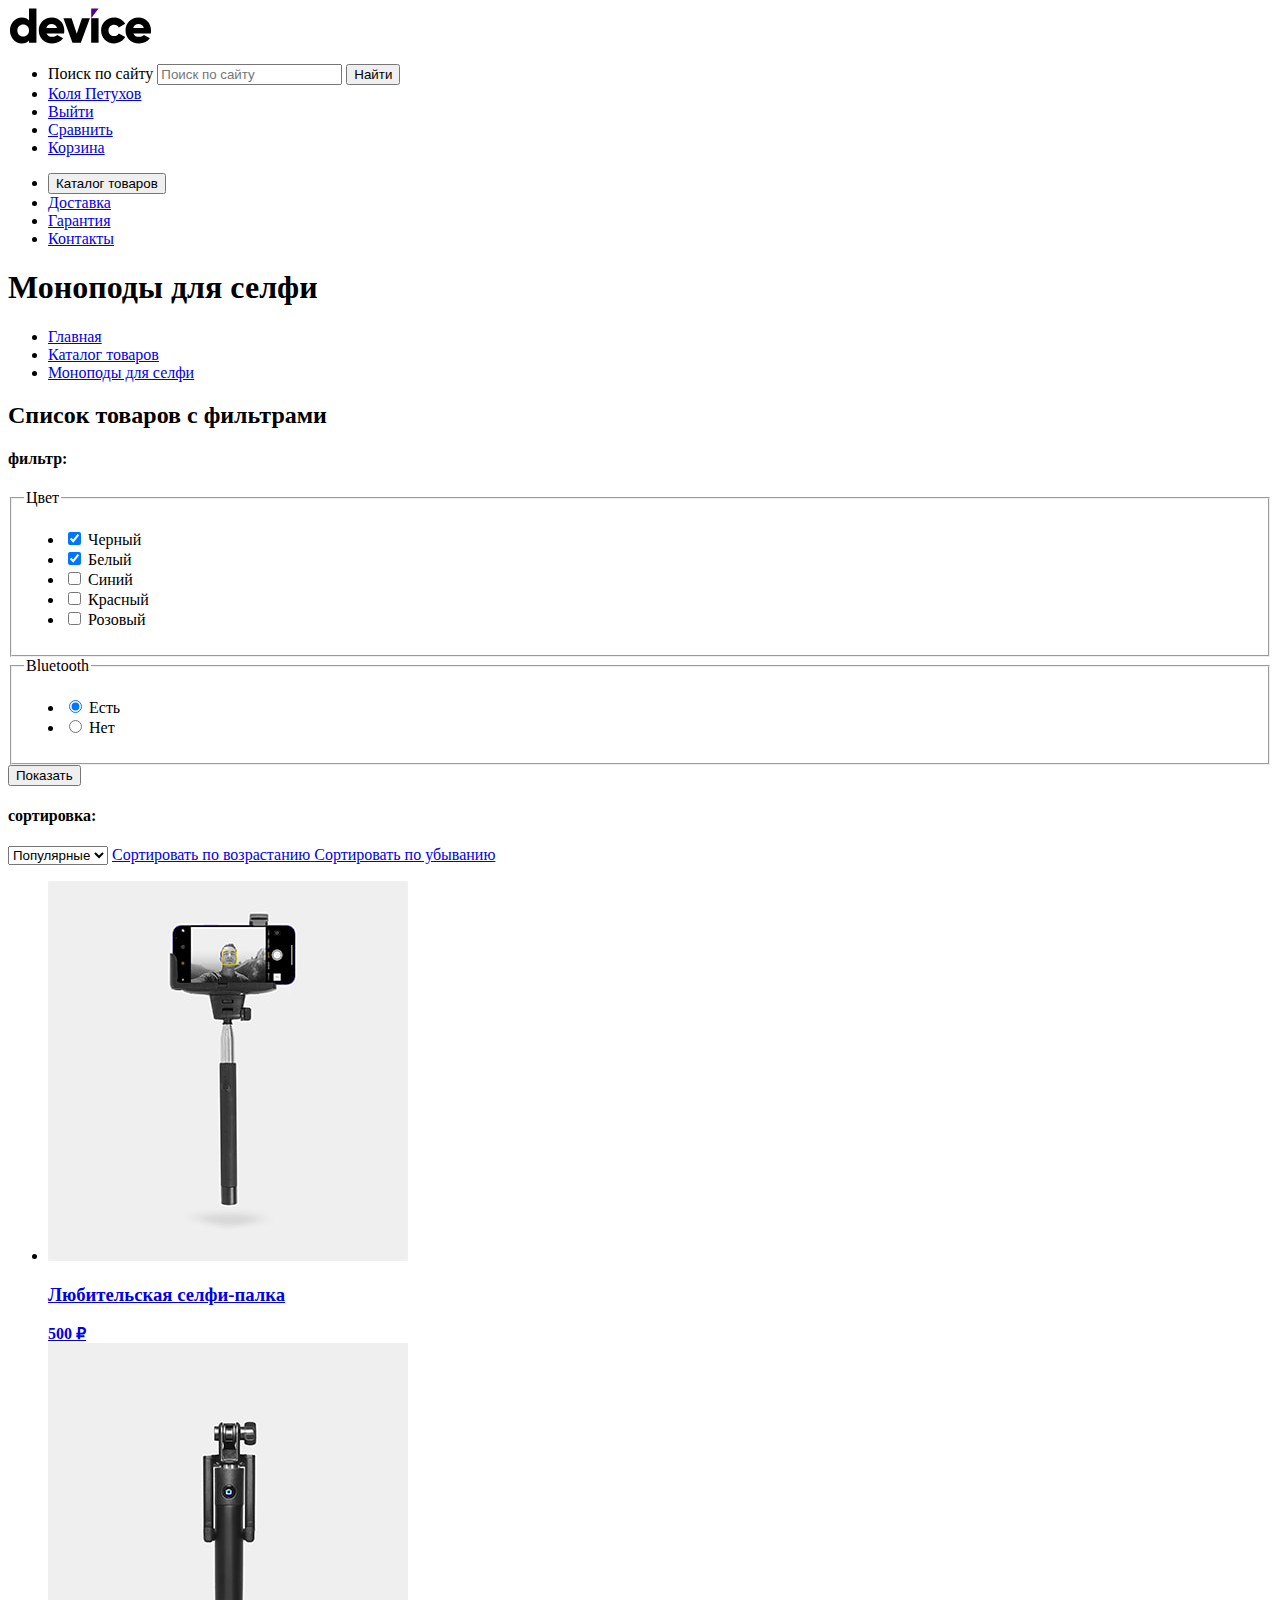
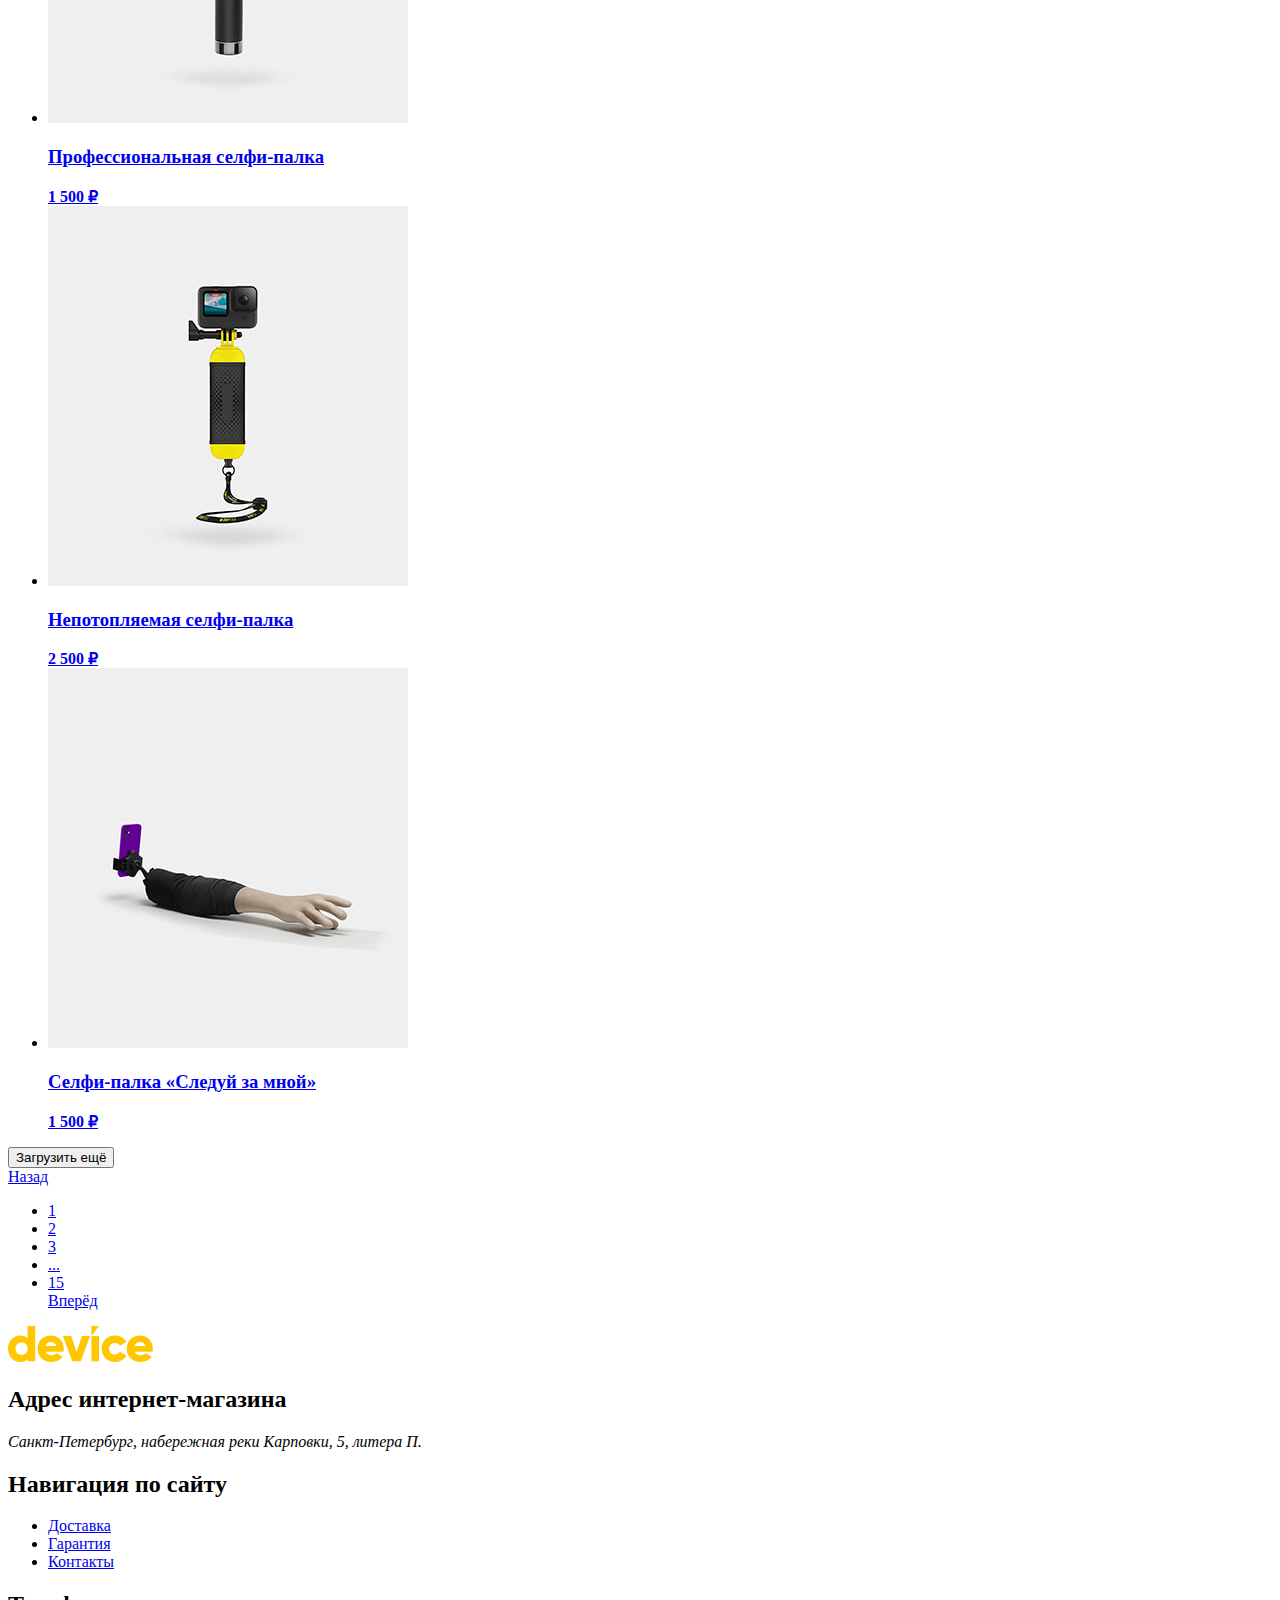
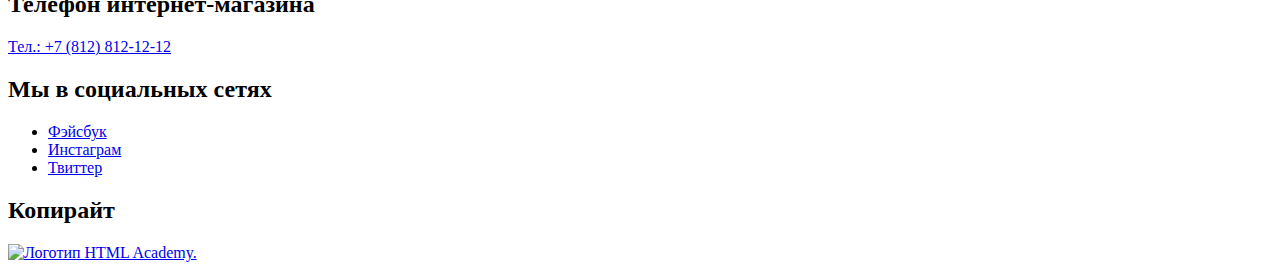
==== catalog.html @ c3c7bf95 "Merge pull request #4 from kudya/master" ====
<!DOCTYPE html>
<html class="page" lang="ru">
  <head>
    <meta charset="utf-8">
    <title>Каталог</title>
  </head>
  <body class="page-body">

    <!-- Шапка -->
    <header class="page-header">

      <!-- Лого -->
      <a class="navigation-logo" href="index.html">
        <img class="header-logo" src="images/logos/logo-black.svg" width="145" height="36" alt="Логотип интернет-магазина 'Device'.">
      </a>

      <!-- Главная навигация -->
      <nav class="navigation">
        <ul class="navigation-list navigation-user">
          <li class="navigation-item">
            <!--элемент навигации с данными поиска: в action - url ссылки, а метод get дополнит url текстом поиска -->
            <form class="search-form" action="#" method="get">
              <label class="visually-hidden" for="search-field">Поиск по сайту</label>
              <input
                class="navigation-search-field"
                id="search-field"
                type="search"
                name="search-field"
                placeholder="Поиск по сайту">
              <button class="navigation-search-link" type="submit">Найти</button>
            </form>
          </li>
          <li class="navigation-item">
            <a class="navigation-link" href="#">Коля Петухов</a>
          </li>
          <li class="navigation-item">
            <a class="navigation-link logout-link" href="#">Выйти</a>
          </li>
          <li class="navigation-item">
            <a class="navigation-link" href="#">Сравнить</a>
          </li>
          <li class="navigation-item">
            <a class="navigation-link" href="#">Корзина</a>
          </li>
        </ul>
        <ul class="navigation-list navigation-site">
          <li class="navigation-item">
            <button class="navigation-catalog navigation-catalog-closed" type="button">Каталог товаров</button>
          </li>
          <li class="navigation-item">
            <a class="navigation-link" href="#">Доставка</a>
          </li>
          <li class="navigation-item">
            <a class="navigation-link" href="#">Гарантия</a>
          </li>
          <li class="navigation-item">
            <a class="navigation-link" href="#">Контакты</a>
          </li>
        </ul>
      </nav>
    </header>

    <main class="main-inner">

      <!-- Главный заголовок -->
      <header class="inner-header">
        <h1 class="inner-header-title">Моноподы для селфи</h1>
      </header>

      <!-- Навигация: хлебные крошки -->
      <ul class="breadcrumbs">
        <li class="breadcrumbs-item">
          <a class="breadcrumbs-link" href="index.html">Главная</a>
        </li>
        <li class="breadcrumbs-item">
          <a class="breadcrumbs-link" href="catalog.html">Каталог товаров</a>
        </li>
        <li class="breadcrumbs-item">
          <a class="breadcrumbs-link" href="#">Моноподы для селфи</a>
        </li>
      </ul>

      <section class="catalog-products">
        <h2 class="visually-hidden">Список товаров с фильтрами</h2>

        <!-- Форма: фильтр -->
        <form class="catalog-filter" action="https://echo.htmlacademy.ru/" method="post">
          <h4 class="catalog-subtitle">фильтр:</h4>
          <!-- Фильтр: цвет -->
          <fieldset class="catalog-filter-group">
            <legend class="catalog-filter-title">Цвет</legend>
            <ul class="catalog-filter-list">
              <li class="catalog-filter-item">
                <label class="control">
                  <input class="control-input" type="checkbox" name="black" checked>
                  Черный
                </label>
              </li>
              <li class="catalog-filter-item">
                <label class="control">
                  <input class="control-input" type="checkbox" name="white" checked>
                  Белый
                </label>
              </li>
              <li class="catalog-filter-item">
                <label class="control">
                  <input class="control-input" type="checkbox" name="blue">
                  Синий
                </label>
              </li>
              <li class="catalog-filter-item">
                <label class="control">
                  <input class="control-input" type="checkbox" name="red">
                  Красный
                </label>
              </li>
              <li class="catalog-filter-item">
                <label class="control">
                  <input class="control-input" type="checkbox" name="pink">
                  Розовый
                </label>
              </li>
            </ul>
          </fieldset>
          <!-- Фильтр: bluetooth -->
          <fieldset class="catalog-filter-group">
            <legend class="catalog-filter-title">Bluetooth</legend>
            <ul class="catalog-filter-list">
              <li class="catalog-filter-item">
                <label class="control">
                  <input class="control-input" type="radio" name="isBluetooth" value="true" checked>
                  Есть
                </label>
              </li>
              <li class="catalog-filter-item">
                <label class="control">
                  <input class="control-input" type="radio" name="isBluetoot" value="false">
                  Нет
                </label>
              </li>
            </ul>
          </fieldset>
          <button class="button button-catalog-filter" type="submit">Показать</button>
        </form>

        <!-- Сортировка -->
        <div class="sort-wrapper">
          <h4 class="catalog-subtitle">сортировка:</h4>
          <select class="select-control">
            <option value="popular">Популярные</option>
            <option value="price">По цене</option>
            <option value="added">По новизне</option>
          </select>
          <a class="button-sort-ascending" href="#">
            <span class="visually-hidden">Сортировать по возрастанию</span>
          </a>
          <a class="button-sort-descending" href="#">
            <span class="visually-hidden">Сортировать по убыванию</span>
          </a>
        </div>

        <!-- Список товаров -->
        <ul class="product-list">
          <li class="product-card">
            <a class="product-card-link" href="#">
              <img class="product-card-image" src="images/catalog/monopod-1.jpg" width="360" height="380" alt="Товар: любительская
  селфи-палка.">
              <div class="product-card-info-wrapper">
                <h3 class="product-card-title">Любительская селфи-палка</h3>
                <b class="product-card-price">500 ₽</b>
              </div>
            </a>
          </li>
          <li class="product-card">
            <a class="product-card-link" href="#">
              <img class="product-card-image" src="images/catalog/monopod-2.jpg" width="360" height="380" alt="Товар: профессиональная селфи-палка.">
              <div class="product-card-info-wrapper">
                <h3 class="product-card-title">Профессиональная селфи-палка </h3>
                <b class="product-card-price">1 500 ₽</b>
              </div>
            </a>
          </li>
          <li class="product-card">
            <a class="product-card-link" href="#">
              <img class="product-card-image" src="images/catalog/monopod-3.jpg" width="360" height="380" alt="Товар: непотопляемая
  селфи-палка.">
              <div class="product-card-info-wrapper">
                <h3 class="product-card-title">Непотопляемая
                  селфи-палка</h3>
                <b class="product-card-price">2 500 ₽</b>
              </div>
            </a>
          </li>
          <li class="product-card">
            <a class="product-card-link" href="#">
              <img class="product-card-image" src="images/catalog/monopod-4.jpg" width="360" height="380" alt="Товар: селфи-палка «Следуй за мной».">
              <div class="product-card-info-wrapper">
                <h3 class="product-card-title">Селфи-палка «Следуй за мной»</h3>
                <b class="product-card-price">1 500 ₽</b>
              </div>
            </a>
          </li>
        </ul>
        <button class="button button-more" type="button">Загрузить ещё</button>

        <!-- Пагинация -->
        <div class="pagination-wrapper">
          <a class="button button-pagination" href="#">Назад</a>
          <ul class="pagination">
            <li class="pagination-item">
              <a class="pagination-link" href="#">1</a>
            </li>
            <li class="pagination-item">
              <a class="pagination-link" href="#">2</a>
            </li>
            <li class="pagination-item">
              <a class="pagination-link" href="#">3</a>
            </li>
            <li class="pagination-item">
              <a class="pagination-link" href="#">...</a>
            </li>
            <li class="pagination-item">
              <a class="pagination-link" href="#">15</a>
            </li>
            <a class="button button-pagination" href="#">Вперёд</a>
          </ul>
        </div>
      </section>
    </main>

    <!-- Подвал -->
    <footer class="page-footer">

      <!--  Лого  -->
      <img class="footer-logo" src="images/logos/logo-yellow.svg" width="145" height="36" alt="Логотип интернет-магазина 'Device'.">

      <div class="footer-wrapper">

        <!-- Адрес -->
        <section class="footer-contacts-address">
          <h2 class="visually-hidden">Адрес интернет-магазина</h2>
          <address class="footer-address-text">
            <p class="footer-address-text">
              Санкт-Петербург, набережная реки Карповки, 5, литера П.
            </p>
          </address>
        </section>

        <!-- Навигация -->
        <section class="footer-navigation">
          <h2 class="visually-hidden">Навигация по сайту</h2>
          <ul class="footer-navigation-list">
            <li class="footer-navigation-item">
              <a class="footer-navigation-link" href="#">Доставка</a>
            </li>
            <li class="footer-navigation-item">
              <a class="footer-navigation-link" href="#">Гарантия</a>
            </li>
            <li class="footer-navigation-item">
              <a class="footer-navigation-link" href="#">Контакты</a>
            </li>
          </ul>
        </section>

        <!-- Телефон -->
        <section class="footer-contacts-phone">
          <h2 class="visually-hidden">Телефон интернет-магазина</h2>
          <a class="footer-phone-number" href="tel:88128121212">Тел.: +7 (812) 812-12-12</a>
        </section>
      </div>

      <div class="footer-wrapper">
        <div class="footer-decoration-line"></div>

        <!-- Социальные сети -->
        <section class="footer-social">
          <h2 class="visually-hidden">Мы в социальных сетях</h2>
          <ul class="footer-social-list">
            <li class="footer-social-item">
              <a class="button-social" href="https://www.facebook.com/htmlacademy">
                <span class="visually-hidden">Фэйсбук</span>
              </a>
            </li>
            <li class="footer-social-item">
              <a class="button-social" href="https://www.instagram.com/htmlacademy/">
                <span class="visually-hidden">Инстаграм</span>
              </a>
            </li>
            <li class="footer-social-item">
              <a class="button-social" href="https://twitter.com/htmlacademy_ru">
                <span class="visually-hidden">Твиттер</span>
              </a>
            </li>
          </ul>
        </section>

        <!-- Копирайт -->
        <section class="footer-copyright">
          <h2 class="visually-hidden">Копирайт</h2>
          <a class="htmlacademy-link" href="https://htmlacademy.ru/">
            <img class="footer-htmlacademy-logo" src="" alt="Логотип HTML Academy.">
          </a>
        </section>

      </div>
    </footer>
  </body>
</html>
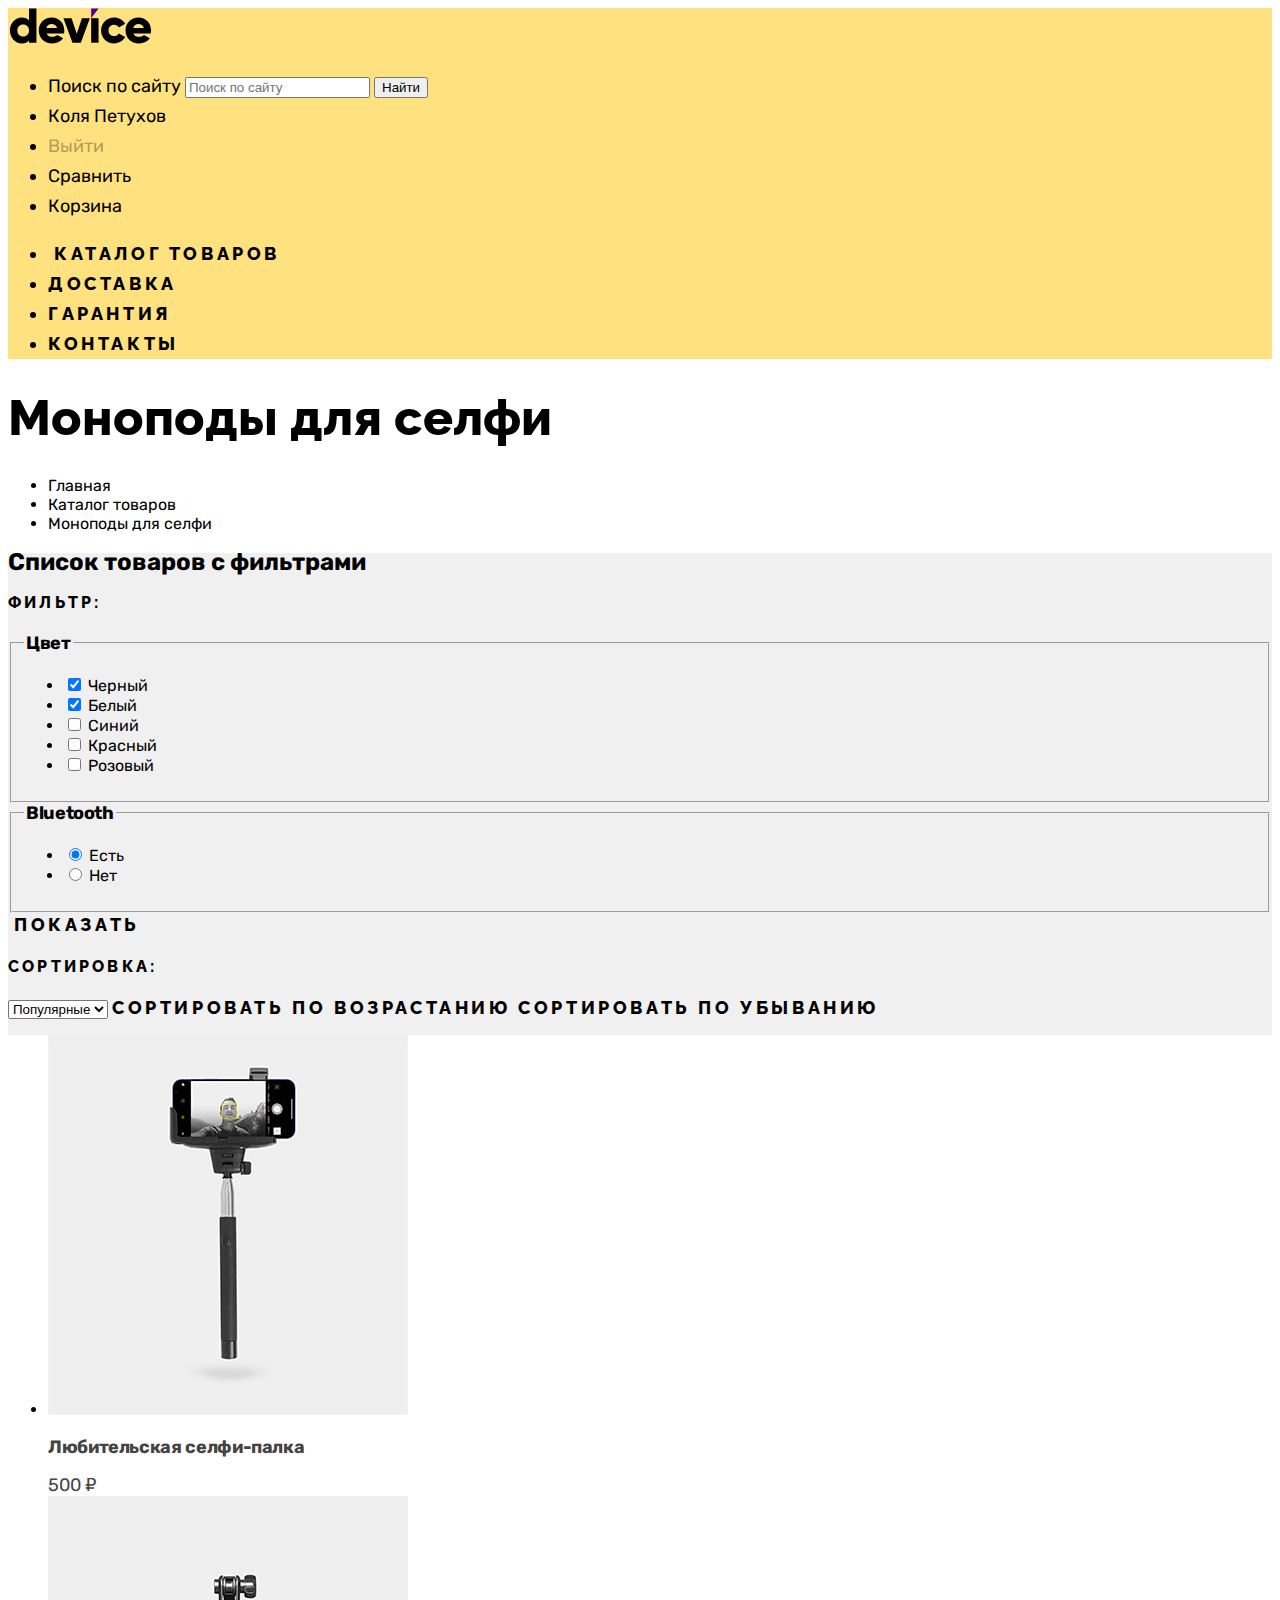
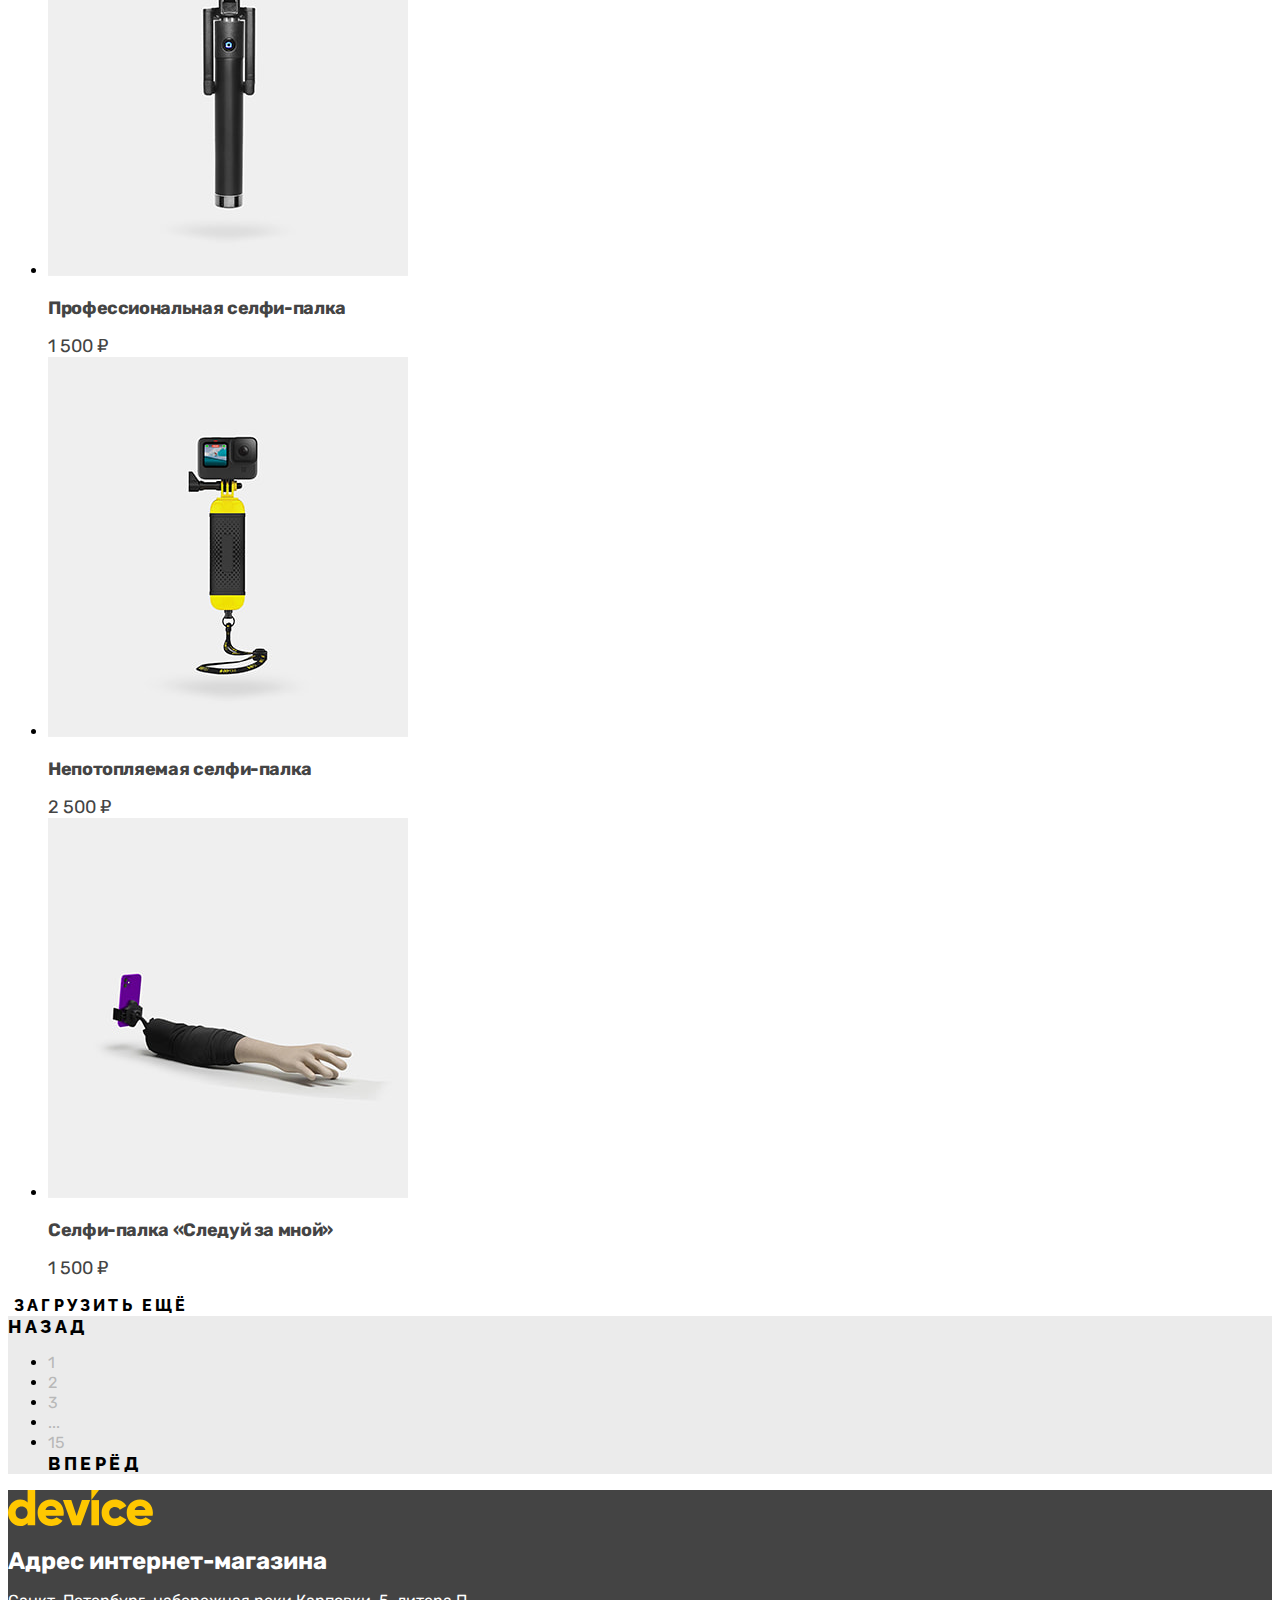
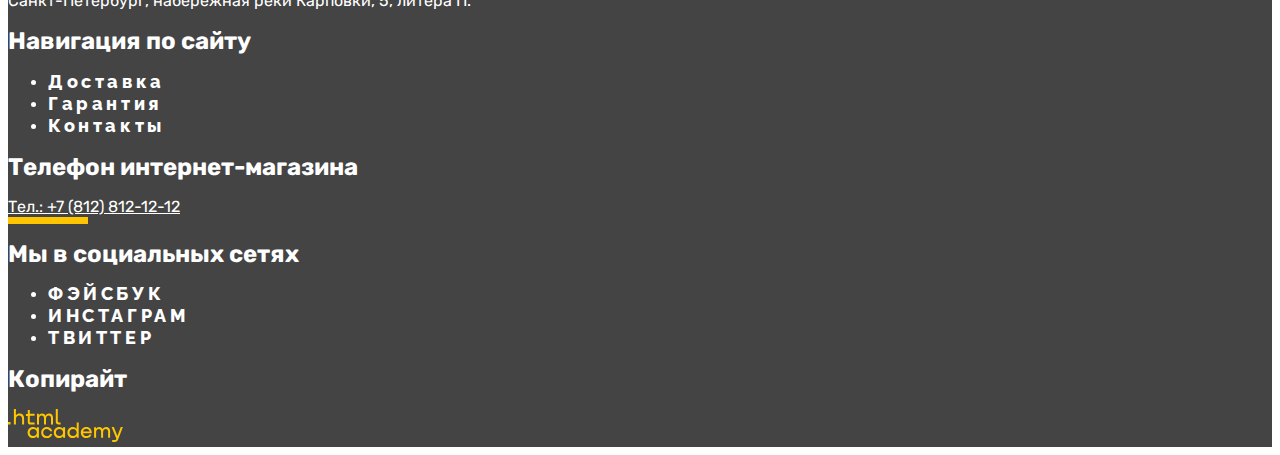
==== commit 80be6479: "Добавляет базовую стилизацию" ====
--- a/catalog.html
+++ b/catalog.html
@@ -3,6 +3,7 @@
   <head>
     <meta charset="utf-8">
     <title>Каталог</title>
+    <link rel="stylesheet" href="styles/styles.css">
   </head>
   <body class="page-body">
 
@@ -45,7 +46,7 @@
         </ul>
         <ul class="navigation-list navigation-site">
           <li class="navigation-item">
-            <button class="navigation-catalog navigation-catalog-closed" type="button">Каталог товаров</button>
+            <button class="button navigation-catalog navigation-catalog-closed" type="button">Каталог товаров</button>
           </li>
           <li class="navigation-item">
             <a class="navigation-link" href="#">Доставка</a>
@@ -91,31 +92,31 @@
             <legend class="catalog-filter-title">Цвет</legend>
             <ul class="catalog-filter-list">
               <li class="catalog-filter-item">
-                <label class="control">
+                <label class="control-label">
                   <input class="control-input" type="checkbox" name="black" checked>
                   Черный
                 </label>
               </li>
               <li class="catalog-filter-item">
-                <label class="control">
+                <label class="control-label">
                   <input class="control-input" type="checkbox" name="white" checked>
                   Белый
                 </label>
               </li>
               <li class="catalog-filter-item">
-                <label class="control">
+                <label class="control-label">
                   <input class="control-input" type="checkbox" name="blue">
                   Синий
                 </label>
               </li>
               <li class="catalog-filter-item">
-                <label class="control">
+                <label class="control-label">
                   <input class="control-input" type="checkbox" name="red">
                   Красный
                 </label>
               </li>
               <li class="catalog-filter-item">
-                <label class="control">
+                <label class="control-label">
                   <input class="control-input" type="checkbox" name="pink">
                   Розовый
                 </label>
@@ -127,13 +128,13 @@
             <legend class="catalog-filter-title">Bluetooth</legend>
             <ul class="catalog-filter-list">
               <li class="catalog-filter-item">
-                <label class="control">
+                <label class="control-label">
                   <input class="control-input" type="radio" name="isBluetooth" value="true" checked>
                   Есть
                 </label>
               </li>
               <li class="catalog-filter-item">
-                <label class="control">
+                <label class="control-label">
                   <input class="control-input" type="radio" name="isBluetoot" value="false">
                   Нет
                 </label>
@@ -151,80 +152,84 @@
             <option value="price">По цене</option>
             <option value="added">По новизне</option>
           </select>
-          <a class="button-sort-ascending" href="#">
+          <a class="button button-sort-ascending" href="#">
             <span class="visually-hidden">Сортировать по возрастанию</span>
           </a>
-          <a class="button-sort-descending" href="#">
+          <a class="button button-sort-descending" href="#">
             <span class="visually-hidden">Сортировать по убыванию</span>
           </a>
         </div>
 
-        <!-- Список товаров -->
-        <ul class="product-list">
-          <li class="product-card">
-            <a class="product-card-link" href="#">
-              <img class="product-card-image" src="images/catalog/monopod-1.jpg" width="360" height="380" alt="Товар: любительская
+        <div class="products-wrapper">
+          <!-- Список товаров -->
+          <ul class="product-list">
+            <li class="product-card">
+              <a class="product-card-link" href="#">
+                <img class="product-card-image" src="images/catalog/monopod-1.jpg" width="360" height="380" alt="Товар: любительская
   селфи-палка.">
-              <div class="product-card-info-wrapper">
-                <h3 class="product-card-title">Любительская селфи-палка</h3>
-                <b class="product-card-price">500 ₽</b>
-              </div>
-            </a>
-          </li>
-          <li class="product-card">
-            <a class="product-card-link" href="#">
-              <img class="product-card-image" src="images/catalog/monopod-2.jpg" width="360" height="380" alt="Товар: профессиональная селфи-палка.">
-              <div class="product-card-info-wrapper">
-                <h3 class="product-card-title">Профессиональная селфи-палка </h3>
-                <b class="product-card-price">1 500 ₽</b>
-              </div>
-            </a>
-          </li>
-          <li class="product-card">
-            <a class="product-card-link" href="#">
-              <img class="product-card-image" src="images/catalog/monopod-3.jpg" width="360" height="380" alt="Товар: непотопляемая
+                <div class="product-card-info-wrapper">
+                  <h3 class="product-card-title">Любительская селфи-палка</h3>
+                  <b class="product-card-price">500 ₽</b>
+                </div>
+              </a>
+            </li>
+            <li class="product-card">
+              <a class="product-card-link" href="#">
+                <img class="product-card-image" src="images/catalog/monopod-2.jpg" width="360" height="380" alt="Товар: профессиональная селфи-палка.">
+                <div class="product-card-info-wrapper">
+                  <h3 class="product-card-title">Профессиональная селфи-палка </h3>
+                  <b class="product-card-price">1 500 ₽</b>
+                </div>
+              </a>
+            </li>
+            <li class="product-card">
+              <a class="product-card-link" href="#">
+                <img class="product-card-image" src="images/catalog/monopod-3.jpg" width="360" height="380" alt="Товар: непотопляемая
   селфи-палка.">
-              <div class="product-card-info-wrapper">
-                <h3 class="product-card-title">Непотопляемая
-                  селфи-палка</h3>
-                <b class="product-card-price">2 500 ₽</b>
-              </div>
-            </a>
-          </li>
-          <li class="product-card">
-            <a class="product-card-link" href="#">
-              <img class="product-card-image" src="images/catalog/monopod-4.jpg" width="360" height="380" alt="Товар: селфи-палка «Следуй за мной».">
-              <div class="product-card-info-wrapper">
-                <h3 class="product-card-title">Селфи-палка «Следуй за мной»</h3>
-                <b class="product-card-price">1 500 ₽</b>
-              </div>
-            </a>
-          </li>
-        </ul>
-        <button class="button button-more" type="button">Загрузить ещё</button>
-
-        <!-- Пагинация -->
-        <div class="pagination-wrapper">
-          <a class="button button-pagination" href="#">Назад</a>
-          <ul class="pagination">
-            <li class="pagination-item">
-              <a class="pagination-link" href="#">1</a>
-            </li>
-            <li class="pagination-item">
-              <a class="pagination-link" href="#">2</a>
-            </li>
-            <li class="pagination-item">
-              <a class="pagination-link" href="#">3</a>
-            </li>
-            <li class="pagination-item">
-              <a class="pagination-link" href="#">...</a>
-            </li>
-            <li class="pagination-item">
-              <a class="pagination-link" href="#">15</a>
-            </li>
-            <a class="button button-pagination" href="#">Вперёд</a>
+                <div class="product-card-info-wrapper">
+                  <h3 class="product-card-title">Непотопляемая
+                    селфи-палка</h3>
+                  <b class="product-card-price">2 500 ₽</b>
+                </div>
+              </a>
+            </li>
+            <li class="product-card">
+              <a class="product-card-link" href="#">
+                <img class="product-card-image" src="images/catalog/monopod-4.jpg" width="360" height="380" alt="Товар: селфи-палка «Следуй за мной».">
+                <div class="product-card-info-wrapper">
+                  <h3 class="product-card-title">Селфи-палка «Следуй за мной»</h3>
+                  <b class="product-card-price">1 500 ₽</b>
+                </div>
+              </a>
+            </li>
           </ul>
+          <button class="button button-more" type="button">Загрузить ещё</button>
+
+          <!-- Пагинация -->
+          <div class="pagination-wrapper">
+            <a class="button button-pagination" href="#">Назад</a>
+            <ul class="pagination">
+              <li class="pagination-item">
+                <a class="pagination-link" href="#">1</a>
+              </li>
+              <li class="pagination-item">
+                <a class="pagination-link" href="#">2</a>
+              </li>
+              <li class="pagination-item">
+                <a class="pagination-link" href="#">3</a>
+              </li>
+              <li class="pagination-item">
+                <a class="pagination-link" href="#">...</a>
+              </li>
+              <li class="pagination-item">
+                <a class="pagination-link" href="#">15</a>
+              </li>
+              <a class="button button-pagination" href="#">Вперёд</a>
+            </ul>
+          </div>
+
         </div>
+
       </section>
     </main>
 
@@ -239,7 +244,7 @@
         <!-- Адрес -->
         <section class="footer-contacts-address">
           <h2 class="visually-hidden">Адрес интернет-магазина</h2>
-          <address class="footer-address-text">
+          <address class="footer-address">
             <p class="footer-address-text">
               Санкт-Петербург, набережная реки Карповки, 5, литера П.
             </p>
@@ -277,17 +282,17 @@
           <h2 class="visually-hidden">Мы в социальных сетях</h2>
           <ul class="footer-social-list">
             <li class="footer-social-item">
-              <a class="button-social" href="https://www.facebook.com/htmlacademy">
+              <a class="button button-social" href="https://www.facebook.com/htmlacademy">
                 <span class="visually-hidden">Фэйсбук</span>
               </a>
             </li>
             <li class="footer-social-item">
-              <a class="button-social" href="https://www.instagram.com/htmlacademy/">
+              <a class="button button-social" href="https://www.instagram.com/htmlacademy/">
                 <span class="visually-hidden">Инстаграм</span>
               </a>
             </li>
             <li class="footer-social-item">
-              <a class="button-social" href="https://twitter.com/htmlacademy_ru">
+              <a class="button button-social" href="https://twitter.com/htmlacademy_ru">
                 <span class="visually-hidden">Твиттер</span>
               </a>
             </li>
@@ -298,7 +303,7 @@
         <section class="footer-copyright">
           <h2 class="visually-hidden">Копирайт</h2>
           <a class="htmlacademy-link" href="https://htmlacademy.ru/">
-            <img class="footer-htmlacademy-logo" src="" alt="Логотип HTML Academy.">
+            <img class="footer-htmlacademy-logo" width="115" height="33" src="images/icons/icon-htmlacademy.svg" alt="Логотип HTML Academy.">
           </a>
         </section>
 
--- a/styles/styles.css
+++ b/styles/styles.css
@@ -0,0 +1,393 @@
+@font-face {
+  font-family: Rubik;
+  font-style: normal;
+  font-weight: 400;
+  src: url("/fonts/rubik/rubik-400.woff2") format("woff2");
+  font-display: swap;
+}
+
+@font-face {
+  font-family: Rubik;
+  font-style: normal;
+  font-weight: 700;
+  src: url("/fonts/rubik/rubik-700.woff2") format("woff2");
+  font-display: swap;
+}
+
+@font-face {
+  font-family: Rubik;
+  font-style: normal;
+  font-weight: 800;
+  src: url("/fonts/rubik/rubik-800.woff2") format("woff2");
+  font-display: swap;
+}
+
+@font-face {
+  font-family: Raleway;
+  font-style: normal;
+  font-weight: 800;
+  src: url("/fonts/raleway/raleway-800.woff2") format("woff2");
+  font-display: swap;
+}
+
+body {
+  font-family: Rubik, sans-serif;
+  font-size: 18px;
+  line-height: 30px;
+  background-color: #ffffff;
+  color: #444444;
+}
+.button {
+  font-family: Raleway, sans-serif;
+  font-size: 18px;
+  line-height: 21px;
+  font-weight: 800;
+  text-align: center;
+  letter-spacing: 0.2em;
+  text-decoration: none;
+  text-transform: uppercase;
+  color: #000000;
+  background-color: transparent;
+  border: none;
+}
+
+
+/* Pages */
+
+/* Header */
+.page-header {
+  color: #000000;
+  background-color: #ffe17f;
+}
+.navigation-link {
+  text-align: center;
+  text-decoration: none;
+  color: #000000;
+}
+
+
+.logout-link {
+  opacity: 0.3;
+}
+
+.navigation-site .navigation-link {
+  font-family: Raleway, sans-serif;
+  line-height: 21px;
+  font-weight: 800;
+  letter-spacing: 0.2em;
+  text-transform: uppercase;
+}
+
+/* Main index */
+
+/* Слайдер */
+.promo-number {
+  font-family: Rubik, sans-serif;
+  font-size: 180px;
+  font-weight: 700;
+  color: #ffffff;
+}
+
+.promo-slogan {
+  font-family: Raleway, sans-serif;
+  font-size: 50px;
+  line-height: 50px;
+  font-weight: 800;
+  color: #000000;
+}
+
+.promo-stats-number {
+  font-size: 36px;
+  color: #000000;
+}
+
+.promo-stats-description {
+  font-size: 16px;
+}
+
+/* Категории товаров */
+
+.product-categories-link {
+  text-decoration: none;
+  color: #000000;
+}
+
+.product-categories-title {
+  font-family: Raleway, sans-serif;
+  font-size: 18px;
+  line-height: 24px;
+  font-weight: 800;
+}
+
+.product-categories-wrapper {
+  width: 160px;
+  height: 160px;
+  background-color: #ffe17f;
+  background-position: center;
+  background-repeat: no-repeat;
+}
+
+.product-categories-vr {
+  background-image: url("/images/icons/icon-vr.svg");
+  background-size: 97px 55px;
+}
+
+.product-categories-selfie-monopod {
+  background-image: url("/images/icons/icon-monopod.svg");
+  background-size: 86px 117px;
+  background-position: center bottom;
+}
+
+.product-categories-action-camera {
+  background-image: url("/images/icons/icon-camera.svg");
+  background-size: 71px 87px;
+}
+
+.product-categories-fitness-bracelet {
+  background-image: url("/images/icons/icon-bracelet.svg");
+  background-size: 107px 65px;
+}
+
+.product-categories-smart-watch {
+  background-image: url("/images/icons/icon-watch.svg");
+  background-size: 56px 98px;
+}
+
+.product-categories-quadrocopter {
+  background-image: url("/images/icons/icon-quadrocopter.svg");
+  background-size: 132px 69px;
+}
+
+/* Услуги */
+
+.services {
+  background-color: #f0f0f0;
+  background-size: 100% auto;
+}
+
+.services-title {
+  font-family: Raleway, sans-serif;
+  font-size: 50px;
+  line-height: 50px;
+  font-weight: 800;
+  color: #000000;
+}
+
+.button-services-current {
+  background-color: #000000;
+  color: #ffe17f;
+}
+
+.services-icon {
+  background-position: center;
+  background-repeat: no-repeat;
+}
+
+.services-icon-delivery {
+  width: 136px;
+  height: 164px;
+  background-image: url("/images/icons/icon-delivery.svg");
+  background-size: 136px 164px;
+}
+
+.services-icon-warranty {
+  width: 171px;
+  height: 195px;
+  background-image: url("/images/icons/icon-warranty.svg");
+  background-size: 171px 195px;
+}
+
+.services-icon-credit {
+  width: 156px;
+  height: 188px;
+  background-image: url("/images/icons/icon-credit.svg");
+  background-size: 156px 188px;
+}
+
+/* Спецпредложения */
+
+.special-offers {
+  background-color: #f0f0f0;
+}
+
+.special-offers-icon {
+  width: 125px;
+  height: 100px;
+  background-position: center;
+  background-repeat: no-repeat;
+}
+
+.special-offers-icon-delivery {
+  background-image: url("/images/icons/icon-special-delivery.svg");
+  background-size: 47px 31px;
+  background-color: #ffe17f;
+}
+
+.special-offers-info {
+  background-image: url("/images/icons/icon-information.svg");
+  background-size: 40px 40px;
+}
+
+.special-offers-title {
+  font-family: Raleway, sans-serif;
+  font-size: 20px;
+  line-height: 23px;
+  font-weight: 800;
+  text-align: center;
+  text-transform: uppercase;
+  letter-spacing: 0.2em;
+  color: #000000;
+}
+
+/* О нас, Контакты */
+
+.general-info-decoration-line {
+  width: 84px;
+  height: 7px;
+  background-color: #000000;
+}
+
+.section-title {
+  font-family: Raleway, sans-serif;
+  font-size: 50px;
+  line-height: 50px;
+  font-weight: 800;
+  color: #000000;
+}
+
+.about-list {
+  line-height: 20px;
+  font-weight: 700;
+  letter-spacing: -0.02em;
+  color: #000000;
+}
+
+.contacts-subtitle {
+  font-size: 24px;
+  font-weight: 700;
+}
+
+.contacts-address {
+  font-style: normal;
+}
+
+.contacts-phone {
+  color: #444444;
+}
+
+/* Подписка на рассылку */
+.subscribe {
+  background-color: #f0f0f0;
+}
+
+/* Подвал */
+.page-footer {
+  font-size: 16px;
+  line-height: 20px;
+  background-color: #444444;
+  color: #ffffff;
+}
+
+.page-footer a {
+  color: #ffffff;
+}
+
+.footer-navigation-link {
+  font-family: Raleway, sans-serif;
+  font-size: 18px;
+  line-height: 21px;
+  font-weight: 800;
+  letter-spacing: 0.2em;
+  text-decoration: none;
+}
+
+
+.footer-address {
+  font-style: normal;
+}
+
+.footer-decoration-line {
+  width: 80px;
+  height: 7px;
+  background-color: #ffc500;
+}
+
+/* Main catalog */
+.main-inner {
+  font-size: 16px;
+  line-height: 19px;
+  color: #000000;
+}
+
+.inner-header-title {
+  font-family: Raleway, sans-serif;
+  font-size: 50px;
+  line-height: 50px;
+  font-weight: 800;
+  color: #000000;
+}
+
+.breadcrumbs-link {
+  text-decoration: none;
+  color: inherit;
+}
+
+/* Список товаров с фильтрами */
+
+.catalog-products {
+  background-color: #f0f0f0;
+}
+
+.catalog-subtitle {
+  font-family: Raleway, sans-serif;
+  font-weight: 800;
+  letter-spacing: 0.2em;
+  text-transform: uppercase;
+}
+
+.catalog-filter-title {
+  font-size: 18px;
+  line-height: 20px;
+  font-weight: 700;
+  letter-spacing: -0.02em;
+
+}
+
+.products-wrapper {
+  background-color: #ffffff;
+}
+
+.product-card-link {
+  text-decoration: none;
+  color: #444444;
+}
+
+.product-card-title {
+  font-size: 18px;
+  line-height: 20px;
+  font-weight: 700;
+  letter-spacing: -0.02em;
+}
+
+.product-card-price {
+  font-size: 18px;
+  line-height: 21px;
+  font-weight: 400;
+}
+
+.button-more {
+  font-size: 16px;
+  line-height: 19px;
+}
+
+.pagination-wrapper {
+  background-color: #ebebeb;
+}
+
+.pagination-link {
+  line-height: 20px;
+  text-align: center;
+  text-decoration: none;
+  color: #444444;
+  opacity: 0.3;
+}
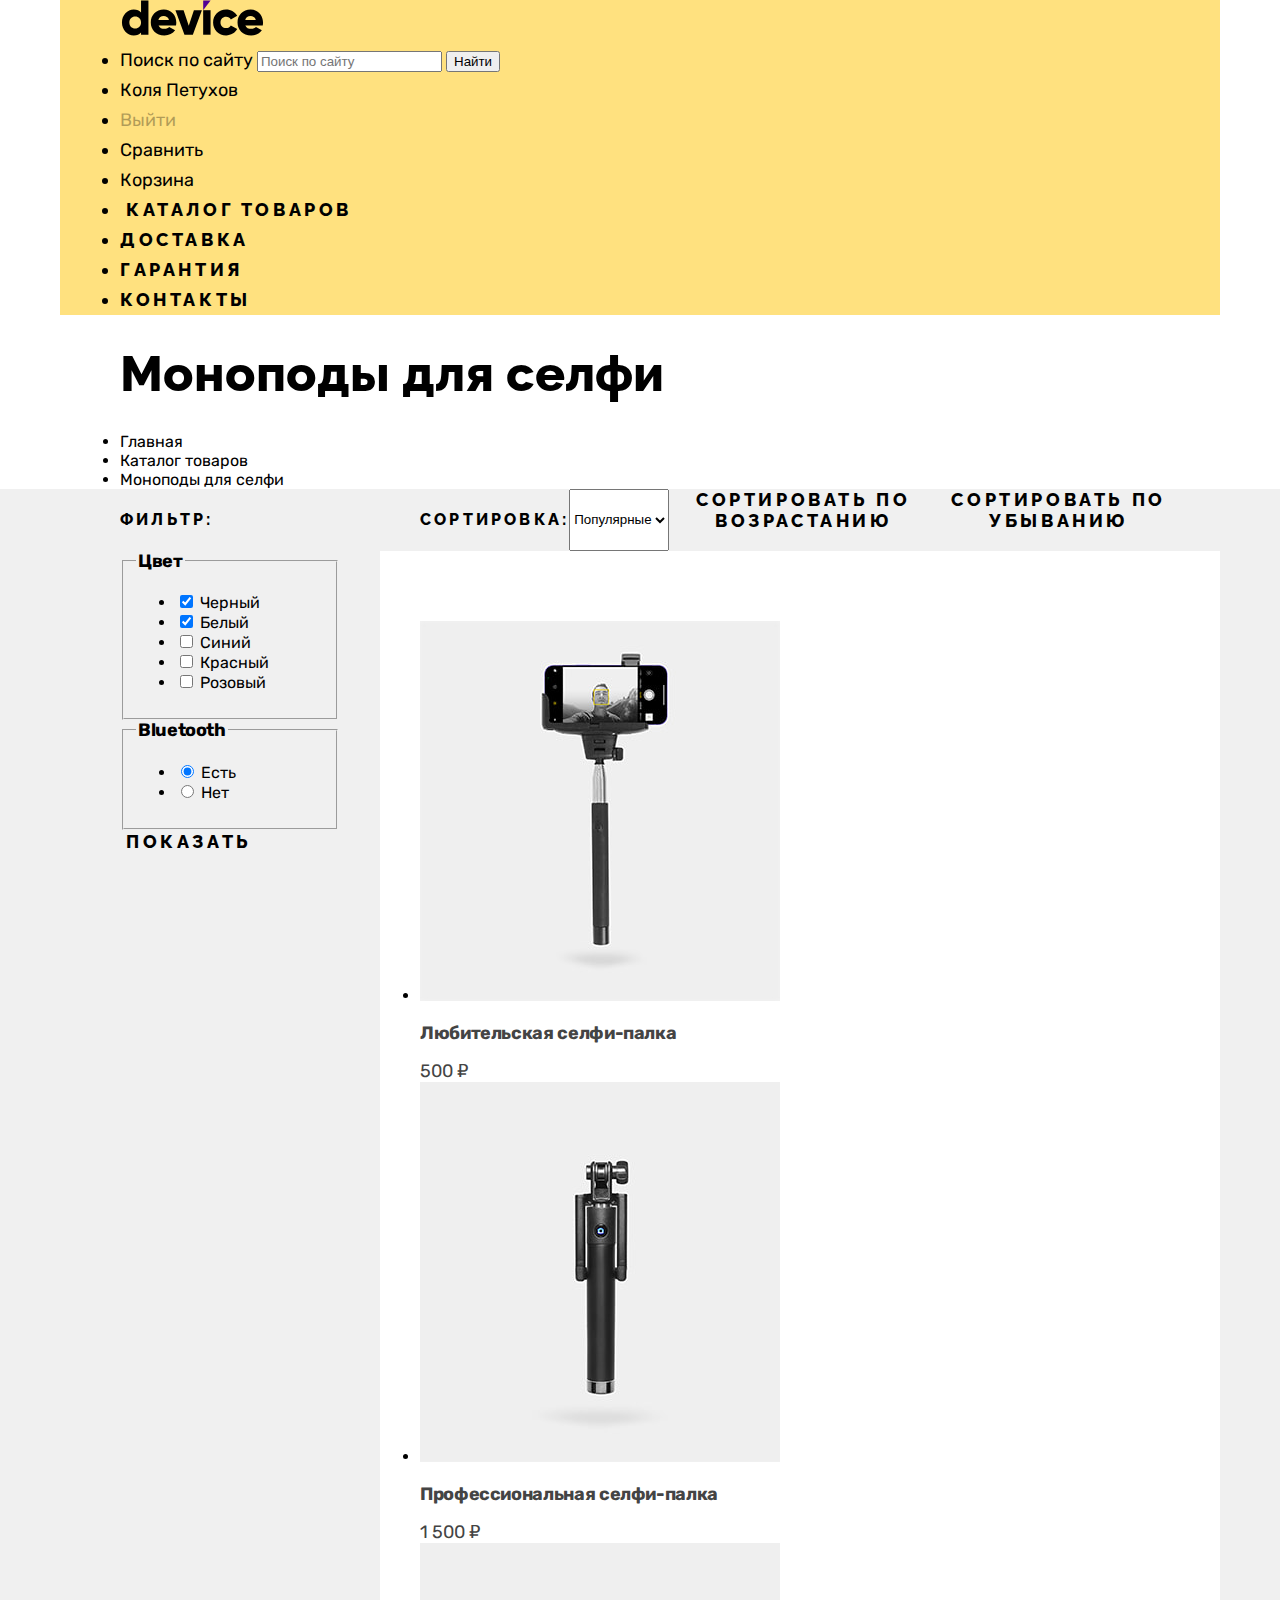
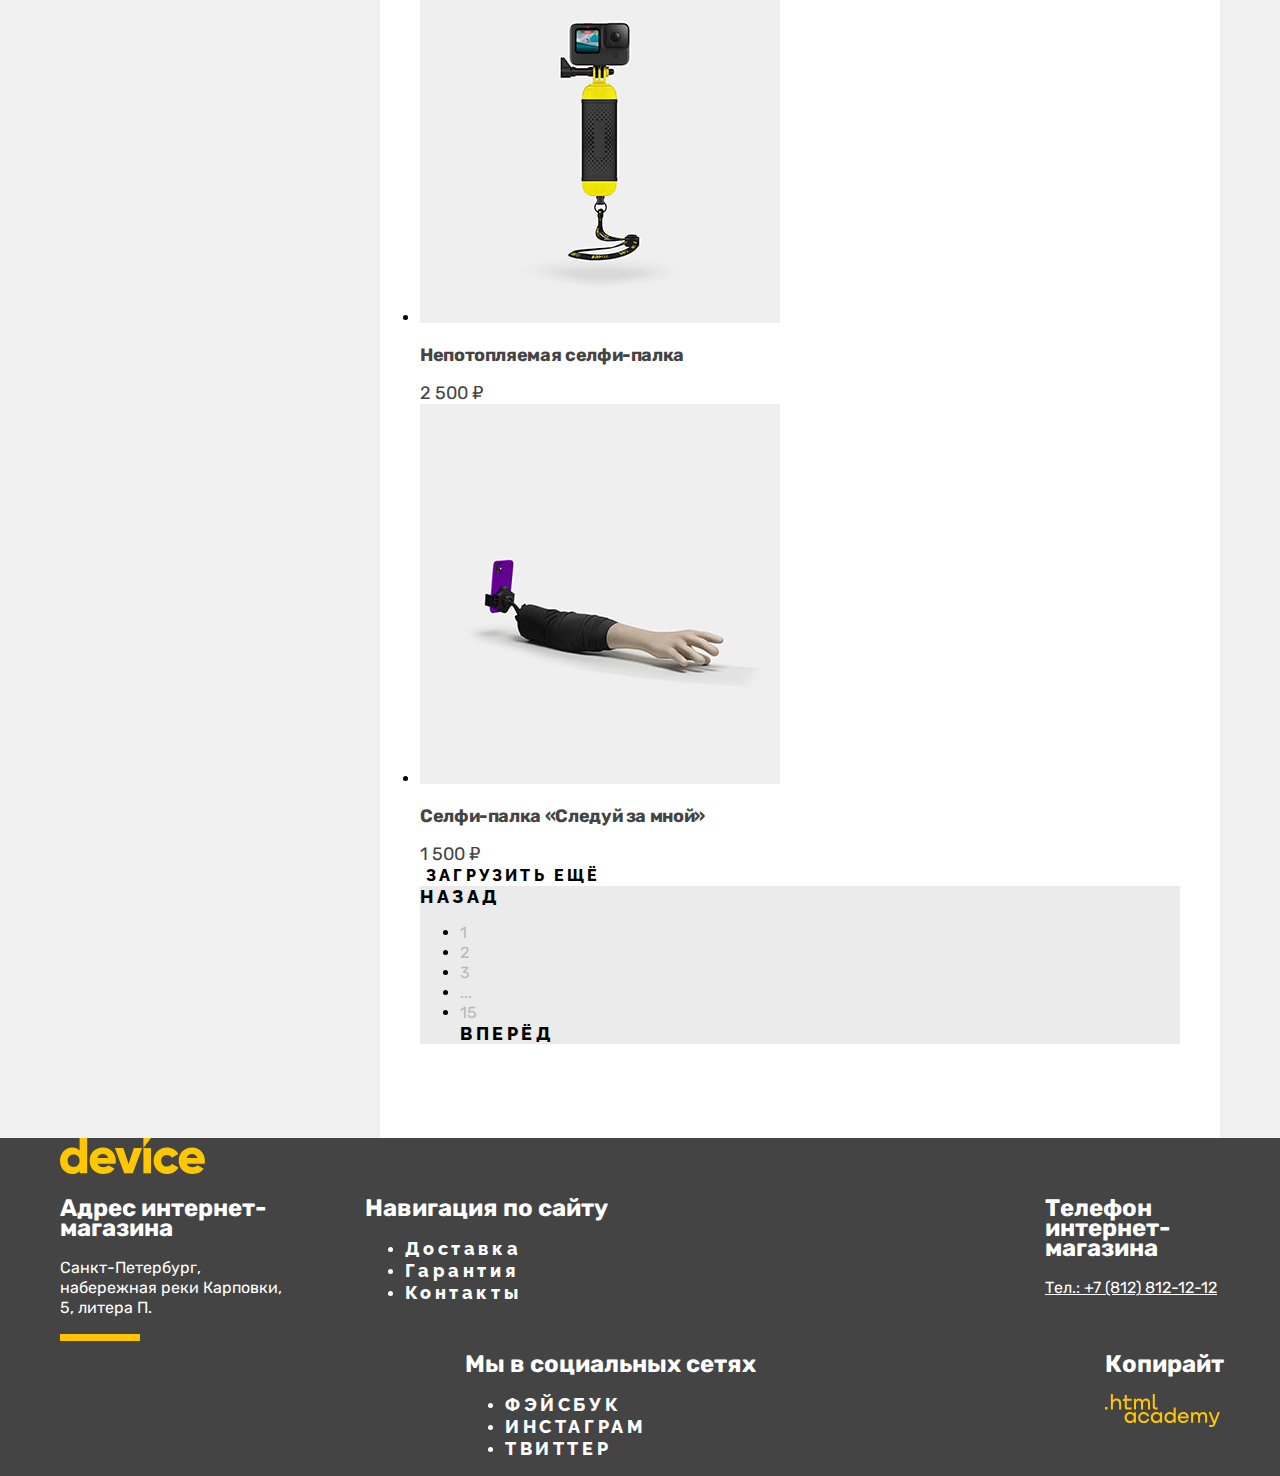
==== commit a2a469de: "Добавляет сетку страниц и крупных блоков на флексах" ====
--- a/catalog.html
+++ b/catalog.html
@@ -10,13 +10,13 @@
     <!-- Шапка -->
     <header class="page-header">
 
-      <!-- Лого -->
-      <a class="navigation-logo" href="index.html">
-        <img class="header-logo" src="images/logos/logo-black.svg" width="145" height="36" alt="Логотип интернет-магазина 'Device'.">
-      </a>
-
+      <div class="header-wrapper">
       <!-- Главная навигация -->
       <nav class="navigation">
+        <!-- Лого -->
+        <a class="navigation-logo" href="index.html">
+          <img class="header-logo" src="images/logos/logo-black.svg" width="145" height="36" alt="Логотип интернет-магазина 'Device'.">
+        </a>
         <ul class="navigation-list navigation-user">
           <li class="navigation-item">
             <!--элемент навигации с данными поиска: в action - url ссылки, а метод get дополнит url текстом поиска -->
@@ -61,251 +61,263 @@
       </nav>
     </header>
 
-    <main class="main-inner">
+    <main class="main-container main-inner">
 
       <!-- Главный заголовок -->
-      <header class="inner-header">
-        <h1 class="inner-header-title">Моноподы для селфи</h1>
-      </header>
-
-      <!-- Навигация: хлебные крошки -->
-      <ul class="breadcrumbs">
-        <li class="breadcrumbs-item">
-          <a class="breadcrumbs-link" href="index.html">Главная</a>
-        </li>
-        <li class="breadcrumbs-item">
-          <a class="breadcrumbs-link" href="catalog.html">Каталог товаров</a>
-        </li>
-        <li class="breadcrumbs-item">
-          <a class="breadcrumbs-link" href="#">Моноподы для селфи</a>
-        </li>
-      </ul>
+      <div class="inner-header-wrapper">
+        <header class="inner-header">
+          <h1 class="inner-header-title">Моноподы для селфи</h1>
+        </header>
+
+        <!-- Навигация: хлебные крошки -->
+        <ul class="breadcrumbs">
+          <li class="breadcrumbs-item">
+            <a class="breadcrumbs-link" href="index.html">Главная</a>
+          </li>
+          <li class="breadcrumbs-item">
+            <a class="breadcrumbs-link" href="catalog.html">Каталог товаров</a>
+          </li>
+          <li class="breadcrumbs-item">
+            <a class="breadcrumbs-link" href="#">Моноподы для селфи</a>
+          </li>
+        </ul>
+      </div>
+
 
       <section class="catalog-products">
-        <h2 class="visually-hidden">Список товаров с фильтрами</h2>
-
-        <!-- Форма: фильтр -->
-        <form class="catalog-filter" action="https://echo.htmlacademy.ru/" method="post">
-          <h4 class="catalog-subtitle">фильтр:</h4>
-          <!-- Фильтр: цвет -->
-          <fieldset class="catalog-filter-group">
-            <legend class="catalog-filter-title">Цвет</legend>
-            <ul class="catalog-filter-list">
-              <li class="catalog-filter-item">
-                <label class="control-label">
-                  <input class="control-input" type="checkbox" name="black" checked>
-                  Черный
-                </label>
-              </li>
-              <li class="catalog-filter-item">
-                <label class="control-label">
-                  <input class="control-input" type="checkbox" name="white" checked>
-                  Белый
-                </label>
-              </li>
-              <li class="catalog-filter-item">
-                <label class="control-label">
-                  <input class="control-input" type="checkbox" name="blue">
-                  Синий
-                </label>
-              </li>
-              <li class="catalog-filter-item">
-                <label class="control-label">
-                  <input class="control-input" type="checkbox" name="red">
-                  Красный
-                </label>
-              </li>
-              <li class="catalog-filter-item">
-                <label class="control-label">
-                  <input class="control-input" type="checkbox" name="pink">
-                  Розовый
-                </label>
-              </li>
-            </ul>
-          </fieldset>
-          <!-- Фильтр: bluetooth -->
-          <fieldset class="catalog-filter-group">
-            <legend class="catalog-filter-title">Bluetooth</legend>
-            <ul class="catalog-filter-list">
-              <li class="catalog-filter-item">
-                <label class="control-label">
-                  <input class="control-input" type="radio" name="isBluetooth" value="true" checked>
-                  Есть
-                </label>
-              </li>
-              <li class="catalog-filter-item">
-                <label class="control-label">
-                  <input class="control-input" type="radio" name="isBluetoot" value="false">
-                  Нет
-                </label>
-              </li>
-            </ul>
-          </fieldset>
-          <button class="button button-catalog-filter" type="submit">Показать</button>
-        </form>
-
-        <!-- Сортировка -->
-        <div class="sort-wrapper">
-          <h4 class="catalog-subtitle">сортировка:</h4>
-          <select class="select-control">
-            <option value="popular">Популярные</option>
-            <option value="price">По цене</option>
-            <option value="added">По новизне</option>
-          </select>
-          <a class="button button-sort-ascending" href="#">
-            <span class="visually-hidden">Сортировать по возрастанию</span>
-          </a>
-          <a class="button button-sort-descending" href="#">
-            <span class="visually-hidden">Сортировать по убыванию</span>
-          </a>
+        <div class="catalog-wrapper">
+          <h2 class="visually-hidden" hidden>Список товаров с фильтрами</h2>
+
+          <!-- Форма: фильтр -->
+          <form class="catalog-filter" action="https://echo.htmlacademy.ru/" method="post">
+            <h4 class="catalog-subtitle">фильтр:</h4>
+            <!-- Фильтр: цвет -->
+            <fieldset class="catalog-filter-group">
+              <legend class="catalog-filter-title">Цвет</legend>
+              <ul class="catalog-filter-list">
+                <li class="catalog-filter-item">
+                  <label class="control-label">
+                    <input class="control-input" type="checkbox" name="black" checked>
+                    Черный
+                  </label>
+                </li>
+                <li class="catalog-filter-item">
+                  <label class="control-label">
+                    <input class="control-input" type="checkbox" name="white" checked>
+                    Белый
+                  </label>
+                </li>
+                <li class="catalog-filter-item">
+                  <label class="control-label">
+                    <input class="control-input" type="checkbox" name="blue">
+                    Синий
+                  </label>
+                </li>
+                <li class="catalog-filter-item">
+                  <label class="control-label">
+                    <input class="control-input" type="checkbox" name="red">
+                    Красный
+                  </label>
+                </li>
+                <li class="catalog-filter-item">
+                  <label class="control-label">
+                    <input class="control-input" type="checkbox" name="pink">
+                    Розовый
+                  </label>
+                </li>
+              </ul>
+            </fieldset>
+            <!-- Фильтр: bluetooth -->
+            <fieldset class="catalog-filter-group">
+              <legend class="catalog-filter-title">Bluetooth</legend>
+              <ul class="catalog-filter-list">
+                <li class="catalog-filter-item">
+                  <label class="control-label">
+                    <input class="control-input" type="radio" name="isBluetooth" value="true" checked>
+                    Есть
+                  </label>
+                </li>
+                <li class="catalog-filter-item">
+                  <label class="control-label">
+                    <input class="control-input" type="radio" name="isBluetoot" value="false">
+                    Нет
+                  </label>
+                </li>
+              </ul>
+            </fieldset>
+            <button class="button button-catalog-filter" type="submit">Показать</button>
+          </form>
+
+          <div class="catalog-right-column-wrapper">
+            <!-- Сортировка -->
+            <div class="sort-wrapper">
+              <h4 class="catalog-subtitle">сортировка:</h4>
+              <select class="select-control">
+                <option value="popular">Популярные</option>
+                <option value="price">По цене</option>
+                <option value="added">По новизне</option>
+              </select>
+              <a class="button button-sort-ascending" href="#">
+                <span class="visually-hidden">Сортировать по возрастанию</span>
+              </a>
+              <a class="button button-sort-descending" href="#">
+                <span class="visually-hidden">Сортировать по убыванию</span>
+              </a>
+            </div>
+
+            <div class="products-wrapper">
+                <!-- Список товаров -->
+                <ul class="product-list">
+                  <li class="product-card">
+                    <a class="product-card-link" href="#">
+                      <img class="product-card-image" src="images/catalog/monopod-1.jpg" width="360" height="380" alt="Товар: любительская
+  селфи-палка.">
+                      <div class="product-card-info-wrapper">
+                        <h3 class="product-card-title">Любительская селфи-палка</h3>
+                        <b class="product-card-price">500 ₽</b>
+                      </div>
+                    </a>
+                  </li>
+                  <li class="product-card">
+                    <a class="product-card-link" href="#">
+                      <img class="product-card-image" src="images/catalog/monopod-2.jpg" width="360" height="380" alt="Товар: профессиональная селфи-палка.">
+                      <div class="product-card-info-wrapper">
+                        <h3 class="product-card-title">Профессиональная селфи-палка </h3>
+                        <b class="product-card-price">1 500 ₽</b>
+                      </div>
+                    </a>
+                  </li>
+                  <li class="product-card">
+                    <a class="product-card-link" href="#">
+                      <img class="product-card-image" src="images/catalog/monopod-3.jpg" width="360" height="380" alt="Товар: непотопляемая
+  селфи-палка.">
+                      <div class="product-card-info-wrapper">
+                        <h3 class="product-card-title">Непотопляемая
+                          селфи-палка</h3>
+                        <b class="product-card-price">2 500 ₽</b>
+                      </div>
+                    </a>
+                  </li>
+                  <li class="product-card">
+                    <a class="product-card-link" href="#">
+                      <img class="product-card-image" src="images/catalog/monopod-4.jpg" width="360" height="380" alt="Товар: селфи-палка «Следуй за мной».">
+                      <div class="product-card-info-wrapper">
+                        <h3 class="product-card-title">Селфи-палка «Следуй за мной»</h3>
+                        <b class="product-card-price">1 500 ₽</b>
+                      </div>
+                    </a>
+                  </li>
+                </ul>
+                <button class="button button-more" type="button">Загрузить ещё</button>
+
+                <!-- Пагинация -->
+                <div class="pagination-wrapper">
+                  <a class="button button-pagination" href="#">Назад</a>
+                  <ul class="pagination">
+                    <li class="pagination-item">
+                      <a class="pagination-link" href="#">1</a>
+                    </li>
+                    <li class="pagination-item">
+                      <a class="pagination-link" href="#">2</a>
+                    </li>
+                    <li class="pagination-item">
+                      <a class="pagination-link" href="#">3</a>
+                    </li>
+                    <li class="pagination-item">
+                      <a class="pagination-link" href="#">...</a>
+                    </li>
+                    <li class="pagination-item">
+                      <a class="pagination-link" href="#">15</a>
+                    </li>
+                    <a class="button button-pagination" href="#">Вперёд</a>
+                  </ul>
+                </div>
+
+            </div>
+          </div>
+
         </div>
 
-        <div class="products-wrapper">
-          <!-- Список товаров -->
-          <ul class="product-list">
-            <li class="product-card">
-              <a class="product-card-link" href="#">
-                <img class="product-card-image" src="images/catalog/monopod-1.jpg" width="360" height="380" alt="Товар: любительская
-  селфи-палка.">
-                <div class="product-card-info-wrapper">
-                  <h3 class="product-card-title">Любительская селфи-палка</h3>
-                  <b class="product-card-price">500 ₽</b>
-                </div>
-              </a>
-            </li>
-            <li class="product-card">
-              <a class="product-card-link" href="#">
-                <img class="product-card-image" src="images/catalog/monopod-2.jpg" width="360" height="380" alt="Товар: профессиональная селфи-палка.">
-                <div class="product-card-info-wrapper">
-                  <h3 class="product-card-title">Профессиональная селфи-палка </h3>
-                  <b class="product-card-price">1 500 ₽</b>
-                </div>
-              </a>
-            </li>
-            <li class="product-card">
-              <a class="product-card-link" href="#">
-                <img class="product-card-image" src="images/catalog/monopod-3.jpg" width="360" height="380" alt="Товар: непотопляемая
-  селфи-палка.">
-                <div class="product-card-info-wrapper">
-                  <h3 class="product-card-title">Непотопляемая
-                    селфи-палка</h3>
-                  <b class="product-card-price">2 500 ₽</b>
-                </div>
-              </a>
-            </li>
-            <li class="product-card">
-              <a class="product-card-link" href="#">
-                <img class="product-card-image" src="images/catalog/monopod-4.jpg" width="360" height="380" alt="Товар: селфи-палка «Следуй за мной».">
-                <div class="product-card-info-wrapper">
-                  <h3 class="product-card-title">Селфи-палка «Следуй за мной»</h3>
-                  <b class="product-card-price">1 500 ₽</b>
-                </div>
-              </a>
-            </li>
-          </ul>
-          <button class="button button-more" type="button">Загрузить ещё</button>
-
-          <!-- Пагинация -->
-          <div class="pagination-wrapper">
-            <a class="button button-pagination" href="#">Назад</a>
-            <ul class="pagination">
-              <li class="pagination-item">
-                <a class="pagination-link" href="#">1</a>
-              </li>
-              <li class="pagination-item">
-                <a class="pagination-link" href="#">2</a>
-              </li>
-              <li class="pagination-item">
-                <a class="pagination-link" href="#">3</a>
-              </li>
-              <li class="pagination-item">
-                <a class="pagination-link" href="#">...</a>
-              </li>
-              <li class="pagination-item">
-                <a class="pagination-link" href="#">15</a>
-              </li>
-              <a class="button button-pagination" href="#">Вперёд</a>
-            </ul>
-          </div>
-
-        </div>
 
       </section>
     </main>
 
     <!-- Подвал -->
     <footer class="page-footer">
-
-      <!--  Лого  -->
-      <img class="footer-logo" src="images/logos/logo-yellow.svg" width="145" height="36" alt="Логотип интернет-магазина 'Device'.">
-
-      <div class="footer-wrapper">
-
-        <!-- Адрес -->
-        <section class="footer-contacts-address">
-          <h2 class="visually-hidden">Адрес интернет-магазина</h2>
-          <address class="footer-address">
-            <p class="footer-address-text">
-              Санкт-Петербург, набережная реки Карповки, 5, литера П.
-            </p>
-          </address>
-        </section>
-
-        <!-- Навигация -->
-        <section class="footer-navigation">
-          <h2 class="visually-hidden">Навигация по сайту</h2>
-          <ul class="footer-navigation-list">
-            <li class="footer-navigation-item">
-              <a class="footer-navigation-link" href="#">Доставка</a>
-            </li>
-            <li class="footer-navigation-item">
-              <a class="footer-navigation-link" href="#">Гарантия</a>
-            </li>
-            <li class="footer-navigation-item">
-              <a class="footer-navigation-link" href="#">Контакты</a>
-            </li>
-          </ul>
-        </section>
-
-        <!-- Телефон -->
-        <section class="footer-contacts-phone">
-          <h2 class="visually-hidden">Телефон интернет-магазина</h2>
-          <a class="footer-phone-number" href="tel:88128121212">Тел.: +7 (812) 812-12-12</a>
-        </section>
-      </div>
-
-      <div class="footer-wrapper">
-        <div class="footer-decoration-line"></div>
-
-        <!-- Социальные сети -->
-        <section class="footer-social">
-          <h2 class="visually-hidden">Мы в социальных сетях</h2>
-          <ul class="footer-social-list">
-            <li class="footer-social-item">
-              <a class="button button-social" href="https://www.facebook.com/htmlacademy">
-                <span class="visually-hidden">Фэйсбук</span>
-              </a>
-            </li>
-            <li class="footer-social-item">
-              <a class="button button-social" href="https://www.instagram.com/htmlacademy/">
-                <span class="visually-hidden">Инстаграм</span>
-              </a>
-            </li>
-            <li class="footer-social-item">
-              <a class="button button-social" href="https://twitter.com/htmlacademy_ru">
-                <span class="visually-hidden">Твиттер</span>
-              </a>
-            </li>
-          </ul>
-        </section>
-
-        <!-- Копирайт -->
-        <section class="footer-copyright">
-          <h2 class="visually-hidden">Копирайт</h2>
-          <a class="htmlacademy-link" href="https://htmlacademy.ru/">
-            <img class="footer-htmlacademy-logo" width="115" height="33" src="images/icons/icon-htmlacademy.svg" alt="Логотип HTML Academy.">
-          </a>
-        </section>
+      <div class="page-footer-wrapper">
+
+        <!--  Лого  -->
+        <img class="footer-logo" src="images/logos/logo-yellow.svg" width="145" height="36" alt="Логотип интернет-магазина 'Device'.">
+
+        <div class="page-footer-wrapper-row">
+
+          <!-- Адрес -->
+          <section class="footer-contacts-address">
+            <h2 class="visually-hidden">Адрес интернет-магазина</h2>
+            <address class="footer-address">
+              <p class="footer-address-text">
+                Санкт-Петербург, набережная реки Карповки, 5, литера П.
+              </p>
+            </address>
+          </section>
+
+          <!-- Навигация -->
+          <section class="footer-navigation">
+            <h2 class="visually-hidden">Навигация по сайту</h2>
+            <ul class="footer-navigation-list">
+              <li class="footer-navigation-item">
+                <a class="footer-navigation-link" href="#">Доставка</a>
+              </li>
+              <li class="footer-navigation-item">
+                <a class="footer-navigation-link" href="#">Гарантия</a>
+              </li>
+              <li class="footer-navigation-item">
+                <a class="footer-navigation-link" href="#">Контакты</a>
+              </li>
+            </ul>
+          </section>
+
+          <!-- Телефон -->
+          <section class="footer-contacts-phone">
+            <h2 class="visually-hidden">Телефон интернет-магазина</h2>
+            <a class="footer-phone-number" href="tel:88128121212">Тел.: +7 (812) 812-12-12</a>
+          </section>
+        </div>
+
+        <div class="page-footer-wrapper-row">
+          <div class="footer-decoration-line"></div>
+
+          <!-- Социальные сети -->
+          <section class="footer-social">
+            <h2 class="visually-hidden">Мы в социальных сетях</h2>
+            <ul class="footer-social-list">
+              <li class="footer-social-item">
+                <a class="button button-social" href="https://www.facebook.com/htmlacademy">
+                  <span class="visually-hidden">Фэйсбук</span>
+                </a>
+              </li>
+              <li class="footer-social-item">
+                <a class="button button-social" href="https://www.instagram.com/htmlacademy/">
+                  <span class="visually-hidden">Инстаграм</span>
+                </a>
+              </li>
+              <li class="footer-social-item">
+                <a class="button button-social" href="https://twitter.com/htmlacademy_ru">
+                  <span class="visually-hidden">Твиттер</span>
+                </a>
+              </li>
+            </ul>
+          </section>
+
+          <!-- Копирайт -->
+          <section class="footer-copyright">
+            <h2 class="visually-hidden">Копирайт</h2>
+            <a class="htmlacademy-link" href="https://htmlacademy.ru/">
+              <img class="footer-htmlacademy-logo" width="115" height="33" src="images/icons/icon-htmlacademy.svg" alt="Логотип HTML Academy.">
+            </a>
+          </section>
+
+        </div>
 
       </div>
     </footer>
--- a/styles/styles.css
+++ b/styles/styles.css
@@ -30,7 +30,16 @@
   font-display: swap;
 }
 
+html {
+  height: 100%;
+}
+
 body {
+  display: flex;
+  box-sizing: border-box;
+  flex-direction: column;
+  min-height: 100%;
+  margin: 0;
   font-family: Rubik, sans-serif;
   font-size: 18px;
   line-height: 30px;
@@ -56,16 +65,39 @@
 
 /* Header */
 .page-header {
+  width: 1160px;
+  margin: 0 auto;
   color: #000000;
   background-color: #ffe17f;
 }
+
+.header-wrapper {
+  width: 1040px;
+  margin: 0 auto;
+}
+
+.navigation {
+  display: flex;
+  flex-direction: column;
+  justify-content: space-between;
+}
+
+.navigation-logo {
+  text-decoration: none;
+  color: #000000;
+}
+
+.navigation-list {
+  margin: 0;
+  padding: 0;
+}
+
 .navigation-link {
   text-align: center;
   text-decoration: none;
   color: #000000;
 }
 
-
 .logout-link {
   opacity: 0.3;
 }
@@ -80,8 +112,19 @@
 
 /* Main index */
 
+.main-container {
+  flex-grow: 1;
+}
+
 /* Слайдер */
+.promo {
+  display: flex;
+  width: 1160px;
+  margin: 0 auto;
+}
+
 .promo-number {
+  margin: 0;
   font-family: Rubik, sans-serif;
   font-size: 180px;
   font-weight: 700;
@@ -106,6 +149,24 @@
 }
 
 /* Категории товаров */
+
+.product-categories {
+  display: flex;
+  width: 1160px;
+  margin: 0 auto;
+}
+
+.product-categories-list {
+  display: flex;
+  width: 100%;
+  justify-content: space-between;
+  margin: 0;
+  padding: 0;
+}
+
+.product-categories-item {
+  width: 160px;
+}
 
 .product-categories-link {
   text-decoration: none;
@@ -165,7 +226,33 @@
   background-size: 100% auto;
 }
 
+.services-wrapper {
+  display: flex;
+  width: 1160px;
+  margin: 0 auto;
+}
+
+.services-list {
+  width: 287px;
+  margin: 0;
+  margin-right: 116px;
+  padding: 0;
+}
+
+.services-info {
+  display: none;
+}
+.services-info-current {
+  display: flex;
+}
+
+.services-text {
+  width: 475px;
+  margin-right: 83px;
+}
+
 .services-title {
+  margin: 0;
   font-family: Raleway, sans-serif;
   font-size: 50px;
   line-height: 50px;
@@ -207,6 +294,9 @@
 /* Спецпредложения */
 
 .special-offers {
+  display: flex;
+  width: 1160px;
+  margin: 0 auto;
   background-color: #f0f0f0;
 }
 
@@ -229,6 +319,9 @@
 }
 
 .special-offers-title {
+  flex-grow: 1;
+  margin: auto;
+  padding: 0;
   font-family: Raleway, sans-serif;
   font-size: 20px;
   line-height: 23px;
@@ -240,6 +333,17 @@
 }
 
 /* О нас, Контакты */
+
+.general-info-wrapper {
+  display: flex;
+  justify-content: space-between;
+  width: 1160px;
+  margin: 0 auto;
+}
+
+.about {
+  width: 520px;
+}
 
 .general-info-decoration-line {
   width: 84px;
@@ -248,6 +352,7 @@
 }
 
 .section-title {
+  margin: 0;
   font-family: Raleway, sans-serif;
   font-size: 50px;
   line-height: 50px;
@@ -262,6 +367,10 @@
   color: #000000;
 }
 
+.contacts {
+  width: 532px;
+}
+
 .contacts-subtitle {
   font-size: 24px;
   font-weight: 700;
@@ -278,6 +387,30 @@
 /* Подписка на рассылку */
 .subscribe {
   background-color: #f0f0f0;
+}
+
+.subscribe-wrapper {
+  width: 1160px;
+  margin: 0 auto;
+}
+
+.subscribe-wrapper-row {
+  display: flex;
+}
+
+.subscribe-title {
+  width: 348px;
+  margin-right: 252px;
+  margin-left: 10px;
+}
+
+.subscribe-text {
+  width: 560px;
+}
+
+.subscribe-form {
+  width: 811px;
+  margin-right: auto;
 }
 
 /* Подвал */
@@ -288,22 +421,43 @@
   color: #ffffff;
 }
 
+.page-footer-wrapper {
+  width: 1160px;
+  margin: 0 auto;
+}
+
+.page-footer-wrapper-row {
+  display: flex;
+  justify-content: space-between;
+}
+
 .page-footer a {
   color: #ffffff;
 }
 
-.footer-navigation-link {
-  font-family: Raleway, sans-serif;
-  font-size: 18px;
-  line-height: 21px;
-  font-weight: 800;
-  letter-spacing: 0.2em;
-  text-decoration: none;
-}
-
+.footer-contacts-address {
+  width: 234px;
+}
 
 .footer-address {
   font-style: normal;
+}
+/* Ширину сделал больше с расчетом возможности добавления страниц*/
+.footer-navigation {
+  width: 610px;
+}
+
+.footer-navigation-link {
+  font-family: Raleway, sans-serif;
+  font-size: 18px;
+  line-height: 21px;
+  font-weight: 800;
+  letter-spacing: 0.2em;
+  text-decoration: none;
+}
+
+.footer-contacts-phone {
+  width: 175px;
 }
 
 .footer-decoration-line {
@@ -311,6 +465,14 @@
   height: 7px;
   background-color: #ffc500;
 }
+/* Ширину сделал больше с расчетом возможности добавления иконок новых социальных сетей*/
+.footer-social {
+  width: 315px;
+}
+
+.footer-copyright {
+  width: 115px;
+}
 
 /* Main catalog */
 .main-inner {
@@ -319,6 +481,11 @@
   color: #000000;
 }
 
+.inner-header-wrapper {
+  width: 1040px;
+  margin: 0 auto;
+}
+
 .inner-header-title {
   font-family: Raleway, sans-serif;
   font-size: 50px;
@@ -327,6 +494,11 @@
   color: #000000;
 }
 
+.breadcrumbs {
+  margin: 0;
+  padding: 0;
+}
+
 .breadcrumbs-link {
   text-decoration: none;
   color: inherit;
@@ -336,6 +508,28 @@
 
 .catalog-products {
   background-color: #f0f0f0;
+}
+
+.catalog-wrapper {
+  display: flex;
+  width: 1160px;
+  margin: 0 auto;
+}
+
+.catalog-filter {
+  width: 220px;
+  margin-right: 40px;
+  margin-left: 60px;
+}
+
+.catalog-right-column-wrapper {
+  width: 840px;
+}
+
+.sort-wrapper {
+  display: flex;
+  width: 760px;
+  margin: 0 auto;
 }
 
 .catalog-subtitle {
@@ -354,7 +548,15 @@
 }
 
 .products-wrapper {
+  box-sizing: border-box;
+  width: 840px;
+  padding: 70px 40px 78px 40px;
   background-color: #ffffff;
+}
+
+.product-list {
+  margin: 0;
+  padding: 0;
 }
 
 .product-card-link {
@@ -391,3 +593,4 @@
   color: #444444;
   opacity: 0.3;
 }
+
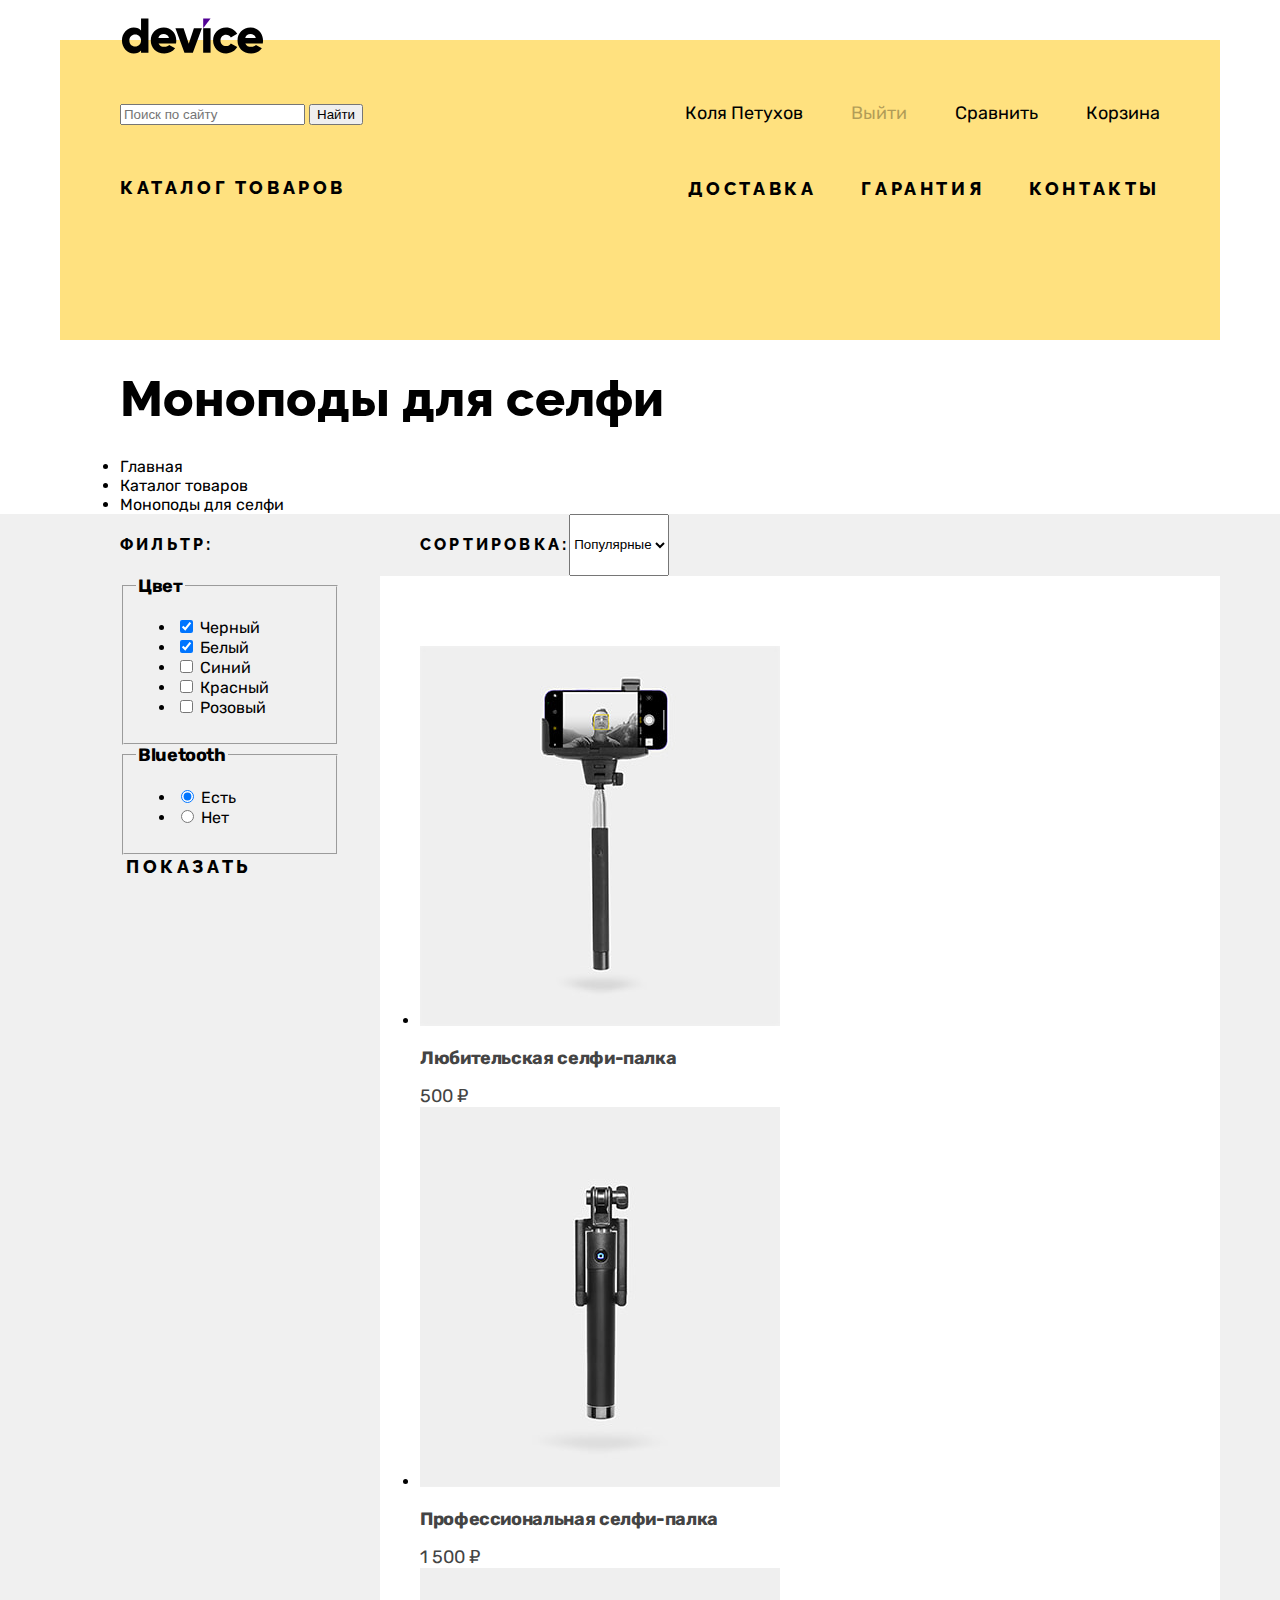
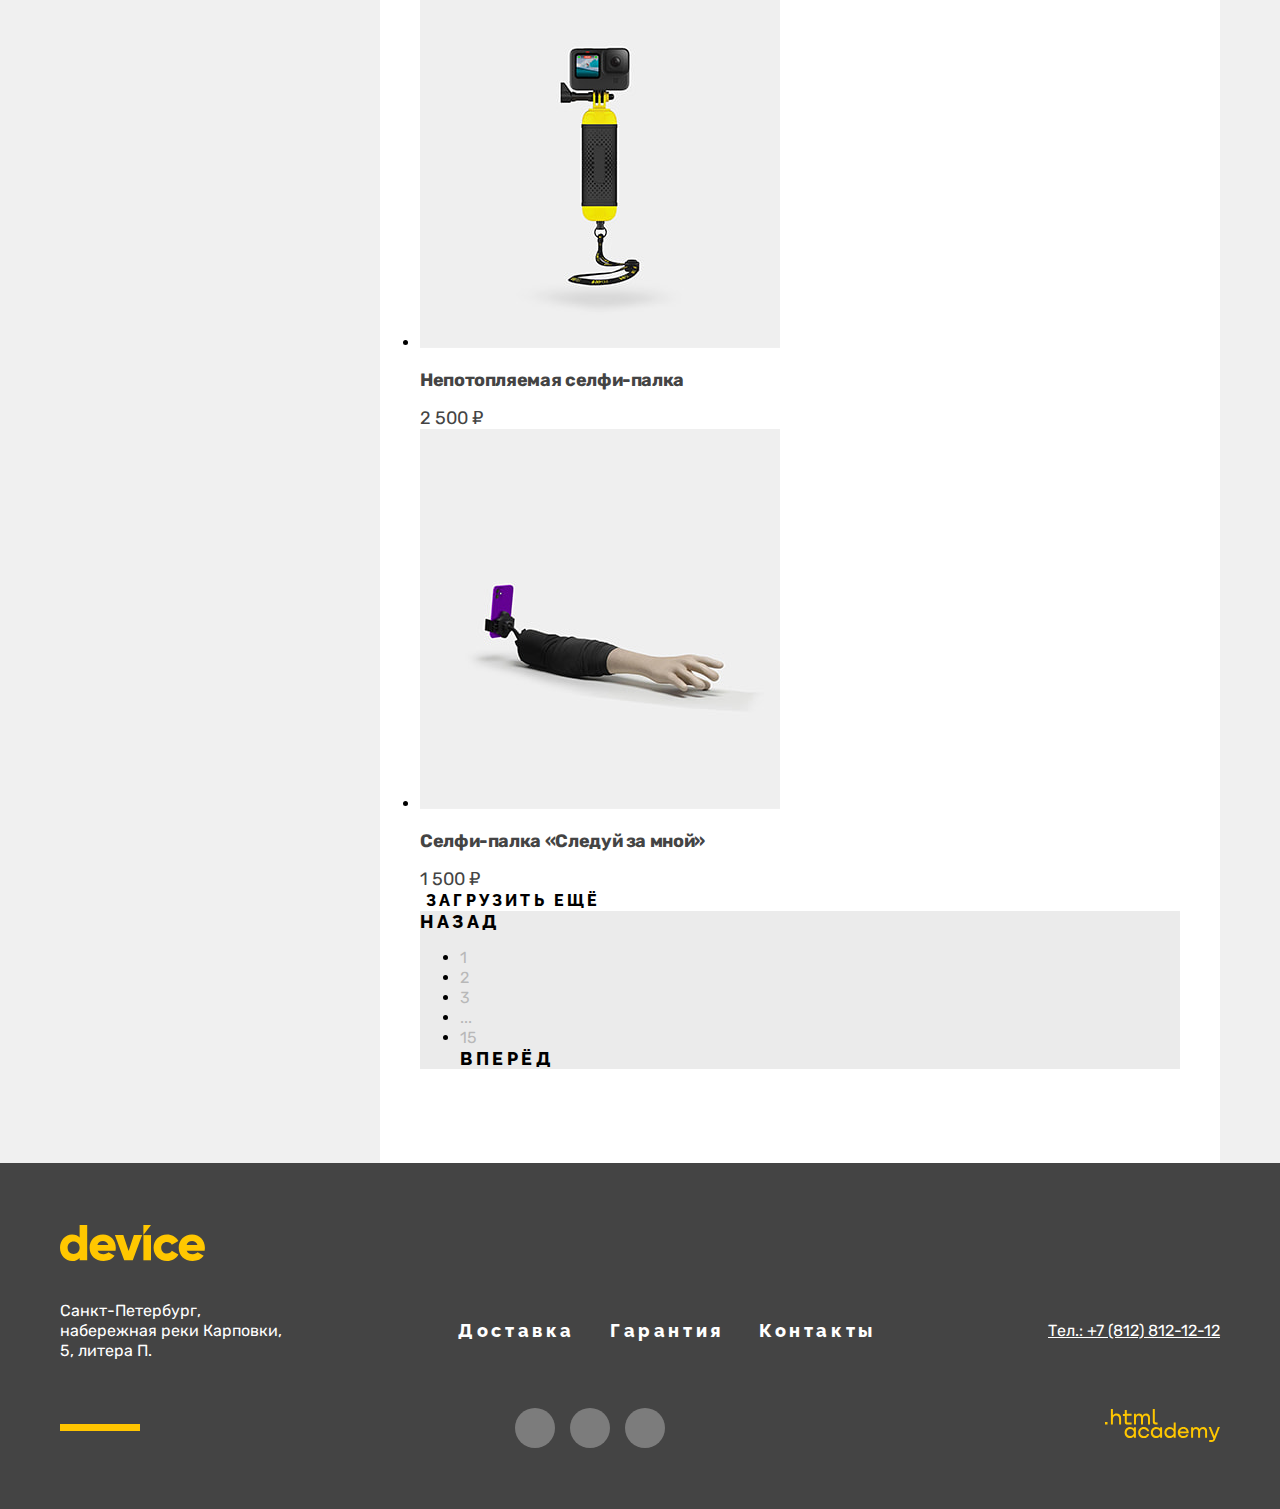
==== commit 5a60c0d7: "Добавляет микросетки на флексах Главной страницы" ====
--- a/catalog.html
+++ b/catalog.html
@@ -86,7 +86,7 @@
 
       <section class="catalog-products">
         <div class="catalog-wrapper">
-          <h2 class="visually-hidden" hidden>Список товаров с фильтрами</h2>
+          <h2 class="visually-hidden">Список товаров с фильтрами</h2>
 
           <!-- Форма: фильтр -->
           <form class="catalog-filter" action="https://echo.htmlacademy.ru/" method="post">
--- a/styles/styles.css
+++ b/styles/styles.css
@@ -46,6 +46,18 @@
   background-color: #ffffff;
   color: #444444;
 }
+
+.visually-hidden {
+  position: absolute;
+  width: 1px;
+  height: 1px;
+  margin: -1px;
+  padding: 0;
+  border: 0;
+  clip: rect(0 0 0 0);
+  overflow: hidden;
+}
+
 .button {
   font-family: Raleway, sans-serif;
   font-size: 18px;
@@ -66,14 +78,15 @@
 /* Header */
 .page-header {
   width: 1160px;
-  margin: 0 auto;
+  height: 300px;
+  margin: 40px auto 0;
   color: #000000;
   background-color: #ffe17f;
 }
 
 .header-wrapper {
   width: 1040px;
-  margin: 0 auto;
+  margin: -22px auto 0;
 }
 
 .navigation {
@@ -82,17 +95,48 @@
   justify-content: space-between;
 }
 
+.header-logo {
+  margin-bottom: 30px;
+}
+
 .navigation-logo {
   text-decoration: none;
   color: #000000;
 }
 
 .navigation-list {
-  margin: 0;
-  padding: 0;
+  display: flex;
+  margin: 0;
+  padding: 0;
+  list-style-type: none;
+}
+
+.navigation-user {
+  justify-content: space-between;
+  align-items: center;
+  height: 40px;
+  margin-bottom: 30px;
+}
+
+.search-form {
+  width: 517px;
+
+}
+
+.navigation-login {
+  justify-content: space-between;
+  flex-wrap: wrap;
+  width: 230px;
+}
+
+.navigation-user-products {
+  justify-content: space-between;
+  flex-wrap: wrap;
+  width: 240px;
 }
 
 .navigation-link {
+  display: block;
   text-align: center;
   text-decoration: none;
   color: #000000;
@@ -102,6 +146,11 @@
   opacity: 0.3;
 }
 
+.navigation-site {
+  height: 50px;
+  align-items: center;
+}
+
 .navigation-site .navigation-link {
   font-family: Raleway, sans-serif;
   line-height: 21px;
@@ -110,6 +159,20 @@
   text-transform: uppercase;
 }
 
+.navigation-site .navigation-item:not(:last-child) {
+  margin-right: 45px;
+}
+
+.navigation-site .navigation-item:first-child {
+  margin-right: auto;
+}
+
+.navigation-catalog {
+  width: 293px;
+  padding: 0;
+  text-align: left;
+}
+
 /* Main index */
 
 .main-container {
@@ -120,18 +183,40 @@
 .promo {
   display: flex;
   width: 1160px;
-  margin: 0 auto;
-}
-
+  margin: 0 auto 70px;
+}
+
+.promo-photo-wrapper {
+  margin-top: -150px;
+  margin-right: 40px;
+}
+
+/* Временное решение для корректности построения микросетки помо секции*/
+.slider-button {
+  display: none;
+}
+
+.promo-info-wrapper {
+  /*margin-top: -57px;*/
+}
 .promo-number {
-  margin: 0;
+  display: block;
+  width: 250px;
+  height: 135px;
+  margin: -121px 49px 0 auto;
+  padding: 0;
+  text-align: right;
   font-family: Rubik, sans-serif;
   font-size: 180px;
+  line-height: 135px;
   font-weight: 700;
   color: #ffffff;
 }
 
+
 .promo-slogan {
+  margin: -46px 0 29px;
+  padding: 0;
   font-family: Raleway, sans-serif;
   font-size: 50px;
   line-height: 50px;
@@ -139,12 +224,43 @@
   color: #000000;
 }
 
+.promo-description {
+  margin: 0;
+}
+
+.promo-buttons {
+  display: flex;
+  justify-content: space-between;
+  margin-top: 61px;
+  margin-bottom: 59px;
+}
+
+.slider-pagination {
+  display: flex;
+  margin: 0;
+  padding: 0;
+}
+
+.promo-stats {
+  display: flex;
+  flex-wrap: wrap;
+  margin: 0;
+  margin-bottom: 38px;
+  padding: 0;
+}
+
+.promo-stats-wrapper:not(:last-child) {
+  margin-right: 20px;
+}
+
 .promo-stats-number {
+  margin-bottom: 12px;
   font-size: 36px;
   color: #000000;
 }
 
 .promo-stats-description {
+  margin: 0;
   font-size: 16px;
 }
 
@@ -152,37 +268,47 @@
 
 .product-categories {
   display: flex;
+  flex-wrap: wrap;
   width: 1160px;
-  margin: 0 auto;
-}
-
+  margin: 0 auto 172px;
+}
 .product-categories-list {
   display: flex;
+  flex-wrap: wrap;
   width: 100%;
-  justify-content: space-between;
-  margin: 0;
-  padding: 0;
-}
+  margin: 0;
+  padding: 0;
+  list-style-type: none;
+}
+
 
 .product-categories-item {
   width: 160px;
 }
 
+.product-categories-item:not(:nth-child(6n)) {
+  margin-right: 40px;
+}
+
 .product-categories-link {
   text-decoration: none;
   color: #000000;
 }
 
 .product-categories-title {
+  min-height: 60px;
+  margin: 0;
   font-family: Raleway, sans-serif;
   font-size: 18px;
   line-height: 24px;
   font-weight: 800;
+  letter-spacing: -0.02em;
 }
 
 .product-categories-wrapper {
   width: 160px;
   height: 160px;
+  margin-bottom: 33px;
   background-color: #ffe17f;
   background-position: center;
   background-repeat: no-repeat;
@@ -222,21 +348,32 @@
 /* Услуги */
 
 .services {
+  display:flex;
+  width: 100%;
+  height: 289px;
+  margin-bottom: 70px;
   background-color: #f0f0f0;
-  background-size: 100% auto;
 }
 
 .services-wrapper {
   display: flex;
   width: 1160px;
+  height: 319px;
   margin: 0 auto;
+  margin-top: -102px;
 }
 
 .services-list {
+  box-sizing: border-box;
+  display: flex;
+  flex-direction: column;
+  justify-content: center;
   width: 287px;
   margin: 0;
   margin-right: 116px;
   padding: 0;
+  list-style-type: none;
+  border-right: 7px solid #000000;
 }
 
 .services-info {
@@ -244,6 +381,7 @@
 }
 .services-info-current {
   display: flex;
+  align-items: center;
 }
 
 .services-text {
@@ -253,6 +391,7 @@
 
 .services-title {
   margin: 0;
+  margin-bottom: 34px;
   font-family: Raleway, sans-serif;
   font-size: 50px;
   line-height: 50px;
@@ -260,10 +399,31 @@
   color: #000000;
 }
 
+.services-description {
+  margin: 0;
+}
+
+.services-item:not(:last-child) {
+  margin-bottom: 35px;
+}
+
+.button-services {
+  padding: 9px 0 11px;
+
+}
+
 .button-services-current {
+  width: 100%;
   background-color: #000000;
   color: #ffe17f;
 }
+
+.button-services-current span {
+  display: block;
+  width: 160px;
+  text-align: center;
+}
+
 
 .services-icon {
   background-position: center;
@@ -294,9 +454,13 @@
 /* Спецпредложения */
 
 .special-offers {
-  display: flex;
   width: 1160px;
-  margin: 0 auto;
+  margin: 0 auto 70px;
+}
+
+.special-offers-wrapper {
+  display: flex;
+  width: 100%;
   background-color: #f0f0f0;
 }
 
@@ -338,7 +502,7 @@
   display: flex;
   justify-content: space-between;
   width: 1160px;
-  margin: 0 auto;
+  margin: 0 auto 80px;
 }
 
 .about {
@@ -348,11 +512,13 @@
 .general-info-decoration-line {
   width: 84px;
   height: 7px;
+  margin-bottom: 40px;
   background-color: #000000;
 }
 
 .section-title {
   margin: 0;
+  margin-bottom: 48px;
   font-family: Raleway, sans-serif;
   font-size: 50px;
   line-height: 50px;
@@ -360,28 +526,54 @@
   color: #000000;
 }
 
+.general-info-text {
+  margin: 0;
+  margin-bottom: 30px;
+}
+
 .about-list {
+  margin: 0;
+  margin-bottom: 40px;
+  padding-left: 36px;
   line-height: 20px;
   font-weight: 700;
   letter-spacing: -0.02em;
   color: #000000;
 }
 
+.about-item:not(:last-child) {
+  margin-bottom: 19px;
+}
+
 .contacts {
   width: 532px;
 }
 
 .contacts-subtitle {
+  margin: 0;
+  margin-bottom: 15px;
   font-size: 24px;
   font-weight: 700;
 }
 
 .contacts-address {
   font-style: normal;
+  margin-bottom: 30px;
+}
+
+.contacts-address-text {
+  margin: 0;
 }
 
 .contacts-phone {
   color: #444444;
+}
+
+.contacts-schedule-list {
+  margin: 0;
+  margin-bottom: 40px;
+  padding: 0;
+  list-style-type: none;
 }
 
 /* Подписка на рассылку */
@@ -392,25 +584,36 @@
 .subscribe-wrapper {
   width: 1160px;
   margin: 0 auto;
+  padding-top: 64px;
+  padding-bottom: 56px;
 }
 
 .subscribe-wrapper-row {
   display: flex;
+  align-items: center;
+}
+
+.subscribe-wrapper-row:not(:last-child) {
+  margin-bottom: 144px;
 }
 
 .subscribe-title {
   width: 348px;
-  margin-right: 252px;
-  margin-left: 10px;
+  margin: 0 252px 0 10px;
 }
 
 .subscribe-text {
+  margin: 0;
   width: 560px;
 }
 
 .subscribe-form {
   width: 811px;
   margin-right: auto;
+}
+
+.subscribe-remark {
+  margin: 0;
 }
 
 /* Подвал */
@@ -424,11 +627,22 @@
 .page-footer-wrapper {
   width: 1160px;
   margin: 0 auto;
+  padding-top: 62px;
+  padding-bottom: 61px;
+}
+
+.footer-logo {
+  margin-bottom: 35px;
 }
 
 .page-footer-wrapper-row {
   display: flex;
   justify-content: space-between;
+  align-items: center;
+}
+
+.page-footer-wrapper-row:not(:last-child) {
+  margin-bottom: 47px;
 }
 
 .page-footer a {
@@ -441,12 +655,29 @@
 
 .footer-address {
   font-style: normal;
+}
+
+.footer-address-text {
+  margin: 0;
 }
 /* Ширину сделал больше с расчетом возможности добавления страниц*/
 .footer-navigation {
   width: 610px;
 }
 
+.footer-navigation-list {
+  display: flex;
+  justify-content: center;
+  flex-wrap: wrap;
+  margin: 0;
+  padding: 0;
+  list-style-type: none;
+}
+
+.footer-navigation-item:not(:last-child) {
+  margin-right: 35px;
+}
+
 .footer-navigation-link {
   font-family: Raleway, sans-serif;
   font-size: 18px;
@@ -457,7 +688,13 @@
 }
 
 .footer-contacts-phone {
-  width: 175px;
+  width: 180px;
+  text-align: right;
+}
+
+.footer-decoration-line-wrapper {
+  width: 234px;
+  height: auto;
 }
 
 .footer-decoration-line {
@@ -467,11 +704,34 @@
 }
 /* Ширину сделал больше с расчетом возможности добавления иконок новых социальных сетей*/
 .footer-social {
-  width: 315px;
+  width: 610px;
+}
+
+.footer-social-list {
+  display: flex;
+  justify-content: center;
+  flex-wrap: wrap;
+  margin: 0;
+  padding: 0;
+  list-style-type: none;
+}
+
+.footer-social-item:not(:last-child) {
+  margin-right: 15px;
+}
+
+.button-social {
+  display: block;
+  width: 40px;
+  height: 40px;
+  background-color: #ffffff;
+  border-radius: 50%;
+  opacity: 0.3;
 }
 
 .footer-copyright {
-  width: 115px;
+  width: 180px;
+  text-align: right;
 }
 
 /* Main catalog */
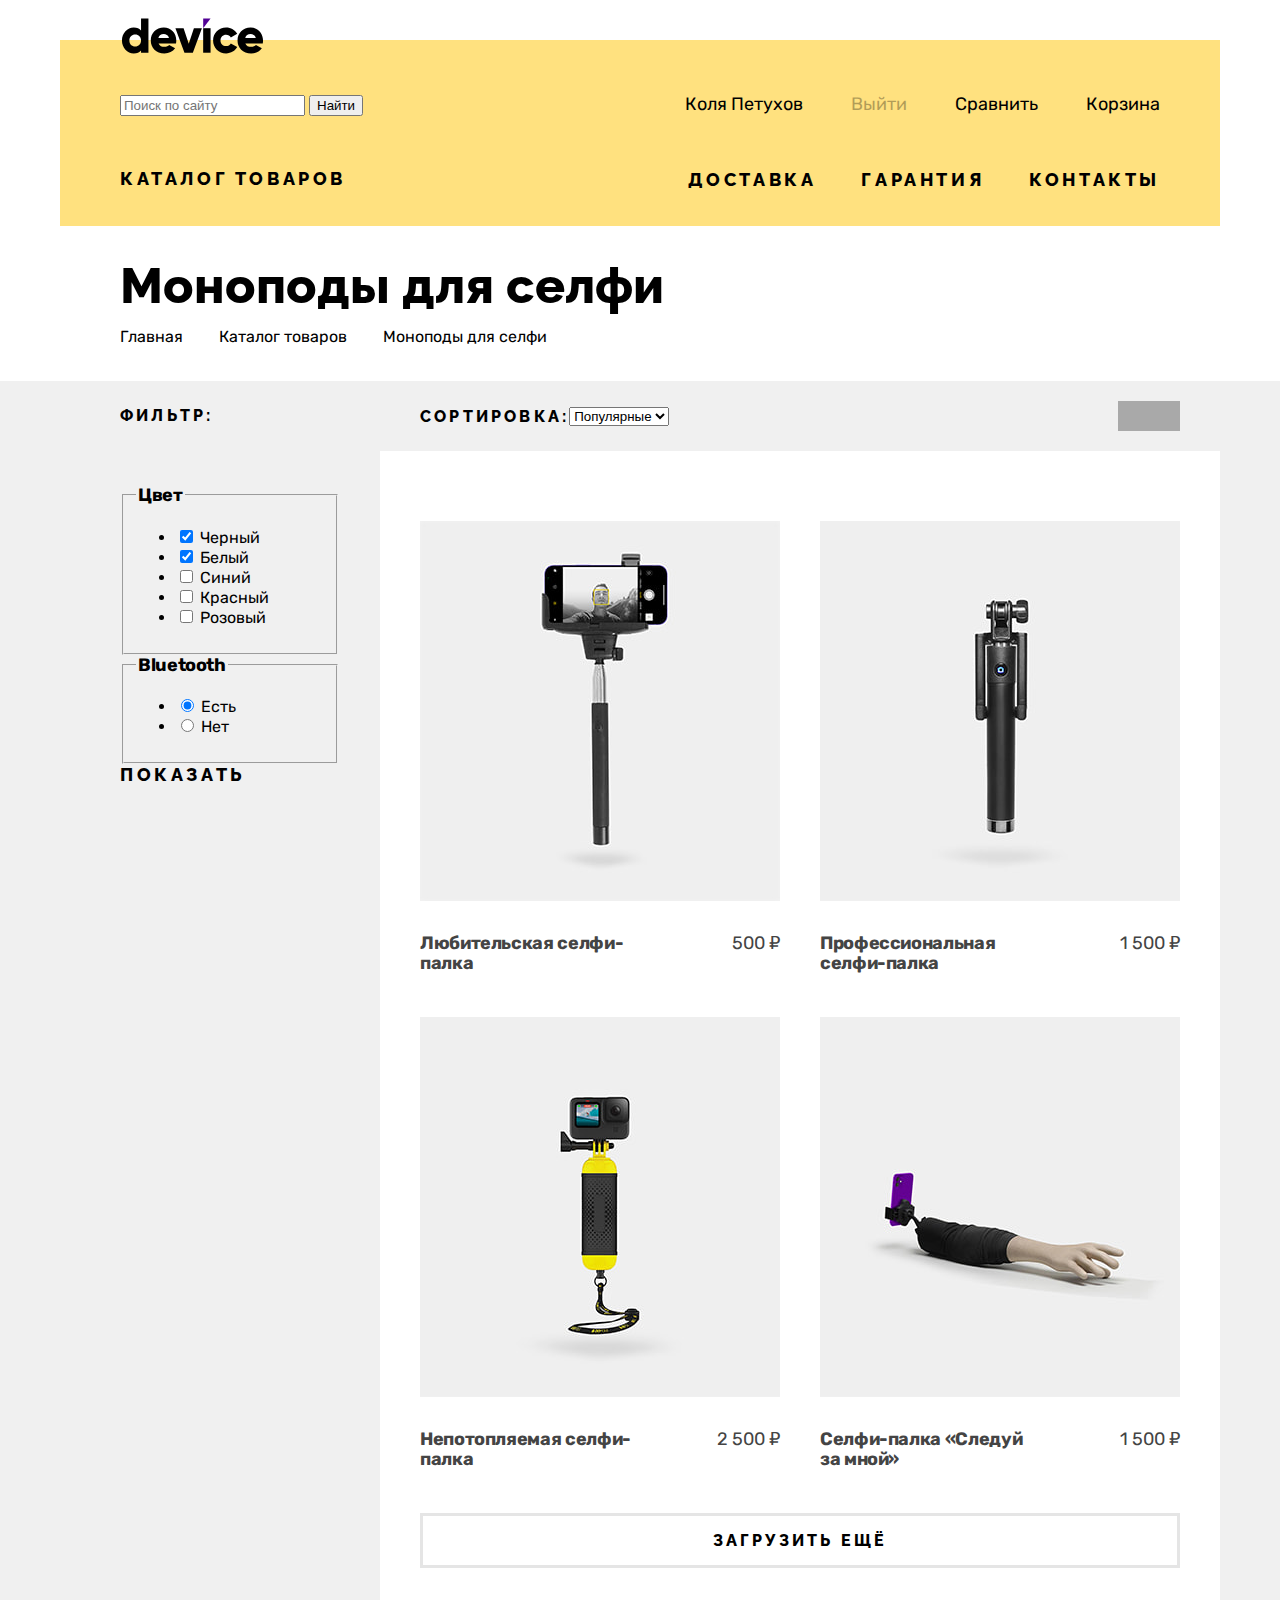
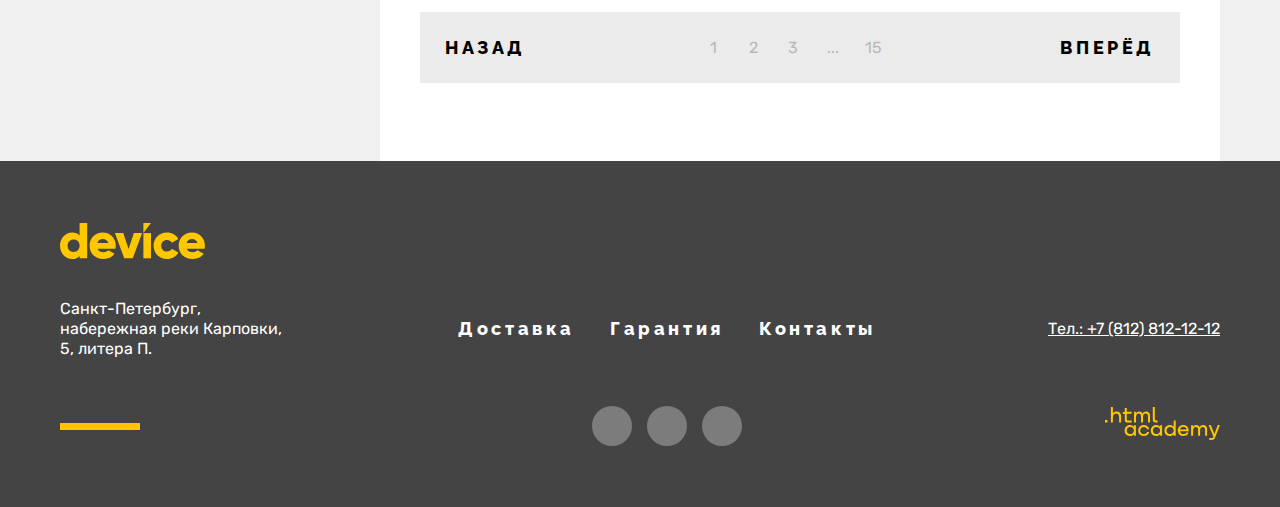
==== commit 5f37d265: "Merge pull request #7 from kudya/master" ====
--- a/catalog.html
+++ b/catalog.html
@@ -8,15 +8,17 @@
   <body class="page-body">
 
     <!-- Шапка -->
-    <header class="page-header">
+    <header class="page-header page-header-inner">
 
       <div class="header-wrapper">
       <!-- Главная навигация -->
       <nav class="navigation">
         <!-- Лого -->
-        <a class="navigation-logo" href="index.html">
-          <img class="header-logo" src="images/logos/logo-black.svg" width="145" height="36" alt="Логотип интернет-магазина 'Device'.">
-        </a>
+        <div class="header-logo-wrapper">
+          <a class="navigation-logo" href="index.html">
+            <img class="header-logo" src="images/logos/logo-black.svg" width="145" height="36" alt="Логотип интернет-магазина 'Device'.">
+          </a>
+        </div>
         <ul class="navigation-list navigation-user">
           <li class="navigation-item">
             <!--элемент навигации с данными поиска: в action - url ссылки, а метод get дополнит url текстом поиска -->
@@ -90,7 +92,7 @@
 
           <!-- Форма: фильтр -->
           <form class="catalog-filter" action="https://echo.htmlacademy.ru/" method="post">
-            <h4 class="catalog-subtitle">фильтр:</h4>
+            <h4 class="catalog-subtitle catalog-subtitle-filter">фильтр:</h4>
             <!-- Фильтр: цвет -->
             <fieldset class="catalog-filter-group">
               <legend class="catalog-filter-title">Цвет</legend>
@@ -157,10 +159,10 @@
                 <option value="price">По цене</option>
                 <option value="added">По новизне</option>
               </select>
-              <a class="button button-sort-ascending" href="#">
+              <a class="button button-sort button-sort-ascending" href="#">
                 <span class="visually-hidden">Сортировать по возрастанию</span>
               </a>
-              <a class="button button-sort-descending" href="#">
+              <a class="button button-sort button-sort-descending" href="#">
                 <span class="visually-hidden">Сортировать по убыванию</span>
               </a>
             </div>
@@ -172,39 +174,38 @@
                     <a class="product-card-link" href="#">
                       <img class="product-card-image" src="images/catalog/monopod-1.jpg" width="360" height="380" alt="Товар: любительская
   селфи-палка.">
-                      <div class="product-card-info-wrapper">
-                        <h3 class="product-card-title">Любительская селфи-палка</h3>
+                        <h3 class="product-card-title">
+                          Любительская селфи-палка
+                        </h3>
                         <b class="product-card-price">500 ₽</b>
-                      </div>
                     </a>
                   </li>
                   <li class="product-card">
                     <a class="product-card-link" href="#">
                       <img class="product-card-image" src="images/catalog/monopod-2.jpg" width="360" height="380" alt="Товар: профессиональная селфи-палка.">
-                      <div class="product-card-info-wrapper">
-                        <h3 class="product-card-title">Профессиональная селфи-палка </h3>
+                        <h3 class="product-card-title">
+                          Профессиональная селфи-палка
+                        </h3>
                         <b class="product-card-price">1 500 ₽</b>
-                      </div>
                     </a>
                   </li>
                   <li class="product-card">
                     <a class="product-card-link" href="#">
                       <img class="product-card-image" src="images/catalog/monopod-3.jpg" width="360" height="380" alt="Товар: непотопляемая
   селфи-палка.">
-                      <div class="product-card-info-wrapper">
-                        <h3 class="product-card-title">Непотопляемая
-                          селфи-палка</h3>
+                        <h3 class="product-card-title">
+                          Непотопляемая селфи-палка
+                        </h3>
                         <b class="product-card-price">2 500 ₽</b>
-                      </div>
                     </a>
                   </li>
                   <li class="product-card">
                     <a class="product-card-link" href="#">
                       <img class="product-card-image" src="images/catalog/monopod-4.jpg" width="360" height="380" alt="Товар: селфи-палка «Следуй за мной».">
-                      <div class="product-card-info-wrapper">
-                        <h3 class="product-card-title">Селфи-палка «Следуй за мной»</h3>
+                        <h3 class="product-card-title">
+                          Селфи-палка «Следуй за мной»
+                        </h3>
                         <b class="product-card-price">1 500 ₽</b>
-                      </div>
                     </a>
                   </li>
                 </ul>
@@ -229,8 +230,8 @@
                     <li class="pagination-item">
                       <a class="pagination-link" href="#">15</a>
                     </li>
-                    <a class="button button-pagination" href="#">Вперёд</a>
                   </ul>
+                  <a class="button button-pagination" href="#">Вперёд</a>
                 </div>
 
             </div>
@@ -285,7 +286,9 @@
         </div>
 
         <div class="page-footer-wrapper-row">
-          <div class="footer-decoration-line"></div>
+          <div class="footer-decoration-line-wrapper">
+            <div class="footer-decoration-line"></div>
+          </div>
 
           <!-- Социальные сети -->
           <section class="footer-social">
--- a/styles/styles.css
+++ b/styles/styles.css
@@ -59,6 +59,7 @@
 }
 
 .button {
+  padding: 0;
   font-family: Raleway, sans-serif;
   font-size: 18px;
   line-height: 21px;
@@ -78,10 +79,14 @@
 /* Header */
 .page-header {
   width: 1160px;
-  height: 300px;
+  min-height: 300px;
   margin: 40px auto 0;
   color: #000000;
   background-color: #ffe17f;
+}
+
+.page-header-inner {
+  min-height: 186px;
 }
 
 .header-wrapper {
@@ -95,11 +100,13 @@
   justify-content: space-between;
 }
 
-.header-logo {
+.header-logo-wrapper {
+  display: flex;
   margin-bottom: 30px;
 }
 
 .navigation-logo {
+  display: flex;
   text-decoration: none;
   color: #000000;
 }
@@ -736,17 +743,25 @@
 
 /* Main catalog */
 .main-inner {
+  display: flex;
+  flex-direction: column;
+  padding-top: 35px;
   font-size: 16px;
   line-height: 19px;
   color: #000000;
 }
 
+.inner-header {
+  margin-bottom: 16px;
+}
+
 .inner-header-wrapper {
   width: 1040px;
-  margin: 0 auto;
+  margin: 0 auto 35px;
 }
 
 .inner-header-title {
+  margin: 0;
   font-family: Raleway, sans-serif;
   font-size: 50px;
   line-height: 50px;
@@ -755,11 +770,14 @@
 }
 
 .breadcrumbs {
-  margin: 0;
-  padding: 0;
+  display: flex;
+  margin: 0;
+  padding: 0;
+  list-style-type: none;
 }
 
 .breadcrumbs-link {
+  margin-right: 36px;
   text-decoration: none;
   color: inherit;
 }
@@ -767,6 +785,7 @@
 /* Список товаров с фильтрами */
 
 .catalog-products {
+  flex-grow: 1;
   background-color: #f0f0f0;
 }
 
@@ -788,15 +807,35 @@
 
 .sort-wrapper {
   display: flex;
+  align-items: center;
   width: 760px;
   margin: 0 auto;
+  padding: 20px 0;
 }
 
 .catalog-subtitle {
+  margin: 0;
   font-family: Raleway, sans-serif;
   font-weight: 800;
   letter-spacing: 0.2em;
   text-transform: uppercase;
+}
+
+.catalog-subtitle-filter {
+  padding: 25px 0;
+  margin-bottom: 35px;
+}
+
+
+.button-sort {
+  width: 31px;
+  height: 30px;
+  /* Временный цвет фона кнопок - для корректной микросетки */
+  background-color: darkgray;
+}
+
+.select-control {
+  margin-right: auto;
 }
 
 .catalog-filter-title {
@@ -804,7 +843,6 @@
   line-height: 20px;
   font-weight: 700;
   letter-spacing: -0.02em;
-
 }
 
 .products-wrapper {
@@ -815,16 +853,35 @@
 }
 
 .product-list {
-  margin: 0;
-  padding: 0;
+  display: grid;
+  grid-template-columns: repeat(2, 360px);
+  gap: 44px 40px;
+  margin: 0;
+  margin-bottom: 44px;
+  padding: 0;
+  list-style-type: none;
 }
 
 .product-card-link {
+  display: grid;
+  grid-template-columns: 226px auto;
+  grid-template-rows: 380px auto;
+  grid-template-areas:
+    "product-image product-image"
+    "product-title product-price";
+  row-gap: 32px;
   text-decoration: none;
   color: #444444;
 }
 
+.product-card-image {
+  grid-area: product-image;
+  object-fit: contain;
+}
+
 .product-card-title {
+  grid-area: product-title;
+  margin: 0;
   font-size: 18px;
   line-height: 20px;
   font-weight: 700;
@@ -832,21 +889,50 @@
 }
 
 .product-card-price {
+  grid-area: product-price;
+  justify-self: end;
+  align-self: start;
   font-size: 18px;
   line-height: 21px;
   font-weight: 400;
 }
 
 .button-more {
+  display: block;
+  box-sizing: border-box;
+  width: 100%;
+  height: 55px;
+  margin-bottom: 44px;
   font-size: 16px;
   line-height: 19px;
+  border: 3px solid #E5E5E5;
 }
 
 .pagination-wrapper {
+  display: flex;
+  justify-content: space-between;
+  align-items: center;
   background-color: #ebebeb;
 }
 
+.button-pagination {
+  padding: 25px;
+}
+
+.pagination {
+  display: flex;
+  margin: 0;
+  padding: 0;
+  list-style-type: none;
+}
+
 .pagination-link {
+  display: block;
+  box-sizing: border-box;
+  width: 40px;
+  height: 40px;
+  padding: 10px 0;
+  vertical-align: center;
   line-height: 20px;
   text-align: center;
   text-decoration: none;
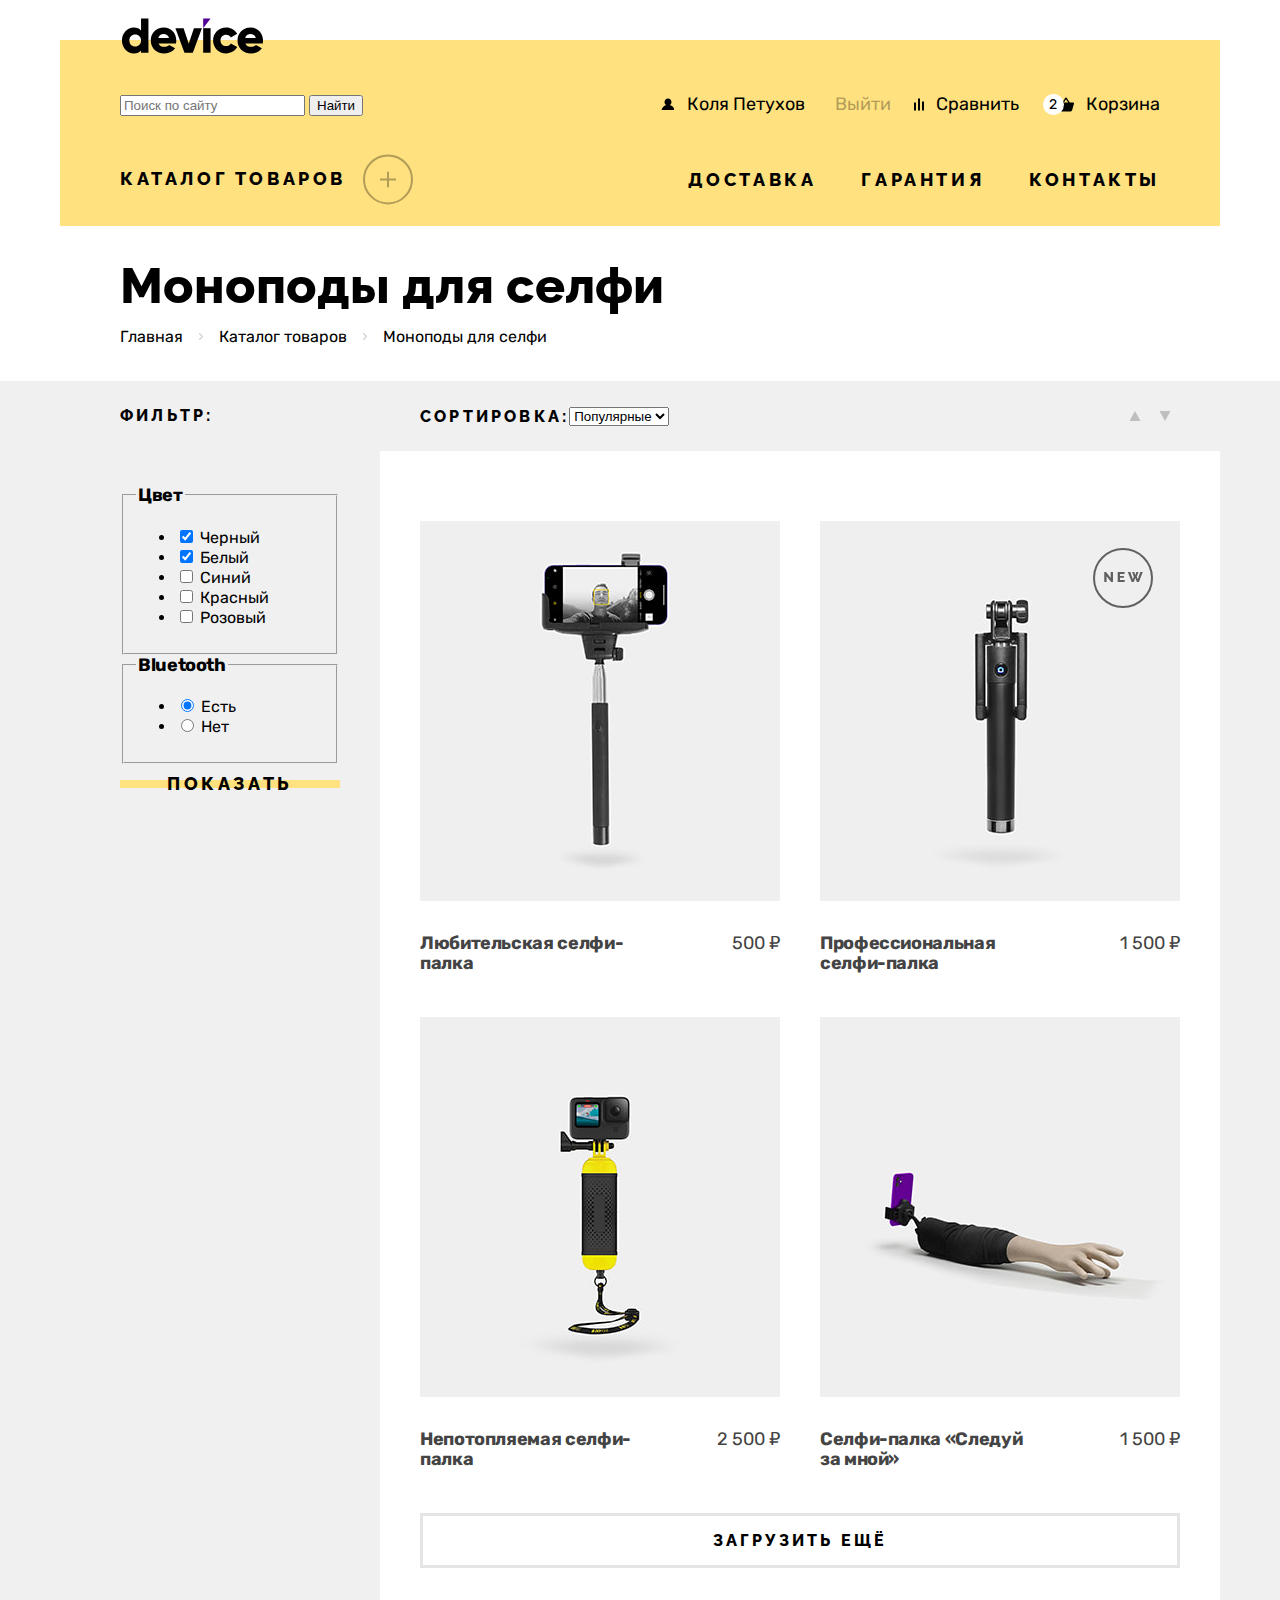
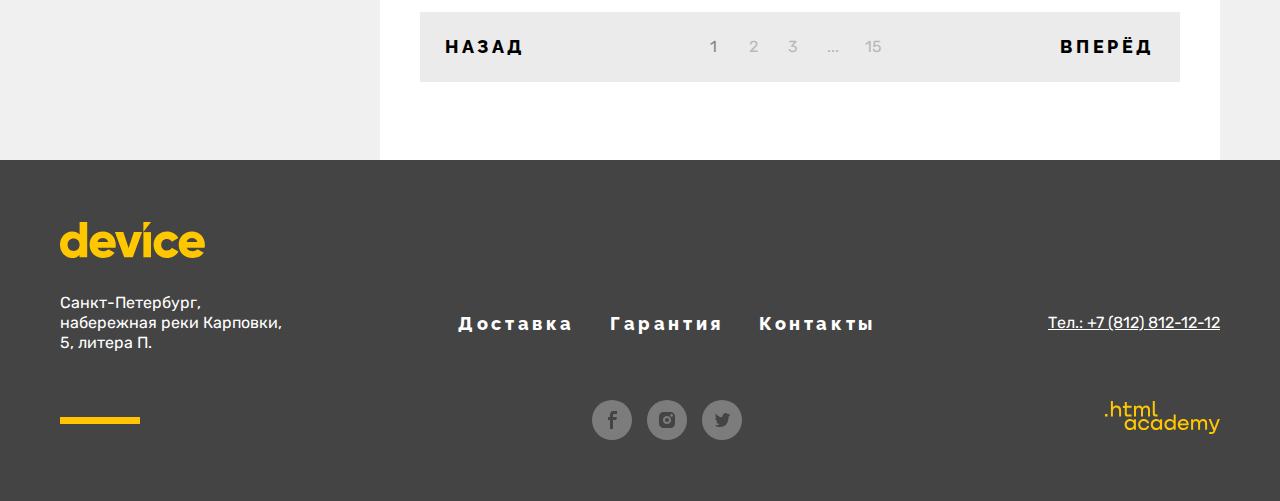
==== commit 80759cf5: "Merge pull request #10 from kudya/master" ====
--- a/catalog.html
+++ b/catalog.html
@@ -12,55 +12,90 @@
 
       <div class="header-wrapper">
       <!-- Главная навигация -->
-      <nav class="navigation">
-        <!-- Лого -->
-        <div class="header-logo-wrapper">
-          <a class="navigation-logo" href="index.html">
-            <img class="header-logo" src="images/logos/logo-black.svg" width="145" height="36" alt="Логотип интернет-магазина 'Device'.">
-          </a>
-        </div>
-        <ul class="navigation-list navigation-user">
-          <li class="navigation-item">
-            <!--элемент навигации с данными поиска: в action - url ссылки, а метод get дополнит url текстом поиска -->
-            <form class="search-form" action="#" method="get">
-              <label class="visually-hidden" for="search-field">Поиск по сайту</label>
-              <input
-                class="navigation-search-field"
-                id="search-field"
-                type="search"
-                name="search-field"
-                placeholder="Поиск по сайту">
-              <button class="navigation-search-link" type="submit">Найти</button>
-            </form>
-          </li>
-          <li class="navigation-item">
-            <a class="navigation-link" href="#">Коля Петухов</a>
-          </li>
-          <li class="navigation-item">
-            <a class="navigation-link logout-link" href="#">Выйти</a>
-          </li>
-          <li class="navigation-item">
-            <a class="navigation-link" href="#">Сравнить</a>
-          </li>
-          <li class="navigation-item">
-            <a class="navigation-link" href="#">Корзина</a>
-          </li>
-        </ul>
-        <ul class="navigation-list navigation-site">
-          <li class="navigation-item">
-            <button class="button navigation-catalog navigation-catalog-closed" type="button">Каталог товаров</button>
-          </li>
-          <li class="navigation-item">
-            <a class="navigation-link" href="#">Доставка</a>
-          </li>
-          <li class="navigation-item">
-            <a class="navigation-link" href="#">Гарантия</a>
-          </li>
-          <li class="navigation-item">
-            <a class="navigation-link" href="#">Контакты</a>
-          </li>
-        </ul>
-      </nav>
+        <nav class="navigation">
+          <!-- Лого -->
+          <div class="header-logo-wrapper">
+            <a class="navigation-logo" href="index.html">
+              <img src="images/logos/logo-black.svg" width="145" height="36" alt="Логотип интернет-магазина 'Device'.">
+            </a>
+          </div>
+          <ul class="navigation-list navigation-user">
+            <li class="navigation-item">
+              <!--элемент навигации с данными поиска: в action - url ссылки, а метод get дополнит url текстом поиска -->
+              <form class="search-form" action="#" method="get">
+                <label class="visually-hidden" for="search-field">Поиск по сайту</label>
+                <input
+                  class="navigation-search-field"
+                  id="search-field"
+                  type="search"
+                  name="search-field"
+                  placeholder="Поиск по сайту">
+                <button class="navigation-search-link" type="submit">Найти</button>
+              </form>
+            </li>
+
+            <li class="navigation-item">
+              <ul class="navigation-list navigation-login">
+                <li class="navigation-item">
+                  <a class="navigation-link navigation-link-login" href="#">
+                    <svg class="navigation-icon" width="13" height="12" viewBox="0 0 13 12" fill="none" xmlns="http://www.w3.org/2000/svg">
+                      <path d="M.5 12.389h13c-.2-2.6-2.1-4.8-4.7-5.5 1-.6 1.7-1.7 1.7-3 0-1.9-1.6-3.5-3.5-3.5s-3.5 1.6-3.5 3.5c0 1.3.7 2.4 1.7 3-2.6.7-4.5 2.9-4.7 5.5Z" fill="#000"/>
+                    </svg>
+                    Коля Петухов
+                  </a>
+                </li>
+                <li class="navigation-item">
+                  <a class="navigation-link logout-link" href="#">Выйти</a>
+                </li>
+              </ul>
+            </li>
+
+            <li class="navigation-item">
+              <a class="navigation-link navigation-link-compare" href="#">
+                <svg class="navigation-icon" width="10" height="13" viewBox="0 0 10 13" fill="none" xmlns="http://www.w3.org/2000/svg">
+                  <path d="M6 .389H4v12h2v-12ZM2 4.389H0v8h2v-8ZM10 3.389H8v9h2v-9Z" fill="#000"/>
+                </svg>
+                Сравнить
+              </a>
+            </li>
+            <li class="navigation-item">
+              <a class="navigation-link navigation-link-basket" href="#">
+                <svg class="navigation-icon" width="16" height="15" viewBox="0 0 16 15" fill="none" xmlns="http://www.w3.org/2000/svg">
+                  <path d="m15.3 5.389-3.5.2-3.2-4.9c-.1-.2-.4-.3-.6-.3-.2 0-.5.1-.6.3l-3.2 4.9H.7c-.4 0-.7.3-.7.7v.2l1.9 6.8c.2.7.7 1.1 1.4 1.1h9.4c.7 0 1.2-.4 1.4-1.1l1.9-6.9v-.2c0-.4-.3-.8-.7-.8ZM8 2.289l2.2 3.2H5.9l2.1-3.2Z" fill="#000"/>
+                </svg>
+                Корзина
+              </a>
+            </li>
+          </ul>
+          <ul class="navigation-list navigation-site">
+            <li class="navigation-item">
+              <button class="button navigation-catalog navigation-catalog-closed" type="button">
+                Каталог товаров
+                <svg class="navigation-catalog-toggle" width="50" height="51" viewBox="0 0 50 51" fill="none" xmlns="http://www.w3.org/2000/svg">
+                  <circle cx="25" cy="25.3889" r="24" stroke="black" stroke-width="2"/>
+                  <g clip-path="url(#clip0_17328_681)">
+                    <path d="M33 24.3889H26V17.3889H24V24.3889H17V26.3889H24V33.3889H26V26.3889H33V24.3889Z" fill="black"/>
+                  </g>
+                  <defs>
+                    <clipPath id="clip0_17328_681">
+                      <rect width="16" height="16" fill="white" transform="translate(17 17.3889)"/>
+                    </clipPath>
+                  </defs>
+                </svg>
+              </button>
+            </li>
+            <li class="navigation-item">
+              <a class="navigation-link" href="#">Доставка</a>
+            </li>
+            <li class="navigation-item">
+              <a class="navigation-link" href="#">Гарантия</a>
+            </li>
+            <li class="navigation-item">
+              <a class="navigation-link" href="#">Контакты</a>
+            </li>
+          </ul>
+        </nav>
+      </div>
     </header>
 
     <main class="main-container main-inner">
@@ -141,7 +176,7 @@
                 </li>
                 <li class="catalog-filter-item">
                   <label class="control-label">
-                    <input class="control-input" type="radio" name="isBluetoot" value="false">
+                    <input class="control-input" type="radio" name="isBluetooth" value="false">
                     Нет
                   </label>
                 </li>
@@ -159,10 +194,10 @@
                 <option value="price">По цене</option>
                 <option value="added">По новизне</option>
               </select>
-              <a class="button button-sort button-sort-ascending" href="#">
+              <a class="button-sort button-sort-ascending" href="#">
                 <span class="visually-hidden">Сортировать по возрастанию</span>
               </a>
-              <a class="button button-sort button-sort-descending" href="#">
+              <a class="button-sort button-sort-descending" href="#">
                 <span class="visually-hidden">Сортировать по убыванию</span>
               </a>
             </div>
@@ -172,36 +207,56 @@
                 <ul class="product-list">
                   <li class="product-card">
                     <a class="product-card-link" href="#">
-                      <img class="product-card-image" src="images/catalog/monopod-1.jpg" width="360" height="380" alt="Товар: любительская
+                      <div  class="product-card-image-wrapper">
+                        <img class="product-card-image" src="images/catalog/monopod-1.jpg" width="360" height="380" alt="Товар: любительская
   селфи-палка.">
-                        <h3 class="product-card-title">
-                          Любительская селфи-палка
-                        </h3>
-                        <b class="product-card-price">500 ₽</b>
+                        <div class="button button-product-detail">
+                          Подробнее
+                        </div>
+                      </div>
+                      <h3 class="product-card-title">
+                        Любительская селфи-палка
+                      </h3>
+                      <b class="product-card-price">500 ₽</b>
                     </a>
                   </li>
                   <li class="product-card">
                     <a class="product-card-link" href="#">
-                      <img class="product-card-image" src="images/catalog/monopod-2.jpg" width="360" height="380" alt="Товар: профессиональная селфи-палка.">
-                        <h3 class="product-card-title">
-                          Профессиональная селфи-палка
-                        </h3>
-                        <b class="product-card-price">1 500 ₽</b>
+                      <div  class="product-card-image-wrapper product-new">
+                        <img class="product-card-image" src="images/catalog/monopod-2.jpg" width="360" height="380" alt="Товар: профессиональная селфи-палка.">
+                        <div class="button button-product-detail">
+                          Подробнее
+                        </div>
+                      </div>
+                      <h3 class="product-card-title">
+                        Профессиональная селфи-палка
+                      </h3>
+                      <b class="product-card-price">1 500 ₽</b>
                     </a>
                   </li>
                   <li class="product-card">
                     <a class="product-card-link" href="#">
-                      <img class="product-card-image" src="images/catalog/monopod-3.jpg" width="360" height="380" alt="Товар: непотопляемая
+                      <div  class="product-card-image-wrapper">
+                        <img class="product-card-image" src="images/catalog/monopod-3.jpg" width="360" height="380" alt="Товар: непотопляемая
   селфи-палка.">
-                        <h3 class="product-card-title">
-                          Непотопляемая селфи-палка
-                        </h3>
-                        <b class="product-card-price">2 500 ₽</b>
+                        <div class="button button-product-detail">
+                          Подробнее
+                        </div>
+                      </div>
+                      <h3 class="product-card-title">
+                        Непотопляемая селфи-палка
+                      </h3>
+                      <b class="product-card-price">2 500 ₽</b>
                     </a>
                   </li>
                   <li class="product-card">
                     <a class="product-card-link" href="#">
-                      <img class="product-card-image" src="images/catalog/monopod-4.jpg" width="360" height="380" alt="Товар: селфи-палка «Следуй за мной».">
+                      <div  class="product-card-image-wrapper">
+                        <img class="product-card-image" src="images/catalog/monopod-4.jpg" width="360" height="380" alt="Товар: селфи-палка «Следуй за мной».">
+                        <div class="button button-product-detail">
+                          Подробнее
+                        </div>
+                      </div>
                         <h3 class="product-card-title">
                           Селфи-палка «Следуй за мной»
                         </h3>
@@ -209,29 +264,39 @@
                     </a>
                   </li>
                 </ul>
-                <button class="button button-more" type="button">Загрузить ещё</button>
+                <button class="button button-without-line button-more " type="button">Загрузить ещё</button>
 
                 <!-- Пагинация -->
                 <div class="pagination-wrapper">
-                  <a class="button button-pagination" href="#">Назад</a>
+                  <a class="button button-without-line button-pagination" href="#">Назад</a>
                   <ul class="pagination">
                     <li class="pagination-item">
-                      <a class="pagination-link" href="#">1</a>
+                      <a class="pagination-link pagination-link-current" href="#">
+                        <span>1</span>
+                      </a>
                     </li>
                     <li class="pagination-item">
-                      <a class="pagination-link" href="#">2</a>
+                      <a class="pagination-link" href="#">
+                        <span>2</span>
+                      </a>
                     </li>
                     <li class="pagination-item">
-                      <a class="pagination-link" href="#">3</a>
+                      <a class="pagination-link" href="#">
+                        <span>3</span>
+                      </a>
                     </li>
                     <li class="pagination-item">
-                      <a class="pagination-link" href="#">...</a>
+                      <a class="pagination-link" href="#">
+                        <span>...</span>
+                      </a>
                     </li>
                     <li class="pagination-item">
-                      <a class="pagination-link" href="#">15</a>
+                      <a class="pagination-link" href="#">
+                        <span>15</span>
+                      </a>
                     </li>
                   </ul>
-                  <a class="button button-pagination" href="#">Вперёд</a>
+                  <a class="button button-without-line button-pagination" href="#">Вперёд</a>
                 </div>
 
             </div>
@@ -248,8 +313,11 @@
       <div class="page-footer-wrapper">
 
         <!--  Лого  -->
-        <img class="footer-logo" src="images/logos/logo-yellow.svg" width="145" height="36" alt="Логотип интернет-магазина 'Device'.">
-
+        <div class="footer-logo-wrapper">
+          <a class="navigation-logo" href="index.html">
+            <img src="images/logos/logo-yellow.svg" width="145" height="36" alt="Логотип интернет-магазина 'Device'.">
+          </a>
+        </div>
         <div class="page-footer-wrapper-row">
 
           <!-- Адрес -->
@@ -295,18 +363,28 @@
             <h2 class="visually-hidden">Мы в социальных сетях</h2>
             <ul class="footer-social-list">
               <li class="footer-social-item">
-                <a class="button button-social" href="https://www.facebook.com/htmlacademy">
+                <a class="footer-social-link" href="https://www.facebook.com/htmlacademy">
                   <span class="visually-hidden">Фэйсбук</span>
+                  <svg class="footer-social-icon" width="9" height="18" viewBox="0 0 9 18" fill="none" xmlns="http://www.w3.org/2000/svg">
+                    <path d="M6.5 3H9V0H5.6C2.8 0 2 1.7 2 4.2V6H0V9H2V18H5V9H8.3L8.9 6H5V4.5C5 3.7 5.3 3 6.5 3Z" fill="#444444"/>
+                  </svg>
                 </a>
               </li>
               <li class="footer-social-item">
-                <a class="button button-social" href="https://www.instagram.com/htmlacademy/">
+                <a class="footer-social-link" href="https://www.instagram.com/htmlacademy/">
                   <span class="visually-hidden">Инстаграм</span>
+                  <svg class="footer-social-icon" width="16" height="16" viewBox="0 0 16 16" fill="none" xmlns="http://www.w3.org/2000/svg">
+                    <path d="M8 10C9.10457 10 10 9.10457 10 8C10 6.89543 9.10457 6 8 6C6.89543 6 6 6.89543 6 8C6 9.10457 6.89543 10 8 10Z" fill="#444444"/>
+                    <path d="M14.7 1.3C13.8 0.4 12.7 0 11.3 0H4.7C1.9 0 0 1.9 0 4.7V11.3C0 12.7 0.4 13.9 1.4 14.7C2.3 15.6 3.4 16 4.7 16H11.3C12.7 16 13.9 15.6 14.7 14.7C15.5 13.8 16 12.7 16 11.3V4.7C16 3.3 15.6 2.1 14.7 1.3ZM8 12.1C5.8 12.1 3.9 10.3 3.9 8C3.9 5.7 5.8 3.9 8 3.9C10.2 3.9 12.1 5.7 12.1 8C12.1 10.3 10.2 12.1 8 12.1ZM12.6 4.7C11.9 4.7 11.3 4.2 11.3 3.4C11.3 2.6 11.8 2.1 12.6 2.1C13.3 2.1 13.9 2.7 13.9 3.4C13.9 4.1 13.3 4.7 12.6 4.7Z" fill="#444444"/>
+                  </svg>
                 </a>
               </li>
               <li class="footer-social-item">
-                <a class="button button-social" href="https://twitter.com/htmlacademy_ru">
+                <a class="footer-social-link" href="https://twitter.com/htmlacademy_ru">
                   <span class="visually-hidden">Твиттер</span>
+                  <svg class="footer-social-icon" width="15" height="15" viewBox="0 0 15 15" fill="none" xmlns="http://www.w3.org/2000/svg">
+                    <path d="M9.7 0.155143C11.2 -0.344857 12.3 0.455143 12.9 1.25514C13.4 1.05514 14 0.855143 14.6 0.655143C14.6 1.45514 14.1 2.05514 13.8 2.25514C14.5 2.45514 15 1.85514 15 1.85514C14.9 2.75514 14.1 3.55514 13.6 3.75514C13.4 10.0551 10.8 14.1551 4.7 14.0551C4.2 14.0551 4.8 14.0551 4.3 14.0551C4 14.0551 0.6 13.6551 0 12.2551C2 12.4551 3.4 11.8551 4.1 11.1551C3.3 10.8551 1.7 10.7551 1.5 8.35514C1.8 8.55514 2 8.65514 2.6 8.55514C1.5 7.75514 0.3 7.05514 0.4 5.05514C0.7 5.35514 1.3 5.55514 1.6 5.45514C1 5.25514 -0.2 2.35514 0.8 0.855143C2.4 2.55514 4.1 4.25514 7.1 4.35514C7.3 2.25514 8.1 0.855143 9.7 0.155143Z" fill="#444444"/>
+                  </svg>
                 </a>
               </li>
             </ul>
@@ -316,7 +394,9 @@
           <section class="footer-copyright">
             <h2 class="visually-hidden">Копирайт</h2>
             <a class="htmlacademy-link" href="https://htmlacademy.ru/">
-              <img class="footer-htmlacademy-logo" width="115" height="33" src="images/icons/icon-htmlacademy.svg" alt="Логотип HTML Academy.">
+              <svg class="footer-htmlacademy-logo" width="115" height="33" viewBox="0 0 115 33" xmlns="http://www.w3.org/2000/svg" fill="#FFC700">
+                <path d="M0 12.9v2.6h2.5v-2.6H0ZM11.6 4.5c-1.6 0-2.8.7-3.6 1.7h-.1V0h-2v15.5h2v-5.3c0-2.1 1.3-3.6 3.3-3.6 1.8 0 2.9 1.4 2.9 3.2v5.7h2V9.4c.1-3-1.8-4.9-4.5-4.9ZM26.6 4.8h-4.8V1.1h-2v3.8h-1.9v2h1.9v6c0 1.7 1 2.7 2.7 2.7h4.1v-2h-3.7c-.7 0-1.1-.4-1.1-1.1V6.8h4.8v-2ZM41.1 4.6c-1.6 0-2.9.8-3.5 2.1h-.1c-.6-1.2-1.8-2.1-3.4-2.1-1.4 0-2.5.8-3.1 1.8h-.1V4.8H29v10.6h2V10c0-2 1-3.5 2.6-3.5 1.5 0 2.4 1 2.4 2.6v6.3h2V9.8c0-2.4 1.4-3.3 2.6-3.3 1.5 0 2.4 1 2.4 2.6v6.3h2V8.9c.1-2.5-1.4-4.3-3.9-4.3ZM47.8 12.7c0 1.7 1 2.7 2.8 2.7h2v-2h-1.7c-.7 0-1.1-.4-1.1-1.1V0h-2v12.7ZM28.9 19.7c-.9-1.1-2.2-1.8-3.9-1.8-3.1 0-5.4 2.3-5.4 5.6s2.3 5.6 5.4 5.6c1.8 0 3-.8 3.8-1.9h.1v1.6h2V18.2h-2v1.5Zm-3.6 7.4c-2.2 0-3.6-1.6-3.6-3.6s1.4-3.6 3.6-3.6 3.6 1.6 3.6 3.6c0 1.9-1.4 3.6-3.6 3.6ZM44.2 22c-.5-2.4-2.6-4.1-5.4-4.1-3.4 0-5.6 2.5-5.6 5.6 0 3.1 2.2 5.6 5.6 5.6 2.8 0 4.9-1.8 5.4-4.2h-2.1c-.4 1.3-1.7 2.3-3.3 2.3-2.2 0-3.6-1.6-3.6-3.6s1.4-3.6 3.6-3.6c1.6 0 2.8 1 3.3 2.2h2.1V22ZM55.1 19.7c-.9-1.1-2.2-1.8-3.9-1.8-3.1 0-5.4 2.3-5.4 5.6s2.3 5.6 5.4 5.6c1.8 0 3-.8 3.8-1.9h.1v1.6h2V18.2h-2v1.5Zm-3.6 7.4c-2.2 0-3.6-1.6-3.6-3.6s1.4-3.6 3.6-3.6 3.6 1.6 3.6 3.6c0 1.9-1.5 3.6-3.6 3.6ZM68.7 19.8c-.9-1.1-2.2-1.9-3.9-1.9-3.1 0-5.4 2.3-5.4 5.6s2.2 5.6 5.4 5.6c1.7 0 3-.8 3.8-1.8h.1v1.5h2V13.4h-2v6.4Zm-3.6 7.3c-2.2 0-3.6-1.6-3.6-3.6s1.4-3.6 3.6-3.6 3.6 1.6 3.6 3.6c-.1 2-1.5 3.6-3.6 3.6ZM78.3 17.9c-3.3 0-5.5 2.5-5.5 5.6 0 3 2.1 5.6 5.5 5.6 2.5 0 4.5-1.3 5.2-3.6h-2.1c-.5 1-1.6 1.6-3 1.6-1.9 0-3.3-1.3-3.4-2.9h8.8c.2-3.6-2-6.3-5.5-6.3Zm0 1.9c1.7 0 3 1 3.3 2.6h-6.5c.3-1.5 1.5-2.6 3.2-2.6ZM98.2 17.9c-1.6 0-2.9.8-3.6 2h-.1c-.6-1.2-1.8-2-3.4-2-1.4 0-2.5.7-3.1 1.8v-1.5h-1.9v10.6h2v-5.4c0-2 1-3.4 2.6-3.5 1.5 0 2.4 1 2.4 2.6v6.3h2v-5.6c0-2.4 1.4-3.3 2.6-3.3 1.5 0 2.4 1 2.4 2.6v6.3h2v-6.5c.1-2.6-1.4-4.4-3.9-4.4ZM109.4 27l-3.6-8.9h-2.2l4.8 11.6c-.3.9-.7 1.2-1.7 1.2h-2.5v2h2.5c1.8 0 2.8-.8 3.5-2.6l4.7-12.2h-2.1l-3.4 8.9Z"/>
+              </svg>
             </a>
           </section>
 
--- a/styles/styles.css
+++ b/styles/styles.css
@@ -59,10 +59,13 @@
 }
 
 .button {
-  padding: 0;
+  position: relative;
+  display: block;
+  box-sizing: border-box;
+  padding: 10px 0;
   font-family: Raleway, sans-serif;
   font-size: 18px;
-  line-height: 21px;
+  line-height: 20px;
   font-weight: 800;
   text-align: center;
   letter-spacing: 0.2em;
@@ -71,8 +74,40 @@
   color: #000000;
   background-color: transparent;
   border: none;
-}
-
+  outline: none;
+  cursor: default;
+}
+
+.button:not(.button-without-line)::before {
+  position: absolute;
+  top: 0;
+  left: 0;
+  right: 0;
+  bottom: 0;
+  margin: auto;
+  content: "";
+  width: 100%;
+  height: 8px;
+  background-color: #ffe17f;
+  z-index: -1;
+}
+
+.button:hover:not(.button-services-current):not(.button-without-line) {
+  background-color: #ffe17f;
+}
+
+.button:active:not(.button-services-current):not(.button-without-line) {
+  background-color: #ffcc33;
+}
+
+.button:focus {
+  outline: 2px solid #af4fff;
+}
+
+.button:disabled {
+  opacity: 0.3;
+  pointer-events: none;
+}
 
 /* Pages */
 
@@ -111,6 +146,19 @@
   color: #000000;
 }
 
+.navigation-logo:hover {
+  opacity: 0.6;
+}
+
+.navigation-logo:active {
+  opacity: 0.3;
+}
+
+.navigation-logo:focus {
+  outline: 2px solid #af4fff;
+  outline-offset: 2px;
+}
+
 .navigation-list {
   display: flex;
   margin: 0;
@@ -127,7 +175,6 @@
 
 .search-form {
   width: 517px;
-
 }
 
 .navigation-login {
@@ -143,10 +190,75 @@
 }
 
 .navigation-link {
+  position: relative;
   display: block;
   text-align: center;
   text-decoration: none;
   color: #000000;
+  cursor: default;
+}
+
+.navigation-link:hover {
+  opacity: 0.6;
+  outline: none;
+}
+
+.navigation-link:active {
+  opacity: 0.3;
+}
+
+.navigation-link:focus {
+  outline: 2px solid #af4fff;
+  outline-offset: 2px;
+}
+
+.navigation-link-login {
+  padding-left: 26px;
+}
+
+.navigation-link-compare {
+  padding-left: 22px;
+}
+
+.navigation-link-basket {
+  padding-left: 43px;
+}
+
+.navigation-link-basket::before {
+  position: absolute;
+  top: 4.5px;
+  left: 0;
+  display: flex;
+  width: 21px;
+  height: 21px;
+  content: "2";
+  font-size: 14px;
+  line-height: 17px;
+  font-weight: 400;
+  border-radius: 50%;
+  justify-content: center;
+  align-items: center;
+  background-color: #ffffff;
+  z-index: 1;
+}
+
+.navigation-icon {
+  position: absolute;
+  top: 0;
+  right: 0;
+  bottom: 0;
+  left: 0;
+}
+
+.navigation-link-basket .navigation-icon {
+  left: 15px;
+}
+
+.navigation-link-login .navigation-icon,
+.navigation-link-compare .navigation-icon,
+.navigation-link-basket .navigation-icon {
+  right: auto;
+  margin: auto 0;
 }
 
 .logout-link {
@@ -175,9 +287,30 @@
 }
 
 .navigation-catalog {
+  display: flex;
+  justify-content: space-between;
+  align-items: center;
   width: 293px;
+  height: 50px;
   padding: 0;
   text-align: left;
+}
+
+.navigation-catalog-toggle {
+  opacity: 0.3;
+}
+
+.navigation-catalog:hover .navigation-catalog-toggle {
+  opacity: 1;
+}
+
+.navigation-catalog:active {
+  background-color: red;
+}
+
+.navigation-catalog:focus {
+  outline: 2px solid #af4fff;
+  outline-offset: 2px;
 }
 
 /* Main index */
@@ -203,9 +336,6 @@
   display: none;
 }
 
-.promo-info-wrapper {
-  /*margin-top: -57px;*/
-}
 .promo-number {
   display: block;
   width: 250px;
@@ -220,7 +350,6 @@
   color: #ffffff;
 }
 
-
 .promo-slogan {
   margin: -46px 0 29px;
   padding: 0;
@@ -238,8 +367,11 @@
 .promo-buttons {
   display: flex;
   justify-content: space-between;
-  margin-top: 61px;
-  margin-bottom: 59px;
+  margin: 50px 0;
+}
+
+.button-detail {
+  width: 220px;
 }
 
 .slider-pagination {
@@ -298,8 +430,23 @@
 }
 
 .product-categories-link {
+  display: block;
   text-decoration: none;
   color: #000000;
+  outline: none;
+  cursor: default;
+}
+
+.product-categories-link:hover .product-categories-wrapper {
+  background-color: #ffc700;
+}
+
+.product-categories-link:active {
+  opacity: 0.3;
+}
+
+.product-categories-link:focus {
+  outline: 2px solid #af4fff;
 }
 
 .product-categories-title {
@@ -355,11 +502,13 @@
 /* Услуги */
 
 .services {
+  position: relative;
   display:flex;
   width: 100%;
   height: 289px;
   margin-bottom: 70px;
   background-color: #f0f0f0;
+  z-index: 0;
 }
 
 .services-wrapper {
@@ -415,23 +564,22 @@
 }
 
 .button-services {
-  padding: 9px 0 11px;
-
+  width: 160px;
 }
 
 .button-services-current {
   width: 100%;
   background-color: #000000;
   color: #ffe17f;
+  border: none;
 }
 
 .button-services-current span {
   display: block;
   width: 160px;
+  box-sizing: border-box;
   text-align: center;
 }
-
-
 .services-icon {
   background-position: center;
   background-repeat: no-repeat;
@@ -471,7 +619,29 @@
   background-color: #f0f0f0;
 }
 
+.special-offers-wrapper:hover g {
+  opacity: 1;
+}
+
+.special-offers-wrapper:hover .special-offers-icon-delivery {
+  background-color: #ffc700;
+}
+
+.special-offers-wrapper:hover .special-offers-icon-delivery {
+  background-color: #ffc700;
+}
+
+.special-offers-wrapper:active {
+  opacity: 0.3;
+}
+
+.special-offers-wrapper:focus {
+  outline: 2px solid #af4fff;
+  outline-offset: 2px;
+}
+
 .special-offers-icon {
+  display: flex;
   width: 125px;
   height: 100px;
   background-position: center;
@@ -484,9 +654,10 @@
   background-color: #ffe17f;
 }
 
-.special-offers-info {
-  background-image: url("/images/icons/icon-information.svg");
-  background-size: 40px 40px;
+.special-offers-icon-info {
+  margin: auto;
+  width: 40px;
+  height: 40px;
 }
 
 .special-offers-title {
@@ -552,6 +723,10 @@
   margin-bottom: 19px;
 }
 
+.button-about-us {
+  width: 270px;
+}
+
 .contacts {
   width: 532px;
 }
@@ -581,6 +756,10 @@
   margin-bottom: 40px;
   padding: 0;
   list-style-type: none;
+}
+
+.button-contact-us {
+  width: 270px;
 }
 
 /* Подписка на рассылку */
@@ -615,15 +794,56 @@
 }
 
 .subscribe-form {
+  display: flex;
   width: 811px;
   margin-right: auto;
 }
 
+.subscribe-button {
+  padding: 15px 36px;
+  line-height: 21px;
+  letter-spacing: 0.2em;
+  border: 3px solid #cecece;
+}
+
+.subscribe-button:hover {
+  border-color: #000000;
+}
+
+.subscribe-button:active {
+  border-color: #cecece;
+  color: rgba(0, 0, 0, 0.3);
+}
+
+.subscribe-button:disabled {
+  opacity: 0.3;
+  pointer-events: none;
+}
+
+.subscribe-button:focus {
+  outline-offset: 2px;
+}
+
 .subscribe-remark {
-  margin: 0;
+  position: relative;
+  margin: 0;
+}
+
+.subscribe-remark::before {
+  position: absolute;
+  left: -30px;
+  bottom: 0;
+  top: 0;
+  content: "";
+  width: 14px;
+  height: 14px;
+  margin: auto;
+  background-image: url('/images/icons/icon-green-tick.svg');
+  background-repeat: no-repeat;
 }
 
 /* Подвал */
+
 .page-footer {
   font-size: 16px;
   line-height: 20px;
@@ -638,7 +858,8 @@
   padding-bottom: 61px;
 }
 
-.footer-logo {
+.footer-logo-wrapper {
+  display: flex;
   margin-bottom: 35px;
 }
 
@@ -654,6 +875,7 @@
 
 .page-footer a {
   color: #ffffff;
+  cursor: default;
 }
 
 .footer-contacts-address {
@@ -686,6 +908,8 @@
 }
 
 .footer-navigation-link {
+  position: relative;
+  display: block;
   font-family: Raleway, sans-serif;
   font-size: 18px;
   line-height: 21px;
@@ -694,9 +918,50 @@
   text-decoration: none;
 }
 
+.footer-navigation-link:hover {
+  color: #ffc700;
+}
+
+.footer-navigation-link::before {
+  display: none;
+  position: absolute;
+  bottom: -4px;
+  width: 100%;
+  height: 2px;
+  background-color: #ffc700;
+  content: "";
+}
+
+.footer-navigation-link:hover::before {
+  display: block;
+}
+
+.footer-navigation-link:active {
+  color: #ffc700;
+  opacity: 0.3;
+}
+
+.footer-navigation-link:focus {
+  outline: 2px solid #af4fff;
+  outline-offset: 2px;
+}
+
 .footer-contacts-phone {
   width: 180px;
   text-align: right;
+}
+
+.footer-phone-number:hover {
+  color: #ffc700;
+}
+
+.footer-phone-number:active {
+  opacity: 0.3;
+}
+
+.footer-phone-number:focus {
+  outline: 2px solid #af4fff;
+  outline-offset: 2px;
 }
 
 .footer-decoration-line-wrapper {
@@ -727,13 +992,32 @@
   margin-right: 15px;
 }
 
-.button-social {
-  display: block;
+.footer-social-link {
+  display: flex;
   width: 40px;
   height: 40px;
   background-color: #ffffff;
   border-radius: 50%;
   opacity: 0.3;
+  outline: none;
+}
+
+.footer-social-link:hover {
+  background-color: #ffc700;
+  opacity: 1;
+}
+
+.footer-social-link:active .footer-social-icon {
+  opacity: 0.3;
+}
+
+.footer-social-item:focus {
+  outline: 2px solid #af4fff;
+  outline-offset: 2px;
+}
+
+.footer-social-icon {
+  margin: auto;
 }
 
 .footer-copyright {
@@ -741,6 +1025,23 @@
   text-align: right;
 }
 
+.htmlacademy-link {
+  display: block;
+}
+
+.htmlacademy-link:hover .footer-htmlacademy-logo {
+  fill: #ffffff;
+}
+
+.htmlacademy-link:active .footer-htmlacademy-logo {
+  fill: #ffffff;
+  opacity: 0.3;
+}
+
+.htmlacademy-link:focus .footer-htmlacademy-logo {
+  outline: 2px solid #af4fff;
+  outline-offset: 2px;
+}
 /* Main catalog */
 .main-inner {
   display: flex;
@@ -776,12 +1077,43 @@
   list-style-type: none;
 }
 
+.breadcrumbs-item {
+  position: relative;
+}
+
+.breadcrumbs-item:not(:last-child)::after {
+  content:"";
+  position: absolute;
+  top: 0;
+  bottom: 0;
+  right: 16px;
+  width: 4px;
+  height: 7px;
+  margin: auto 0;
+  background-image: url('/images/icons/icon-arrow-breadcrumbs.svg');
+  background-repeat: no-repeat;
+  background-position: center;
+}
+
 .breadcrumbs-link {
   margin-right: 36px;
   text-decoration: none;
   color: inherit;
 }
 
+.breadcrumbs-link:hover {
+  opacity: 0.6;
+}
+
+.breadcrumbs-link:active {
+  opacity: 0.3;
+}
+
+.breadcrumbs-link:focus {
+  outline: 2px solid #af4fff;
+  outline-offset: 2px;
+}
+
 /* Список товаров с фильтрами */
 
 .catalog-products {
@@ -799,6 +1131,11 @@
   width: 220px;
   margin-right: 40px;
   margin-left: 60px;
+  z-index: 0;
+}
+
+.button-catalog-filter {
+  width: 220px;
 }
 
 .catalog-right-column-wrapper {
@@ -826,12 +1163,40 @@
   margin-bottom: 35px;
 }
 
-
 .button-sort {
-  width: 31px;
+  display: block;
+  box-sizing: border-box;
+  width: 30px;
   height: 30px;
-  /* Временный цвет фона кнопок - для корректной микросетки */
-  background-color: darkgray;
+  background-repeat: no-repeat;
+  background-position: center;
+  background-color: transparent;
+  border: none;
+  outline: none;
+  cursor: default;
+  opacity: 0.2;
+}
+
+.button-sort:hover {
+  opacity: 0.5;
+}
+
+.button-sort:active{
+  opacity: 1;
+}
+
+.button-sort:focus {
+  outline: 2px solid #af4fff;
+  outline-offset: 2px;
+}
+
+.button-sort-ascending {
+  background-image: url("/images/icons/icon-sort-arrow.svg");
+}
+
+.button-sort-descending {
+  background-image: url("/images/icons/icon-sort-arrow.svg");
+  transform: rotate(180deg);
 }
 
 .select-control {
@@ -872,11 +1237,78 @@
   row-gap: 32px;
   text-decoration: none;
   color: #444444;
+  cursor: default;
+}
+
+.product-card-link:hover .product-card-image {
+  opacity: 0.3;
+}
+
+.product-card-link:hover .product-card-title,
+.product-card-link:hover .product-card-price {
+  opacity: 0.6;
+}
+
+.product-card-link:hover .product-card-image-wrapper::after {
+  opacity: 0.2;
+}
+
+.product-card-link:hover .button-product-detail {
+  display: block;
+  pointer-events: none;
+}
+
+.product-card-link:active .product-card-title,
+.product-card-link:active .product-card-price {
+  opacity: 0.3;
+}
+
+.product-card-link:active .button::before {
+  background-color: #ffcc33;
+}
+
+.product-card-image-wrapper {
+  position: relative;
+  grid-area: product-image;
+  width: 360px;
+  height: 380px;
+}
+
+.product-card-link:focus {
+  outline: 2px solid #af4fff;
+  outline-offset: 2px;
 }
 
 .product-card-image {
-  grid-area: product-image;
+  display: block;
   object-fit: contain;
+}
+
+.product-card-image-wrapper::after {
+  content: none;
+  position: absolute;
+  top: 27px;
+  right: 27px;
+  width: 60px;
+  height: 60px;
+  background-image: url("/images/icons/icon-product-new.svg");
+  background-repeat: no-repeat;
+  background-position: center;
+}
+
+.product-new::after {
+  content: "";
+}
+
+.button-product-detail {
+  display: none;
+  position: absolute;
+  top: 50%;
+  left: 50%;
+  margin-top: -20px;
+  margin-left: -110px;
+  width: 220px;
+  z-index: 0;
 }
 
 .product-card-title {
@@ -890,8 +1322,8 @@
 
 .product-card-price {
   grid-area: product-price;
+  align-self: start;
   justify-self: end;
-  align-self: start;
   font-size: 18px;
   line-height: 21px;
   font-weight: 400;
@@ -908,6 +1340,24 @@
   border: 3px solid #E5E5E5;
 }
 
+.button-more:hover {
+  border-color: #000000;
+}
+
+.button-more:active {
+  border-color: #cecece;
+  color: rgba(0, 0, 0, 0.3);
+}
+
+.button-more:disabled {
+  opacity: 0.3;
+  pointer-events: none;
+}
+
+.button-more:focus {
+  outline-offset: 2px;
+}
+
 .pagination-wrapper {
   display: flex;
   justify-content: space-between;
@@ -917,6 +1367,14 @@
 
 .button-pagination {
   padding: 25px;
+}
+
+.button-pagination:hover {
+  background-color: #dcdcdc;
+}
+
+.button-pagination:active {
+  color: rgba(0, 0, 0, 0.3);
 }
 
 .pagination {
@@ -937,6 +1395,31 @@
   text-align: center;
   text-decoration: none;
   color: #444444;
-  opacity: 0.3;
-}
-
+  cursor: default;
+}
+
+.pagination-link span {
+  opacity: 0.3;
+}
+
+.pagination-link:hover span{
+  opacity: 0.8;
+}
+
+.pagination-link:active span {
+  opacity: 0.1;
+}
+
+.pagination-link:focus {
+  outline: 2px solid #af4fff;
+  outline-offset: 2px;
+}
+
+.pagination-link-current {
+  pointer-events: none;
+}
+
+.pagination-link-current span {
+  opacity: 0.6;
+}
+
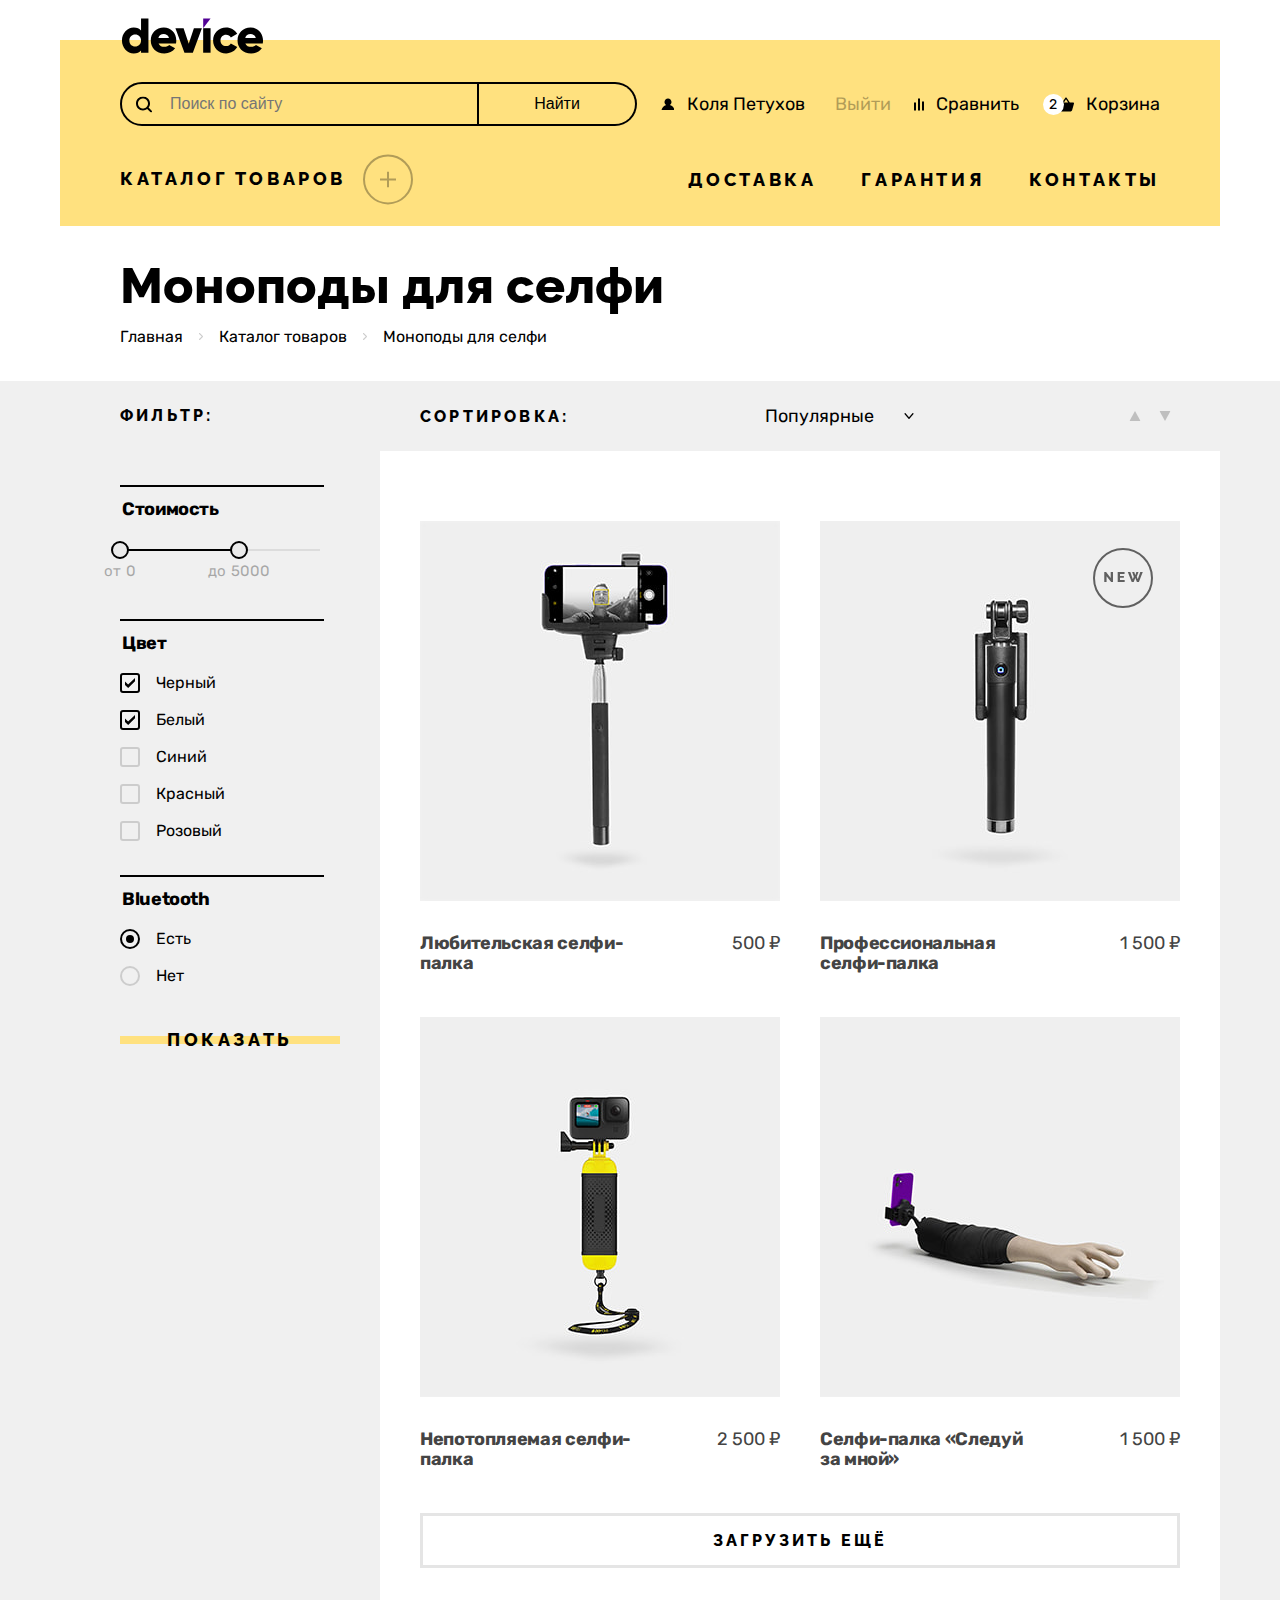
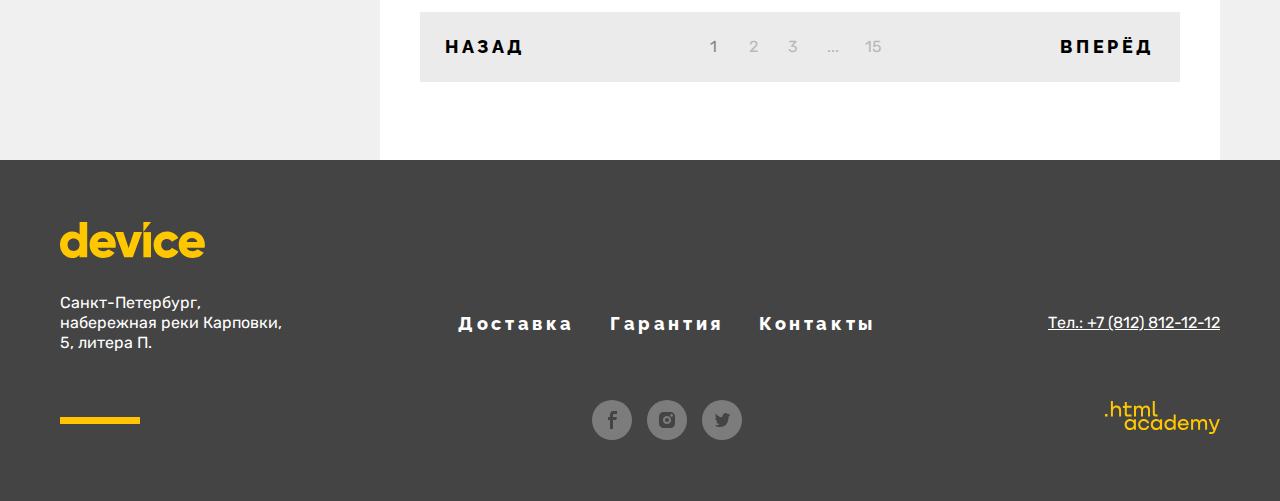
==== commit b96fdf75: "Merge pull request #11 from kudya/master" ====
--- a/catalog.html
+++ b/catalog.html
@@ -30,7 +30,9 @@
                   type="search"
                   name="search-field"
                   placeholder="Поиск по сайту">
-                <button class="navigation-search-link" type="submit">Найти</button>
+                  <button class="navigation-search-link" type="submit">
+                    Найти
+                  </button>
               </form>
             </li>
 
@@ -128,38 +130,78 @@
           <!-- Форма: фильтр -->
           <form class="catalog-filter" action="https://echo.htmlacademy.ru/" method="post">
             <h4 class="catalog-subtitle catalog-subtitle-filter">фильтр:</h4>
+
+            <fieldset class="catalog-filter-group catalog-filter-range">
+              <legend class="catalog-filter-title catalog-filter-range-title">Стоимость</legend>
+
+              <div class="range">
+                <div class="range-scale">
+                  <div class="range-bar" style="left: 0; width: 119px">
+                    <div class="range-toggle-wrapper range-toggle-wrapper-min">
+                      <div class="range-button-wrapper">
+                        <button class="range-toggle" type="button">
+                          <span class="visually-hidden">Изменить минимальную цену.</span>
+                        </button>
+                      </div>
+                      <label class="catalog-filter-label">
+                        <span>от</span>
+                        <input class="range-input" type="number" value="0" name="min-price">
+                      </label>
+                    </div>
+                    <div class="range-toggle-wrapper range-toggle-wrapper-mах">
+                      <div class="range-button-wrapper">
+                        <button class="range-toggle" type="button">
+                          <span class="visually-hidden">Изменить максимальную цену.</span>
+                        </button>
+                      </div>
+                      <label class="catalog-filter-label">
+                        <span>до</span>
+                        <input class="range-input" type="number" value="5000" name="max-price">
+                      </label>
+                    </div>
+
+                  </div>
+                </div>
+              </div>
+            </fieldset>
+
             <!-- Фильтр: цвет -->
             <fieldset class="catalog-filter-group">
               <legend class="catalog-filter-title">Цвет</legend>
               <ul class="catalog-filter-list">
                 <li class="catalog-filter-item">
-                  <label class="control-label">
-                    <input class="control-input" type="checkbox" name="black" checked>
-                    Черный
-                  </label>
-                </li>
-                <li class="catalog-filter-item">
-                  <label class="control-label">
-                    <input class="control-input" type="checkbox" name="white" checked>
-                    Белый
-                  </label>
-                </li>
-                <li class="catalog-filter-item">
-                  <label class="control-label">
-                    <input class="control-input" type="checkbox" name="blue">
-                    Синий
-                  </label>
-                </li>
-                <li class="catalog-filter-item">
-                  <label class="control-label">
-                    <input class="control-input" type="checkbox" name="red">
-                    Красный
-                  </label>
-                </li>
-                <li class="catalog-filter-item">
-                  <label class="control-label">
-                    <input class="control-input" type="checkbox" name="pink">
-                    Розовый
+                  <label class="control">
+                    <input class="visually-hidden control-input" type="checkbox" name="black" checked>
+                    <span class="control-mark"></span>
+                    <span class="control-label">Черный</span>
+                  </label>
+                </li>
+                <li class="catalog-filter-item">
+                  <label class="control">
+                    <input class="visually-hidden control-input" type="checkbox" name="white" checked>
+                    <span class="control-mark"></span>
+                    <span class="control-label">Белый</span>
+                  </label>
+                </li>
+                <li class="catalog-filter-item">
+                  <label class="control">
+                    <input class="visually-hidden control-input" type="checkbox" name="blue">
+                    <span class="control-mark"></span>
+                    <span class="control-label">Синий</span>
+                  </label>
+                </li>
+                <li class="catalog-filter-item">
+                  <label class="control">
+                    <input class="visually-hidden control-input" type="checkbox" name="red">
+                    <span class="control-mark"></span>
+                    <span class="control-label">Красный</span>
+                  </label>
+                </li>
+                <li class="catalog-filter-item">
+                  <label class="control">
+                    <input class="visually-hidden control-input" type="checkbox" name="pink">
+                    <span class="control-mark"></span>
+                    <span class="control-label">Розовый</span>
                   </label>
                 </li>
               </ul>
@@ -169,15 +211,17 @@
               <legend class="catalog-filter-title">Bluetooth</legend>
               <ul class="catalog-filter-list">
                 <li class="catalog-filter-item">
-                  <label class="control-label">
-                    <input class="control-input" type="radio" name="isBluetooth" value="true" checked>
-                    Есть
-                  </label>
-                </li>
-                <li class="catalog-filter-item">
-                  <label class="control-label">
-                    <input class="control-input" type="radio" name="isBluetooth" value="false">
-                    Нет
+                  <label class="control">
+                    <input class="visually-hidden control-input" type="radio" name="isBluetooth" value="true" checked>
+                    <span class="control-mark"></span>
+                    <span class="control-label">Есть</span>
+                  </label>
+                </li>
+                <li class="catalog-filter-item">
+                  <label class="control">
+                    <input class="visually-hidden control-input" type="radio" name="isBluetooth" value="false">
+                    <span class="control-mark"></span>
+                    <span class="control-label">Нет</span>
                   </label>
                 </li>
               </ul>
@@ -404,5 +448,6 @@
 
       </div>
     </footer>
+
   </body>
 </html>
--- a/styles/styles.css
+++ b/styles/styles.css
@@ -174,7 +174,79 @@
 }
 
 .search-form {
+  display: flex;
   width: 517px;
+  box-sizing: border-box;
+}
+
+.navigation-search-field {
+  box-sizing: border-box;
+  width: 359px;
+  padding: 10px 10px 10px 48px;
+  font-size: 16px;
+  line-height: 20px;
+  border: 2px solid #000000;
+  border-radius: 50px 0 0 50px;
+  background-image: url("/images/icons/icon-search.svg");
+  background-repeat: no-repeat;
+  background-position: left 14px center;
+  background-color: transparent;
+  outline: none;
+}
+
+.navigation-search-field-wrapper:focus-within {
+  outline: 2px solid #af4fff;
+  outline-offset: 2px;
+}
+
+.navigation-search-field:disabled {
+  opacity: 0.3;
+}
+
+.navigation-search-field::-webkit-search-decoration,
+.navigation-search-field::-webkit-search-cancel-button,
+.navigation-search-field::-webkit-search-results-button,
+.navigation-search-field::-webkit-search-results-decoration {
+  display: none;
+}
+
+.navigation-search-link-wrapper {
+  display: flex;
+  flex-grow: 1;
+  box-sizing: border-box;
+}
+
+.navigation-search-link {
+  flex-grow: 1;
+  box-sizing: border-box;
+  padding: 10px;
+  font-size: 16px;
+  line-height: 20px;
+  color: #000000;
+  border: 2px solid #000000;
+  border-left: none;
+  border-radius: 0 50px 50px 0;
+  background-color: transparent;
+  outline: none;
+}
+
+.navigation-search-link:hover {
+  color: #ffffff;
+  background-color: #000000;
+}
+
+.navigation-search-link:active {
+  color: rgba(255, 255, 255, 0.3);
+}
+
+.navigation-search-link:disabled {
+  opacity: 0.3;
+  pointer-events: none;
+}
+
+.navigation-search-link-wrapper:focus-within {
+  outline: 2px solid #af4fff;
+  outline-offset: 2px;
 }
 
 .navigation-login {
@@ -287,6 +359,7 @@
 }
 
 .navigation-catalog {
+  position: relative;
   display: flex;
   justify-content: space-between;
   align-items: center;
@@ -294,6 +367,7 @@
   height: 50px;
   padding: 0;
   text-align: left;
+  z-index: 1;
 }
 
 .navigation-catalog-toggle {
@@ -302,10 +376,6 @@
 
 .navigation-catalog:hover .navigation-catalog-toggle {
   opacity: 1;
-}
-
-.navigation-catalog:active {
-  background-color: red;
 }
 
 .navigation-catalog:focus {
@@ -313,6 +383,94 @@
   outline-offset: 2px;
 }
 
+.icon-toggle-open {
+  display: none;
+}
+
+.navigation-catalog-opened .icon-toggle-close {
+  display: none;
+}
+
+.navigation-catalog-opened .icon-toggle-open,
+.navigation-catalog-opened + .subcatalog {
+  display: flex;
+}
+
+.catalog-item {
+  position: relative;
+}
+
+.subcatalog {
+  position: absolute;
+  display: none;
+  align-content: flex-start;
+  flex-wrap: wrap;
+  flex-direction: column;
+  top: 30px;
+  left: -60px;
+  width: 1160px;
+  height: 180px;
+  margin: 0 auto;
+  padding: 33px 60px 27px;
+  box-sizing: border-box;
+  font-size: 16px;
+  line-height: 20px;
+  background-color: #ffe17f;
+  list-style-type: none;
+  z-index: 0;
+}
+
+.catalog-item:focus-within .subcatalog {
+  display: flex;
+}
+
+.subcatalog-item {
+  min-width: 211px;
+  max-width: 222px;
+  margin-right: 30px;
+  margin-bottom: 16px;
+}
+
+.subcatalog-item:nth-child(3n) {
+  margin-bottom: 0;
+}
+
+.subcatalog-link {
+  display: inline-block;
+  position: relative;
+  text-decoration: none;
+  color: #000000;
+  cursor: default;
+}
+
+.subcatalog-link::before {
+  display: none;
+  position: absolute;
+  bottom: -2px;
+  width: 100%;
+  height: 1px;
+  background-color: #000000;
+  content: "";
+}
+
+.subcatalog-link:hover {
+  opacity: 0.6;
+  outline: none;
+}
+
+.subcatalog-link:active {
+  opacity: 0.3;
+}
+
+.subcatalog-link:focus {
+  outline: 2px solid #af4fff;
+  outline-offset: 2px;
+}
+
+.subcatalog-link-current::before {
+  display: block;
+}
+
 /* Main index */
 
 .main-container {
@@ -327,13 +485,53 @@
 }
 
 .promo-photo-wrapper {
+  position: relative;
   margin-top: -150px;
   margin-right: 40px;
 }
 
-/* Временное решение для корректности построения микросетки помо секции*/
+.slider-image {
+  display: block;
+}
+
+.slider-controls {
+  position: absolute;
+  top: 211px;
+  left: 30px;
+  right: 0;
+  display: flex;
+  justify-content: space-between;
+}
+
 .slider-button {
-  display: none;
+  width: 20px;
+  height: 60px;
+  background-color: transparent;
+  border: none;
+  background-image: url("/images/icons/icon-left-slider-arrow.svg");
+  background-position: center;
+  background-repeat: no-repeat;
+}
+
+.slider-button:hover {
+  opacity: 0.6;
+}
+
+.slider-button:active {
+  opacity: 0.3;
+}
+
+.slider-button:focus {
+  outline: 2px solid #af4fff;
+  outline-offset: 2px;
+}
+
+.slider-button:disabled {
+  opacity: 0.1;
+}
+
+.slider-next {
+  transform: rotate(180deg)
 }
 
 .promo-number {
@@ -367,6 +565,7 @@
 .promo-buttons {
   display: flex;
   justify-content: space-between;
+  align-items: center;
   margin: 50px 0;
 }
 
@@ -376,8 +575,49 @@
 
 .slider-pagination {
   display: flex;
-  margin: 0;
-  padding: 0;
+  flex-wrap: wrap;
+  margin: 0;
+  padding: 0;
+  list-style-type: none;
+}
+
+.slider-pagination-item {
+  display: flex;
+  align-items: center;
+  margin: 0 10px;
+}
+
+.slider-pagination-button {
+  width: 12px;
+  height: 12px;
+  margin: 0;
+  padding: 0;
+  box-sizing: border-box;
+  background-color: #ffffff;
+  border: 2px solid #000000;
+  border-radius: 50%;
+  cursor: default;
+}
+
+.slider-pagination-button:hover {
+  opacity: 0.6;
+}
+
+.slider-pagination-button:active {
+  opacity: 0.3;
+}
+
+.slider-pagination-button:disabled:not(.slider-pagination-button-current) {
+  opacity: 0.1;
+}
+
+.slider-pagination-item:focus-within {
+  outline: 2px solid #af4fff;
+  outline-offset: 2px;
+}
+
+.slider-pagination-button-current {
+  background-color: #000000;
 }
 
 .promo-stats {
@@ -411,6 +651,7 @@
   width: 1160px;
   margin: 0 auto 172px;
 }
+
 .product-categories-list {
   display: flex;
   flex-wrap: wrap;
@@ -419,7 +660,6 @@
   padding: 0;
   list-style-type: none;
 }
-
 
 .product-categories-item {
   width: 160px;
@@ -797,6 +1037,37 @@
   display: flex;
   width: 811px;
   margin-right: auto;
+}
+
+.subscribe-input-email {
+  flex-grow: 1;
+  padding: 0 16px;
+  box-sizing: border-box;
+  font-family: inherit;
+  font-size: inherit;
+  line-height: inherit;
+  background-color: #f0f0f0;
+  border: none;
+  border-bottom: 3px solid #c4c4c4;
+  outline: none;
+}
+
+.subscribe-input-email:focus {
+  background-color: #dcdcdc;
+}
+
+.subscribe-input-email:invalid {
+  border-bottom-color: #ff3d3d;
+}
+
+.subscribe-input-email:disabled {
+  opacity: 0.3;
+  pointer-events: none;
+}
+
+.subscribe-input-email:disabled + .subscribe-button {
+  opacity: 0.3;
+  pointer-events: none;
 }
 
 .subscribe-button {
@@ -974,6 +1245,7 @@
   height: 7px;
   background-color: #ffc500;
 }
+
 /* Ширину сделал больше с расчетом возможности добавления иконок новых социальных сетей*/
 .footer-social {
   width: 610px;
@@ -1042,6 +1314,147 @@
   outline: 2px solid #af4fff;
   outline-offset: 2px;
 }
+
+.modal-container {
+  position: fixed;
+  top: 0;
+  left: 0;
+  display: flex;
+  width: 100%;
+  height: 100%;
+  background-color: rgba(240, 240, 240, 0.9);
+  z-index: 5;
+}
+
+.modal {
+  position: relative;
+  margin: auto;
+  padding: 62px 70px;
+  box-sizing: border-box;
+  background-color: #ffffff;
+  border: 10px solid #000000;
+}
+
+.modal-delivery {
+  width: 920px;
+  z-index: 0;
+}
+
+.modal-close-button {
+  position: absolute;
+  padding: 0;
+  top: 74px;
+  right: 70px;
+  width: 26px;
+  height: 26px;
+  background-color: #ffffff;
+  border: none;
+  background-image: url("/images/icons/icon-black-cross.svg");
+  background-repeat: no-repeat;
+  background-position: center;
+}
+
+.modal-title {
+  margin: 0;
+  margin-bottom: 42px;
+  font-family: Raleway, sans-serif;
+  font-size: 50px;
+  line-height: 50px;
+  font-weight: 800;
+  color: #000000;
+}
+
+.delivery-form-fields-wrapper {
+  display: grid;
+  grid-template-columns: 360px 140px 180px;
+  grid-template-rows: 94px 94px;
+  gap: 62px 40px;
+  margin-bottom: 42px;
+}
+
+.delivery-form-user-name {
+  grid-column: 1 / 2;
+  grid-row: 1 / 2;
+}
+
+.delivery-form-user-email {
+  grid-column: 2 / 4;
+  grid-row: 1 / 2;
+}
+
+.delivery-form-description {
+  grid-column: 1 / 3;
+  grid-row: 2 / 3;
+}
+
+.delivery-form-buttons {
+  grid-column: 3 / 4;
+  grid-row: 2 / 2;
+}
+
+.field-group {
+  margin: 0;
+  padding: 0;
+}
+
+.form-label {
+  display: block;
+  margin-bottom: 14px;
+  font-family: Rubik, sans-serif;
+  font-size: 18px;
+  line-height: 20px;
+  font-weight: 700;
+  letter-spacing: -0.02em;
+}
+
+.delivery-form-field {
+  width: 100%;
+  padding: 20px;
+  box-sizing: border-box;
+  font-family: Rubik, sans-serif;
+  font-size: 16px;
+  line-height: 20px;
+  border: none;
+  background-color: #f0f0f0;
+  outline: none;
+}
+
+.button-modal-quantity {
+  width: 60px;
+  height: 60px;
+  background-color: #f0f0f0;
+  background-repeat: no-repeat;
+  background-position: center;
+}
+
+.delivery-quantity-controls {
+  display: flex;
+  width: 100%;
+}
+
+.quantity-field {
+  width: 60px;
+  appearance: none;
+}
+
+.quantity-field::-webkit-outer-spin-button,
+.quantity-field::-webkit-inner-spin-button {
+  appearance: none;
+  margin: 0;
+}
+
+.button-decrease {
+  background-image: url("/images/icons/icon-minus-decrease.svg");
+}
+
+.button-increase {
+  background-image: url("/images/icons/icon-plus-increase.svg");
+}
+
+.button-submit-delivery-form {
+  width: 200px;
+}
+
 /* Main catalog */
 .main-inner {
   display: flex;
@@ -1128,10 +1541,204 @@
 }
 
 .catalog-filter {
-  width: 220px;
-  margin-right: 40px;
+  width: 200px;
+  margin-right: 60px;
   margin-left: 60px;
   z-index: 0;
+}
+
+.catalog-filter-group {
+  margin: 0;
+  margin-bottom: 35px;
+  padding: 0;
+  box-sizing: border-box;
+  border: none;
+}
+
+.catalog-filter-range {
+  margin-bottom: 68px;
+}
+
+.catalog-filter-title {
+  width: 100%;
+  margin-bottom: 20px;
+  padding-top: 12px;
+  font-size: 18px;
+  line-height: 20px;
+  font-weight: 700;
+  letter-spacing: -0.02em;
+  border-top: 2px solid #000000;
+}
+
+.catalog-filter-range-title {
+  margin-bottom: 30px;
+}
+
+.range-scale {
+  position: relative;
+  height: 2px;
+  background-color: #dcdcdc;
+}
+
+.range-bar {
+  position: absolute;
+  height: 2px;
+  background-color: #000000;
+}
+
+.range-toggle-wrapper {
+  position: absolute;
+  display: flex;
+  flex-direction: column;
+  align-items: center;
+  width: 60px;
+}
+
+.range-toggle-wrapper-min {
+  top: -8px;
+  left: -30px;
+}
+
+.range-toggle-wrapper-mах {
+  top: -8px;
+  right: -30px;
+}
+
+.range-toggle {
+  width: 18px;
+  height: 18px;
+  box-sizing: border-box;
+  background: #ebebeb;
+  border: 2px solid #000000;
+  border-radius: 50%;
+  outline: none;
+}
+
+.range-toggle:hover {
+  border-color: rgba(0, 0, 0, 0.3);
+  background: #ebebeb;
+}
+
+.range-toggle:active {
+  opacity: 1;
+  background-color: #000000;
+}
+
+.range-button-wrapper {
+  display: flex;
+  margin-bottom: 3px;
+}
+
+.range-button-wrapper:focus-within {
+  outline: 2px solid #af4fff;
+  outline-offset: 2px;
+}
+
+.catalog-filter-label {
+  display: flex;
+  justify-content: flex-start;
+  font-size: 15px;
+  line-height: 18px;
+}
+
+.catalog-filter-label span,
+.catalog-filter-label .range-input {
+  opacity: 0.3;
+}
+
+.catalog-filter-label:focus-within {
+  outline: 2px solid #af4fff;
+  outline-offset: 2px;
+}
+
+.range-input {
+  width: 40px;
+  margin-left: 5px;
+  padding: 0;
+  box-sizing: border-box;
+  font: inherit;
+  text-align: left;
+  background-color: transparent;
+  border: none;
+  outline: none;
+}
+
+/* динамический input в зависимости от количества символов - делается в JS,*/
+/*здесь - только визуальное решение для центрирования */
+.range-toggle-wrapper-min .range-input {
+  width: 11px;
+}
+
+.range-input::-webkit-outer-spin-button,
+.range-input::-webkit-inner-spin-button {
+  appearance: none;
+  margin: 0;
+}
+
+.catalog-filter-list {
+  margin: 0;
+  padding: 0;
+  list-style-type: none;
+}
+
+.catalog-filter-item:not(:last-child) {
+  margin-bottom: 18px;
+}
+
+.control {
+  position: relative;
+  display: block;
+  padding-left: 36px;
+}
+
+.control-mark {
+  position: absolute;
+  box-sizing: border-box;
+  top: 0;
+  left: 0;
+  width: 20px;
+  height: 20px;
+  border: 2px solid #cccccc;
+  border-radius: 3px;
+}
+
+.control:hover {
+  opacity: 0.6;
+}
+
+.control:active {
+  opacity: 0.3;
+}
+
+.control-input:disabled + .control-mark {
+  opacity: 0.1;
+}
+
+.control-input[type="checkbox"]:checked + .control-mark {
+  background-image: url("/images/icons/icon-black-tick.svg");
+  background-repeat: no-repeat;
+  background-position: center;
+  background-size: 10px;
+  border-color: #000000;
+}
+
+.control-input[type="radio"] + .control-mark {
+  border-radius: 50%;
+}
+
+.control-input[type="radio"]:checked + .control-mark::before {
+  position: absolute;
+  top: 4px;
+  left: 4px;
+  width: 8px;
+  height: 8px;
+  background-color: #000000;
+  border-radius: 50%;
+  content: "";
+}
+
+.control-input[type="radio"]:checked + .control-mark{
+  border-color: #000000;
 }
 
 .button-catalog-filter {
@@ -1148,6 +1755,20 @@
   width: 760px;
   margin: 0 auto;
   padding: 20px 0;
+}
+
+.select-control {
+  width: 160px;
+  margin: 0 auto;
+  font-family: inherit;
+  font-size: 18px;
+  line-height: 30px;
+  border: none;
+  background-image: url("/images/icons/icon-select-arrow.svg");
+  background-repeat: no-repeat;
+  background-position: right 11px center;
+  background-color: #f0f0f0;
+  appearance: none;
 }
 
 .catalog-subtitle {
@@ -1203,13 +1824,6 @@
   margin-right: auto;
 }
 
-.catalog-filter-title {
-  font-size: 18px;
-  line-height: 20px;
-  font-weight: 700;
-  letter-spacing: -0.02em;
-}
-
 .products-wrapper {
   box-sizing: border-box;
   width: 840px;
